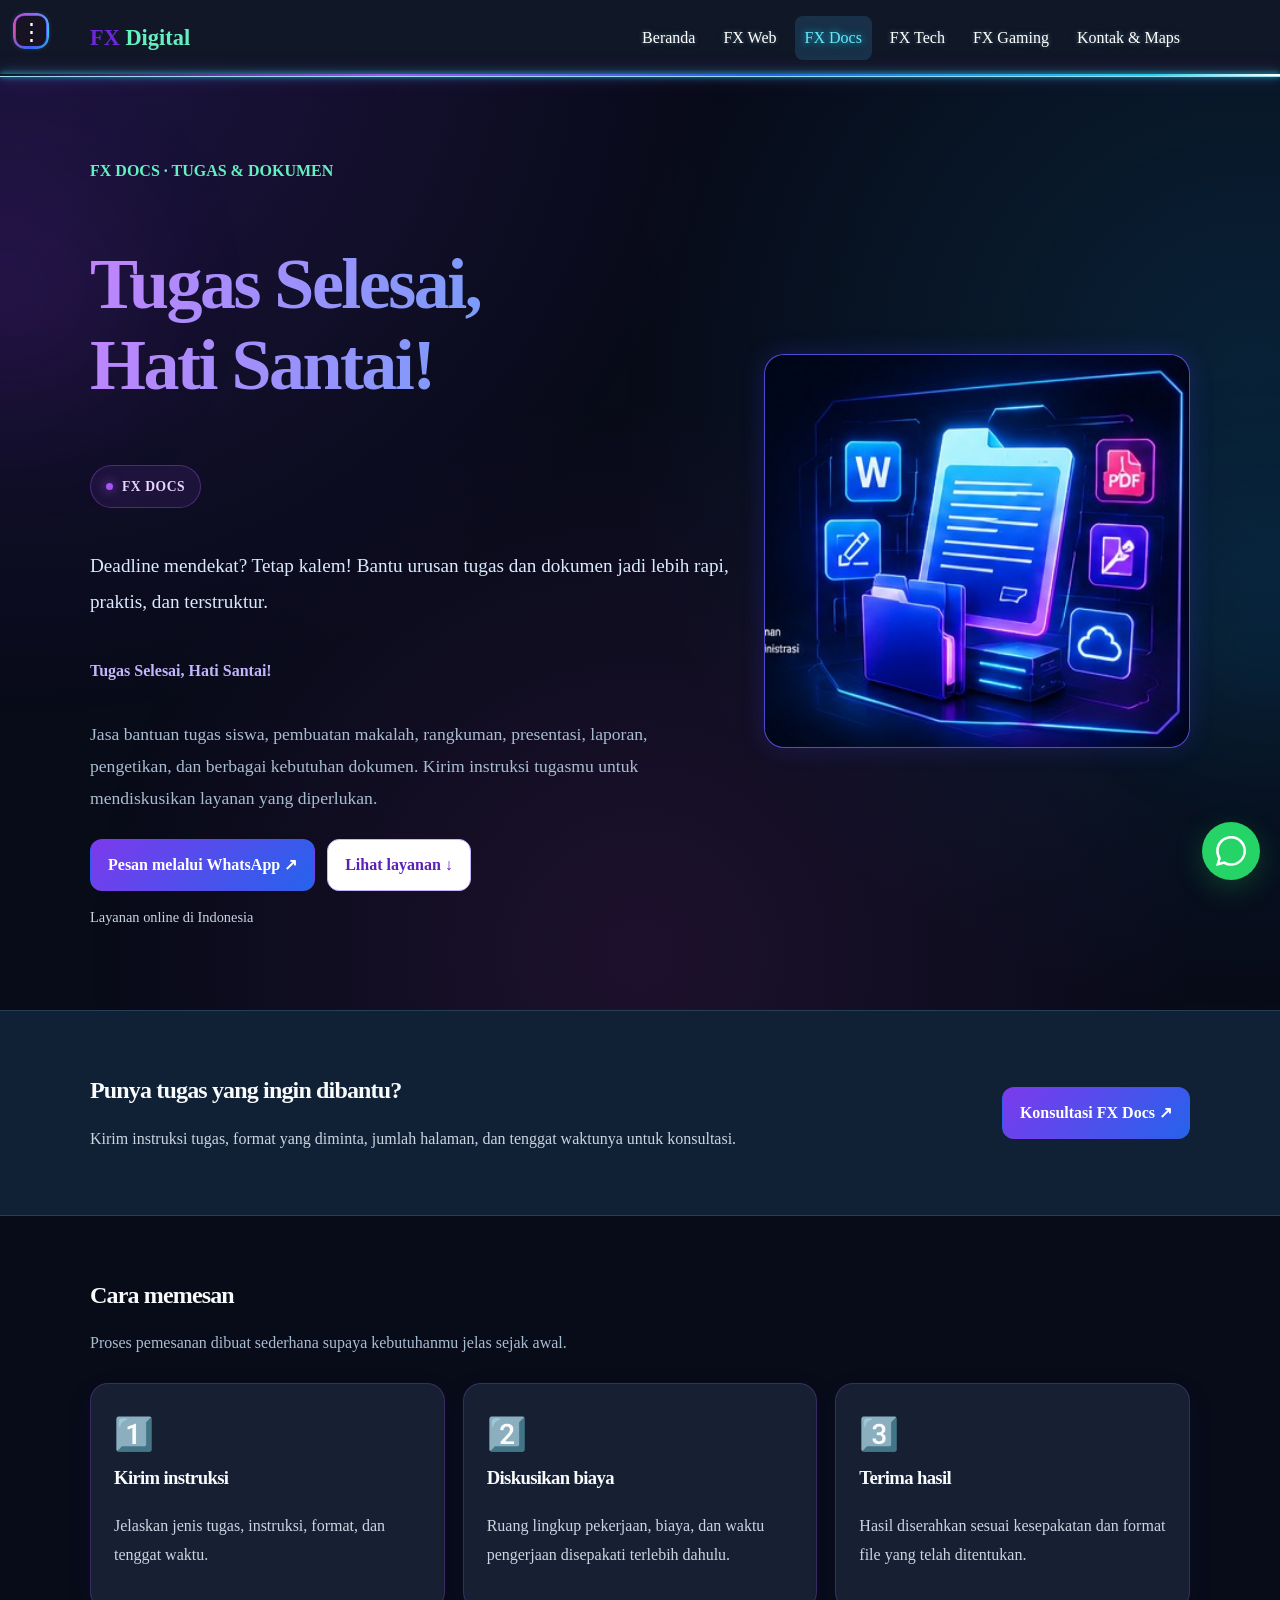
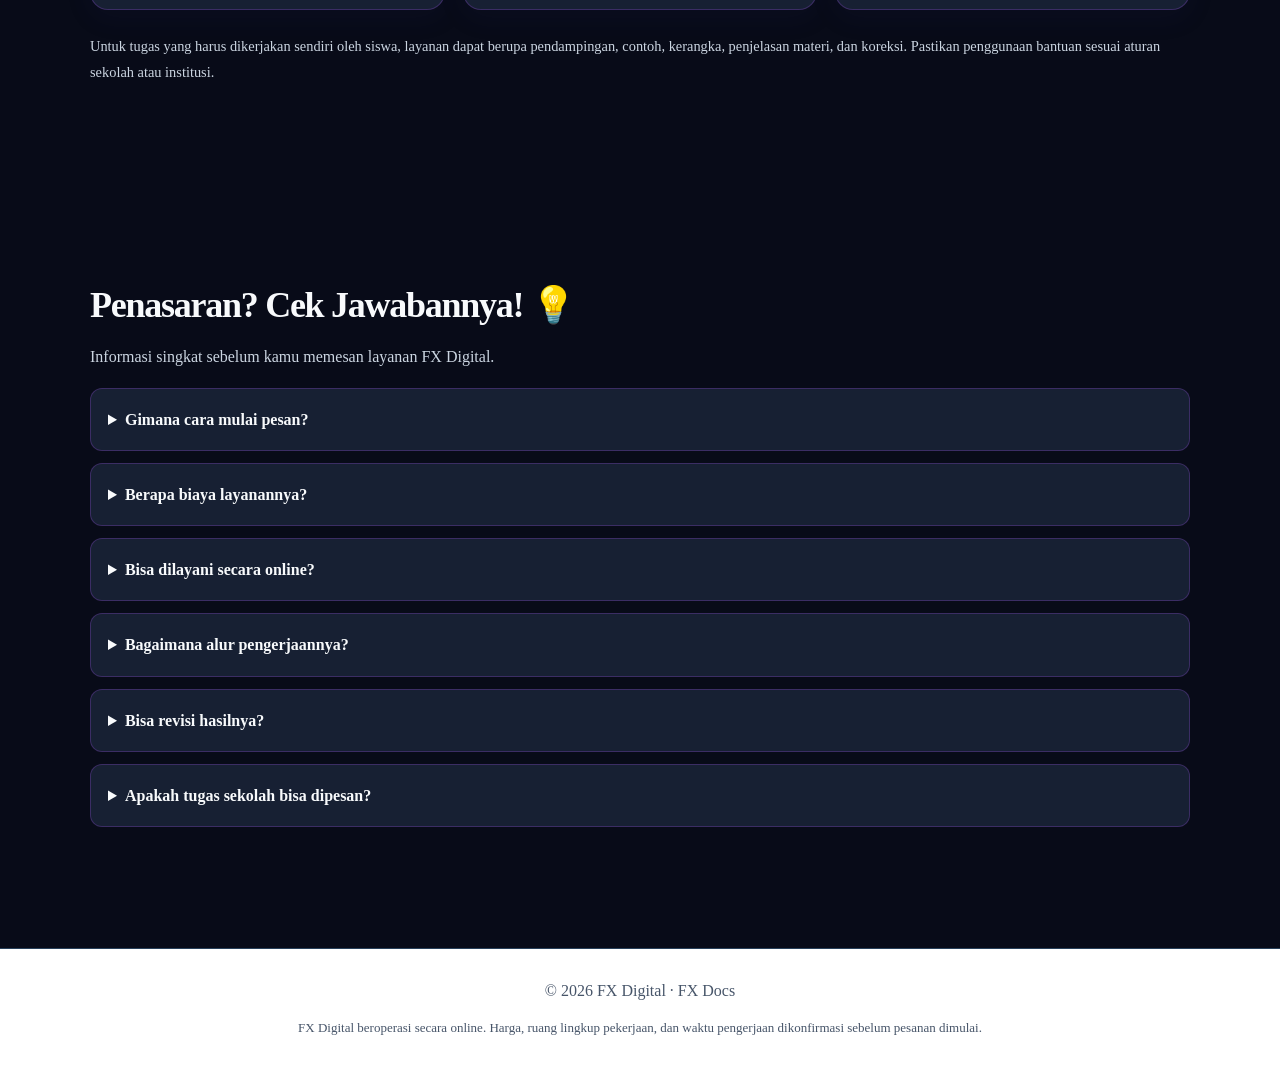
==== fx-docs.html @ 986e7e6f "Publikasi awal website FX Digital" ====
<!doctype html>
<html lang="id">
<head>
<meta charset="utf-8">
<meta name="viewport" content="width=device-width, initial-scale=1">
<title>FX Docs | Jasa Tugas dan Pengetikan</title>
<meta name="description" content="FX Docs melayani bantuan pengerjaan tugas siswa, makalah, rangkuman, presentasi, laporan, pengetikan, dan pembuatan dokumen.">
<link rel="stylesheet" href="assets/css/style.css">
  <link rel="stylesheet" href="assets/css/fx-enhancements.css">
<link rel="stylesheet" href="assets/css/fx-modern.css">
</head>
<body>

<header class="topbar">
  <div class="container nav">
    <a class="brand" href="index.html">FX <span>Digital</span></a>
    <button class="menu-toggle" type="button">☰ Menu</button>
    <nav class="navlinks">
      <a href="index.html" data-nav="index.html">Beranda</a>
      <a href="fx-web.html" data-nav="fx-web.html">FX Web</a>
      <a href="fx-docs.html" data-nav="fx-docs.html">FX Docs</a>
      <a href="fx-tech.html" data-nav="fx-tech.html">FX Tech</a>
      <a href="fx-gaming.html" data-nav="fx-gaming.html">FX Gaming</a>
      <a href="kontak.html" data-nav="kontak.html">Kontak & Maps</a>
    </nav>
  </div>
</header>

<main>

<section class="hero">
  <div class="container hero-grid">
    <div>
      <span class="eyebrow">FX DOCS · TUGAS & DOKUMEN</span>
      <h1>Tugas dan dokumen lebih praktis bersama <span class="gradient">FX Docs.</span></h1>
      <p class="lead">
        Jasa bantuan tugas siswa, pembuatan makalah, rangkuman,
        presentasi, laporan, pengetikan, dan berbagai kebutuhan dokumen.
        Kirim instruksi tugasmu untuk mendiskusikan layanan yang diperlukan.
      </p>
      <div class="actions">
        <a class="btn btn-primary"
           data-wa
           data-message="Halo FX Digital, saya ingin memesan layanan FX Docs.">
           Pesan melalui WhatsApp ↗
        </a>
        <a data-show-all-services class="btn btn-secondary" href="#layanan">Lihat layanan ↓</a>
      </div>
      <p class="small muted" data-service-area></p>
    </div>

    <aside class="hero-card fx-hero-art">
        <img src="assets/images/fx-hero/docs.jpg" alt="Ilustrasi dokumen digital" loading="eager">
      </aside>
  </div>
</section>

<section id="layanan" hidden>
  <div class="container">
    <div class="section-head">
      <h2>Layanan FX Docs</h2>
      <p>Pilih layanan yang sesuai dengan kebutuhan sekolah, kuliah, atau administrasi.</p>
    </div>

    <div class="grid">

      <article class="card">
        <div class="icon">📚</div>
        <h3>Bantuan Tugas Sekolah</h3>
        <p>
          Bantuan memahami instruksi, menyusun kerangka jawaban,
          mencari ide, membuat contoh, dan memeriksa tugas siswa.
        </p>
      </article>

      <article class="card">
        <div class="icon">📝</div>
        <h3>Pembuatan Makalah</h3>
        <p>
          Bantuan penyusunan struktur makalah, pendahuluan,
          pembahasan, kesimpulan, daftar pustaka, serta pemformatan dokumen.
        </p>
      </article>

      <article class="card">
        <div class="icon">📄</div>
        <h3>Jasa Pengetikan</h3>
        <p>
          Mengetik catatan atau materi dari bahan yang diberikan pelanggan,
          merapikan paragraf, dan menyusun dokumen digital.
        </p>
      </article>

      <article class="card">
        <div class="icon">📊</div>
        <h3>PowerPoint & Presentasi</h3>
        <p>
          Pembuatan dan perapian slide presentasi, pengaturan tata letak,
          serta penyusunan poin-poin agar materi mudah dipahami.
        </p>
      </article>

      <article class="card">
        <div class="icon">📖</div>
        <h3>Rangkuman Materi</h3>
        <p>
          Membantu merangkum bahan pelajaran, bacaan, atau catatan
          menjadi poin-poin yang lebih ringkas dan terstruktur.
        </p>
      </article>

      <article class="card">
        <div class="icon">📋</div>
        <h3>Laporan & Proposal</h3>
        <p>
          Bantuan penyusunan struktur laporan kegiatan, laporan praktikum,
          proposal, dan dokumen sejenis berdasarkan bahan serta instruksi pelanggan.
        </p>
      </article>

      <article class="card">
        <div class="icon">🔤</div>
        <h3>Format Word & PDF</h3>
        <p>
          Pengaturan margin, jenis huruf, spasi, heading, nomor halaman,
          tabel, daftar isi, dan konversi format file.
        </p>
      </article>

      <article class="card">
        <div class="icon">✍️</div>
        <h3>Koreksi & Perapian</h3>
        <p>
          Pemeriksaan ejaan, tata bahasa, konsistensi format,
          dan keterbacaan dokumen.
        </p>
      </article>

      <article class="card">
        <div class="icon">💡</div>
        <h3>Bantuan Materi & Latihan</h3>
        <p>
          Penjelasan konsep pelajaran, contoh soal, latihan,
          dan panduan langkah demi langkah untuk membantu memahami materi.
        </p>
      </article>

    </div>
  </div>
</section>

<section class="band">
  <div class="container cta">
    <div>
      <h2>Punya tugas yang ingin dibantu?</h2>
      <p>
        Kirim instruksi tugas, format yang diminta, jumlah halaman,
        dan tenggat waktunya untuk konsultasi.
      </p>
    </div>
    <a class="btn btn-primary"
       data-wa
       data-message="Halo FX Digital, saya ingin memesan bantuan tugas atau dokumen melalui FX Docs. Jenis tugas: ">
       Konsultasi FX Docs ↗
    </a>
  </div>
</section>

<section>
  <div class="container">
    <div class="section-head">
      <h2>Cara memesan</h2>
      <p>Proses pemesanan dibuat sederhana supaya kebutuhanmu jelas sejak awal.</p>
    </div>

    <div class="grid">
      <article class="card">
        <div class="icon">1️⃣</div>
        <h3>Kirim instruksi</h3>
        <p>Jelaskan jenis tugas, instruksi, format, dan tenggat waktu.</p>
      </article>

      <article class="card">
        <div class="icon">2️⃣</div>
        <h3>Diskusikan biaya</h3>
        <p>Ruang lingkup pekerjaan, biaya, dan waktu pengerjaan disepakati terlebih dahulu.</p>
      </article>

      <article class="card">
        <div class="icon">3️⃣</div>
        <h3>Terima hasil</h3>
        <p>Hasil diserahkan sesuai kesepakatan dan format file yang telah ditentukan.</p>
      </article>
    </div>

    <p class="small muted" style="margin-top:24px">
      Untuk tugas yang harus dikerjakan sendiri oleh siswa, layanan dapat
      berupa pendampingan, contoh, kerangka, penjelasan materi, dan koreksi.
      Pastikan penggunaan bantuan sesuai aturan sekolah atau institusi.
    </p>
  </div>
</section>

</main>

<footer class="footer">
  <div class="container">
    © <span data-year></span> FX Digital · FX Docs
  </div>
</footer>

<script src="assets/js/config.js"></script>
<script src="assets/js/main.js"></script>
  <script src="assets/js/fx-enhancements.js" defer></script>
<script src="assets/js/fx-modern.js" defer></script>

<script>
document.addEventListener('DOMContentLoaded', function () {
  const button = document.querySelector('[data-show-all-services]');
  const section = document.querySelector('#layanan');

  if (!button || !section) return;

  button.setAttribute('aria-expanded', 'false');

  button.addEventListener('click', function (event) {
    event.preventDefault();

    if (!section.hidden) {
      section.querySelectorAll('.fx-service-item').forEach(function (item) {
        item.open = false;
      });

      section.hidden = true;
      button.textContent = 'Lihat layanan ↓';
      button.setAttribute('aria-expanded', 'false');
    } else {
      section.hidden = false;

      section.querySelectorAll('.fx-service-item').forEach(function (item) {
        item.open = true;
      });

      button.textContent = 'Tutup layanan ↑';
      button.setAttribute('aria-expanded', 'true');
      section.scrollIntoView({ behavior: 'smooth', block: 'start' });
    }
  });
});
</script>

</body>
</html>
---- assets/css/style.css ----
:root {
  --bg: #07111f;
  --panel: #101e31;
  --text: #edf6ff;
  --muted: #a9bdd2;
  --mint: #65f0c0;
  --blue: #68baff;
  --line: #27405a;
}

* { box-sizing: border-box; }

html { scroll-behavior: smooth; }

body {
  margin: 0;
  background: var(--bg);
  color: var(--text);
  font-family: system-ui, sans-serif;
  line-height: 1.7;
}

a { color: inherit; text-decoration: none; }

.container {
  width: min(1100px, 92%);
  margin: auto;
}

.topbar {
  position: sticky;
  top: 0;
  z-index: 10;
  background: #07111fee;
  border-bottom: 1px solid var(--line);
}

.nav {
  min-height: 76px;
  display: flex;
  justify-content: space-between;
  align-items: center;
  gap: 20px;
}

.brand {
  font-size: 1.4rem;
  font-weight: 900;
}

.brand span { color: var(--mint); }

.navlinks {
  display: flex;
  gap: 8px;
  flex-wrap: wrap;
}

.navlinks a {
  padding: 8px 10px;
  border-radius: 8px;
  color: var(--muted);
}

.navlinks a:hover,
.navlinks a.active {
  background: #183149;
  color: var(--mint);
}

.menu-toggle { display: none; }

.hero { padding: 80px 0 65px; }

.hero-grid {
  display: grid;
  grid-template-columns: 1.2fr .8fr;
  gap: 35px;
  align-items: center;
}

.eyebrow {
  color: var(--mint);
  font-weight: 700;
}

h1 {
  font-size: clamp(2.5rem, 6vw, 4.5rem);
  line-height: 1.12;
  letter-spacing: -.04em;
}

h2 { line-height: 1.2; }

.gradient {
  background: linear-gradient(90deg, var(--mint), var(--blue));
  -webkit-background-clip: text;
  background-clip: text;
  color: transparent;
}

.lead {
  color: var(--muted);
  font-size: 1.1rem;
}

.actions {
  display: flex;
  flex-wrap: wrap;
  gap: 12px;
  margin-top: 25px;
}

.btn {
  display: inline-block;
  padding: 11px 17px;
  border-radius: 10px;
  font-weight: 800;
  border: 1px solid var(--line);
}

.btn-primary {
  background: var(--mint);
  color: #052018;
}

.btn-secondary { background: var(--panel); }

.hero-card,
.card,
.contact-card {
  background: linear-gradient(145deg, #13263b, #0d192a);
  border: 1px solid var(--line);
  border-radius: 18px;
  padding: 24px;
}

.hero-card .orb {
  display: grid;
  place-items: center;
  height: 160px;
  border-radius: 14px;
  background: linear-gradient(135deg, #174b4c, #1b3452);
  color: var(--mint);
  font-size: 4rem;
  font-weight: 900;
}

section { padding: 45px 0; }

.section-head { margin-bottom: 25px; }

.section-head p,
.card p,
.muted { color: var(--muted); }

.grid {
  display: grid;
  grid-template-columns: repeat(3, 1fr);
  gap: 18px;
}

.card { padding: 23px; }

.card h3 { margin-top: 0; }

.icon { font-size: 2rem; }

.band {
  background: #102035;
  border-block: 1px solid var(--line);
}

.cta {
  display: flex;
  align-items: center;
  justify-content: space-between;
  gap: 25px;
}

.contact-layout {
  display: grid;
  grid-template-columns: 1fr 1fr;
  gap: 20px;
}

.contact-line {
  padding: 15px 0;
  border-bottom: 1px solid var(--line);
}

.form { display: grid; gap: 12px; }

.form input,
.form textarea,
.form select {
  width: 100%;
  padding: 12px;
  background: #081625;
  color: var(--text);
  border: 1px solid var(--line);
  border-radius: 9px;
}

.form textarea { min-height: 120px; }

.footer {
  padding: 28px 0;
  border-top: 1px solid var(--line);
  color: var(--muted);
}

.small { font-size: .9rem; }

@media (max-width: 850px) {
  .hero-grid,
  .contact-layout { grid-template-columns: 1fr; }

  .grid { grid-template-columns: repeat(2, 1fr); }

  .nav { padding: 14px 0; }

  .menu-toggle {
    display: block;
    padding: 9px;
    background: var(--panel);
    color: var(--text);
    border: 1px solid var(--line);
    border-radius: 8px;
  }

  .navlinks {
    display: none;
    position: absolute;
    top: 65px;
    left: 4%;
    right: 4%;
    padding: 12px;
    background: var(--panel);
    border: 1px solid var(--line);
    border-radius: 12px;
  }

  .navlinks.open { display: grid; }

  .cta { align-items: flex-start; flex-direction: column; }
}

@media (max-width: 540px) {
  .grid { grid-template-columns: 1fr; }
  .hero { padding-top: 45px; }
}

/* ===== MENU SAMPING FX DIGITAL ===== */
.fx-menu-button {
  position: fixed;
  top: 18px;
  left: 18px;
  z-index: 10002;
  width: 46px;
  height: 46px;
  border: 1px solid rgba(255,255,255,.18);
  border-radius: 14px;
  background: #171322;
  color: #ffffff;
  font-size: 30px;
  line-height: 1;
  cursor: pointer;
  box-shadow: 0 6px 24px rgba(0,0,0,.25);
}

.fx-menu-button:hover {
  background: #6d28d9;
}

.fx-menu-overlay {
  position: fixed;
  inset: 0;
  z-index: 10000;
  background: rgba(0,0,0,.58);
  opacity: 0;
  visibility: hidden;
  transition: opacity .25s ease, visibility .25s ease;
}

.fx-menu-overlay.open {
  opacity: 1;
  visibility: visible;
}

.fx-side-menu {
  position: fixed;
  top: 0;
  left: 0;
  z-index: 10001;
  width: min(310px, 85vw);
  height: 100vh;
  height: 100dvh;
  box-sizing: border-box;
  padding: 28px 20px;
  overflow-y: auto;
  background: #120e1c;
  border-right: 1px solid rgba(255,255,255,.12);
  color: #fff;
  transform: translateX(-105%);
  transition: transform .25s ease;
}

.fx-side-menu.open {
  transform: translateX(0);
}

.fx-menu-header {
  display: flex;
  align-items: center;
  justify-content: space-between;
  gap: 12px;
  margin-bottom: 28px;
  padding-bottom: 20px;
  border-bottom: 1px solid rgba(255,255,255,.13);
}

.fx-menu-brand {
  font-size: 22px;
  font-weight: 800;
  color: #c4b5fd;
}

.fx-menu-close {
  width: 38px;
  height: 38px;
  border: 0;
  border-radius: 10px;
  background: #292238;
  color: #fff;
  font-size: 24px;
  cursor: pointer;
}

.fx-menu-label {
  margin: 20px 0 10px;
  color: #a99fbb;
  font-size: 12px;
  font-weight: 700;
  letter-spacing: 1.5px;
  text-transform: uppercase;
}

.fx-menu-links {
  display: grid;
  gap: 8px;
}

.fx-menu-links a {
  display: flex;
  align-items: center;
  gap: 12px;
  padding: 13px 14px;
  border: 1px solid transparent;
  border-radius: 12px;
  color: #f4f0ff;
  text-decoration: none;
  font-size: 15px;
  transition: background .2s, border-color .2s;
}

.fx-menu-links a:hover {
  background: #292039;
  border-color: #6d28d9;
}

.fx-menu-icon {
  width: 26px;
  text-align: center;
  font-size: 20px;
}

.fx-menu-contact {
  margin-top: 24px;
  padding: 16px;
  border-radius: 14px;
  background: linear-gradient(135deg, #4c1d95, #6d28d9);
}

.fx-menu-contact p {
  margin: 0 0 12px;
  color: #fff;
  font-size: 14px;
}

.fx-menu-contact a {
  display: block;
  padding: 10px 12px;
  border-radius: 9px;
  background: #fff;
  color: #4c1d95;
  text-align: center;
  text-decoration: none;
  font-weight: 700;
}

@media (max-width: 480px) {
  .fx-menu-button {
    top: 12px;
    left: 12px;
  }
}

/* ===== NAVBAR OTOMATIS SAAT SCROLL ===== */
header,
.navbar,
nav.navbar,
.site-header,
.main-header {
  transition: transform 0.3s ease, opacity 0.3s ease;
}

.fx-navbar-hidden {
  transform: translateY(-110%) !important;
  opacity: 0 !important;
  pointer-events: none !important;
}

/* ===== TEMA FX DIGITAL: LEBIH TERANG ===== */

:root {
  --fx-primary: #7c3aed;
  --fx-secondary: #2563eb;
  --fx-accent: #06b6d4;
  --fx-text: #1e1b4b;
  --fx-muted: #64748b;
  --fx-background: #f5f7ff;
  --fx-card: #ffffff;
  --fx-border: #e0e7ff;
}

body {
  background-color: var(--fx-background);
  color: var(--fx-text);
}

header,
.navbar,
nav.navbar,
.site-header,
.main-header {
  background-color: rgba(255, 255, 255, 0.96);
  color: var(--fx-text);
  border-bottom: 1px solid var(--fx-border);
}

h1, h2, h3, h4 {
  color: #312e81;
}

p {
  color: #475569;
}

a {
  transition: color .2s ease, background .2s ease;
}

button,
.btn,
.button {
  transition: all .2s ease;
}

.btn-primary,
.button-primary,
button.primary {
  background: linear-gradient(135deg, #7c3aed, #2563eb);
  color: #ffffff;
  border: none;
  border-radius: 12px;
}

.btn-primary:hover,
.button-primary:hover,
button.primary:hover {
  background: linear-gradient(135deg, #6d28d9, #1d4ed8);
  transform: translateY(-2px);
}

.card,
.service-card,
.feature-card {
  background: #ffffff;
  border: 1px solid #e0e7ff;
  border-radius: 18px;
  box-shadow: 0 8px 28px rgba(79, 70, 229, 0.08);
  transition: transform .25s ease, box-shadow .25s ease;
}

.card:hover,
.service-card:hover,
.feature-card:hover {
  transform: translateY(-4px);
  box-shadow: 0 14px 35px rgba(79, 70, 229, 0.15);
}

.fx-menu-button {
  background: linear-gradient(135deg, #7c3aed, #2563eb);
  color: #ffffff;
  border: 1px solid rgba(255,255,255,.5);
}

.fx-side-menu {
  background: linear-gradient(180deg, #ffffff, #f3f0ff);
  color: #1e1b4b;
  border-right: 1px solid #ddd6fe;
}

.fx-menu-brand {
  color: #6d28d9;
}

.fx-menu-label {
  color: #64748b;
}

.fx-menu-links a {
  color: #312e81;
}

.fx-menu-links a:hover {
  background: #ede9fe;
  border-color: #a78bfa;
}

.fx-menu-close {
  background: #ede9fe;
  color: #4c1d95;
}

.fx-menu-contact {
  background: linear-gradient(135deg, #7c3aed, #2563eb);
}

.fx-menu-contact p {
  color: #ffffff;
}

input,
textarea,
select {
  background: #ffffff;
  color: #1e1b4b;
  border: 1px solid #cbd5e1;
  border-radius: 10px;
}

input:focus,
textarea:focus,
select:focus {
  outline: 2px solid #a78bfa;
  border-color: #7c3aed;
}

::selection {
  background: #c4b5fd;
  color: #312e81;
}

/* ==========================================
   FX DIGITAL — PERBAIKAN KONTRAS DAN WARNA
   ========================================== */

:root {
  --fx-primary: #6d28d9;
  --fx-blue: #2563eb;
  --fx-dark-text: #1e293b;
  --fx-muted-text: #475569;
  --fx-light-bg: #f5f7ff;
  --fx-white: #ffffff;
}

/* Latar utama */
body {
  background: var(--fx-light-bg) !important;
  color: var(--fx-dark-text) !important;
}

/* Navbar terang */
header,
.site-header,
.main-header,
.navbar,
nav.navbar {
  background: #ffffff !important;
  color: var(--fx-dark-text) !important;
  border-bottom: 1px solid #e2e8f0 !important;
  box-shadow: 0 3px 15px rgba(30, 41, 59, 0.06);
}

header a,
.site-header a,
.main-header a,
.navbar a,
nav.navbar a {
  color: #475569 !important;
}

header a:hover,
.site-header a:hover,
.main-header a:hover,
.navbar a:hover,
nav.navbar a:hover {
  color: #6d28d9 !important;
}

/* Logo FX Digital */
header .brand,
header .logo,
.site-header .brand,
.site-header .logo,
.navbar .brand,
.navbar .logo {
  color: #6d28d9 !important;
}

/* Judul dan teks */
h1, h2, h3, h4 {
  color: #312e81 !important;
}

p, li, label {
  color: #475569;
}

/* Kartu layanan: putih dan bersih */
.card,
.service-card,
.feature-card,
.hero-card,
.contact-card,
.service-box,
.info-card {
  background: #ffffff !important;
  color: #334155 !important;
  border: 1px solid #e2e8f0 !important;
  box-shadow: 0 8px 28px rgba(49, 46, 129, 0.08) !important;
}

.card h1, .card h2, .card h3, .card h4,
.service-card h1, .service-card h2,
.service-card h3, .service-card h4,
.feature-card h1, .feature-card h2,
.feature-card h3, .feature-card h4,
.hero-card h1, .hero-card h2,
.hero-card h3, .hero-card h4,
.contact-card h1, .contact-card h2,
.contact-card h3, .contact-card h4 {
  color: #312e81 !important;
}

.card p,
.service-card p,
.feature-card p,
.hero-card p,
.contact-card p {
  color: #475569 !important;
}

/* Tombol utama */
a.btn-primary,
a.button-primary,
.btn-primary,
.button-primary,
button.primary {
  background: linear-gradient(135deg, #7c3aed, #2563eb) !important;
  color: #ffffff !important;
  border: none !important;
  border-radius: 12px;
}

/* Tombol sekunder: jangan sampai teks gelap di latar gelap */
a.btn-secondary,
a.button-secondary,
.btn-secondary,
.button-secondary,
a.btn:not(.btn-primary),
a.button:not(.button-primary) {
  background: #ffffff !important;
  color: #5b21b6 !important;
  border: 1px solid #c4b5fd !important;
  border-radius: 12px;
}

/* Panel visual FX pada bagian hero */
.hero-card,
.hero-visual,
.hero-panel,
.visual-card,
.contact-visual {
  background: #ffffff !important;
  color: #312e81 !important;
  border: 1px solid #e0e7ff !important;
}

.hero-card *,
.hero-visual *,
.hero-panel *,
.visual-card *,
.contact-visual * {
  color: #312e81;
}

/* Tombol titik tiga tetap cerah */
.fx-menu-button {
  background: linear-gradient(135deg, #7c3aed, #2563eb) !important;
  color: #ffffff !important;
}

/* Menu samping */
.fx-side-menu {
  background: #ffffff !important;
  color: #1e293b !important;
  border-right: 1px solid #e2e8f0 !important;
}

.fx-menu-brand {
  color: #6d28d9 !important;
}

.fx-menu-links a {
  color: #334155 !important;
}

.fx-menu-links a:hover {
  background: #f3e8ff !important;
  color: #6d28d9 !important;
}

/* Kolom formulir */
input, textarea, select {
  background: #ffffff !important;
  color: #1e293b !important;
  border: 1px solid #cbd5e1 !important;
}

input::placeholder,
textarea::placeholder {
  color: #64748b !important;
}

/* Footer */
footer {
  background: #ffffff !important;
  color: #475569 !important;
  border-top: 1px solid #e2e8f0;
}

footer p,
footer a {
  color: #475569 !important;
}

/* ===== FX DIGITAL: TOMBOL TITIK TIGA NEON ANIMASI ===== */
.fx-menu-button {
  position: fixed !important;
  top: 14px !important;
  left: 14px !important;
  width: 34px !important;
  height: 34px !important;
  padding: 0 !important;
  display: flex !important;
  align-items: center !important;
  justify-content: center !important;
  box-sizing: border-box !important;
  border: 2px solid transparent !important;
  border-radius: 11px !important;
  background:
    linear-gradient(#171322, #171322) padding-box,
    conic-gradient(
      from 0deg,
      #a855f7,
      #22d3ee,
      #2563eb,
      #ec4899,
      #a855f7
    ) border-box !important;
  color: #ffffff !important;
  font-size: 23px !important;
  line-height: 1 !important;
  box-shadow:
    0 0 7px rgba(168, 85, 247, .8),
    0 0 15px rgba(34, 211, 238, .35) !important;
  animation: fx-neon-spin 3s linear infinite,
             fx-neon-pulse 2s ease-in-out infinite alternate;
  transition:
    opacity .3s ease,
    transform .3s ease,
    visibility .3s ease !important;
  -webkit-tap-highlight-color: transparent;
}

.fx-menu-button:hover {
  transform: scale(1.08);
  box-shadow:
    0 0 10px rgba(168, 85, 247, 1),
    0 0 22px rgba(34, 211, 238, .7) !important;
}

@keyframes fx-neon-spin {
  from { filter: hue-rotate(0deg); }
  to   { filter: hue-rotate(360deg); }
}

@keyframes fx-neon-pulse {
  from {
    box-shadow:
      0 0 5px rgba(168, 85, 247, .6),
      0 0 10px rgba(34, 211, 238, .25);
  }
  to {
    box-shadow:
      0 0 9px rgba(168, 85, 247, .95),
      0 0 18px rgba(34, 211, 238, .65);
  }
}

/* Tombol bersembunyi ketika halaman digulir */
.fx-menu-button.fx-menu-scroll-hidden {
  opacity: 0 !important;
  visibility: hidden !important;
  transform: translateY(-12px) scale(.8) !important;
  pointer-events: none !important;
}

/* Hormati pengaturan pengguna yang mengurangi animasi */
@media (prefers-reduced-motion: reduce) {
  .fx-menu-button {
    animation: none !important;
    transition: opacity .2s ease !important;
  }
}

/* ===== PERBAIKAN: NEON HANYA DI PINGGIR TOMBOL ===== */
.fx-menu-button {
  position: fixed !important;
  isolation: isolate;
  width: 34px !important;
  height: 34px !important;
  padding: 0 !important;
  border: 0 !important;
  border-radius: 11px !important;
  background: transparent !important;
  color: #ffffff !important;
  font-size: 23px !important;
  box-shadow: none !important;
  filter: none !important;
  animation: none !important;
  overflow: visible !important;
}

.fx-menu-button::before {
  content: "";
  position: absolute;
  inset: -1px;
  z-index: -1;
  border-radius: 12px;
  padding: 2px;
  background: conic-gradient(
    from var(--fx-neon-angle, 0deg),
    #a855f7,
    #22d3ee,
    #2563eb,
    #ec4899,
    #a855f7
  );
  -webkit-mask:
    linear-gradient(#fff 0 0) content-box,
    linear-gradient(#fff 0 0);
  -webkit-mask-composite: xor;
  mask-composite: exclude;
  animation: fx-neon-border-spin 3s linear infinite;
  pointer-events: none;
}

.fx-menu-button::after {
  content: "";
  position: absolute;
  inset: 2px;
  z-index: -1;
  border-radius: 8px;
  background: #171322;
  box-shadow:
    0 0 7px rgba(168, 85, 247, .35),
    0 0 10px rgba(34, 211, 238, .2);
  pointer-events: none;
}

@keyframes fx-neon-border-spin {
  to {
    filter: hue-rotate(360deg);
  }
}

/* Jangan tampilkan tombol ketika menu samping terbuka */
.fx-menu-button.fx-menu-scroll-hidden {
  opacity: 0 !important;
  visibility: hidden !important;
  pointer-events: none !important;
  transform: translateY(-12px) scale(.85) !important;
}

/* ===== FX DIGITAL: NAVBAR LEBIH TERANG ===== */

/* Tulisan menu navbar */
header nav a,
header .nav-links a,
header .navbar a,
.navbar a,
.nav-links a,
nav a {
  color: #ffffff !important;
  opacity: 1 !important;
  text-shadow:
    0 0 5px rgba(255, 255, 255, 0.28),
    0 0 10px rgba(34, 211, 238, 0.18);
  transition:
    color 0.25s ease,
    text-shadow 0.25s ease;
}

/* Efek saat mouse diarahkan ke tulisan */
header nav a:hover,
header .nav-links a:hover,
header .navbar a:hover,
.navbar a:hover,
.nav-links a:hover,
nav a:hover {
  color: #67e8f9 !important;
  text-shadow:
    0 0 6px rgba(34, 211, 238, 0.85),
    0 0 14px rgba(34, 211, 238, 0.55);
}

/* Menu yang sedang aktif */
header nav a.active,
header .nav-links a.active,
header .navbar a.active,
.navbar a.active,
.nav-links a.active,
nav a.active,
header nav a[aria-current="page"],
nav a[aria-current="page"] {
  color: #67e8f9 !important;
  text-shadow:
    0 0 6px rgba(34, 211, 238, 0.7),
    0 0 12px rgba(34, 211, 238, 0.35);
}


/* ===== FX DIGITAL: GARIS NEON BERGERAK DI BAWAH NAVBAR ===== */

header,
header.navbar,
.navbar {
  position: relative;
  isolation: isolate;
}

/* Garis neon utama */
header::after,
header.navbar::after,
.navbar::after {
  content: "";
  position: absolute;
  left: 0;
  right: 0;
  bottom: 0;
  height: 2px;
  z-index: 999;
  pointer-events: none;

  background: linear-gradient(
    90deg,
    transparent 0%,
    #a855f7 15%,
    #2563eb 30%,
    #22d3ee 45%,
    #ffffff 50%,
    #22d3ee 55%,
    #ec4899 75%,
    #a855f7 90%,
    transparent 100%
  );

  background-size: 200% 100%;
  animation: fx-navbar-neon-flow 3s linear infinite;

  box-shadow:
    0 0 5px #22d3ee,
    0 0 10px rgba(34, 211, 238, 0.85),
    0 0 18px rgba(168, 85, 247, 0.65);
}

/* Cahaya yang melintas di sepanjang garis */
@keyframes fx-navbar-neon-flow {
  0% {
    background-position: 100% 50%;
    filter: hue-rotate(0deg);
    opacity: 0.8;
  }

  50% {
    opacity: 1;
  }

  100% {
    background-position: -100% 50%;
    filter: hue-rotate(45deg);
    opacity: 0.8;
  }
}

/* Hormati pengaturan pengguna yang mengurangi animasi */
@media (prefers-reduced-motion: reduce) {
  header::after,
  header.navbar::after,
  .navbar::after {
    animation: none;
    background-position: center;
  }
}



/* ===== ILUSTRASI HERO FX DIGITAL ===== */
.hero-card.fx-hero-art {
  position: relative;
  padding: 0 !important;
  overflow: hidden;
  min-width: 0;
  aspect-ratio: 1.08 / 1;
  display: flex;
  align-items: center;
  justify-content: center;
  background: #070b1d !important;
  border: 1px solid rgba(100, 90, 255, .8) !important;
  border-radius: 20px;
  box-shadow: 0 0 24px rgba(69, 70, 255, .22), inset 0 0 25px rgba(0, 190, 255, .08) !important;
}
.hero-card.fx-hero-art img {
  display: block;
  width: 100%;
  height: 100%;
  min-height: 240px;
  object-fit: cover;
  object-position: center;
  border-radius: inherit;
  transition: transform .45s ease, filter .45s ease;
}
.hero-card.fx-hero-art:hover img {
  transform: scale(1.035);
  filter: saturate(1.12) brightness(1.06);
}
@media (max-width: 850px) {
  .hero-card.fx-hero-art { aspect-ratio: 1.35 / 1; width: 100%; }
  .hero-card.fx-hero-art img { min-height: 220px; }
}
@media (max-width: 540px) {
  .hero-card.fx-hero-art { aspect-ratio: 1.2 / 1; }
  .hero-card.fx-hero-art img { min-height: 200px; }
}


/* FX DIGITAL: LAYANAN INTERAKTIF */
.fx-service-list {
  display: grid;
  grid-template-columns: 1fr;
  gap: 12px;
  max-width: 950px;
  margin: 28px auto 10px;
}
.fx-service-item {
  overflow: hidden;
  border: 1px solid rgba(120, 110, 180, .24);
  border-radius: 16px;
  background: var(--card, #fff);
  box-shadow: 0 8px 24px rgba(20, 15, 45, .06);
  transition: border-color .2s ease, box-shadow .2s ease;
}
.fx-service-item[open] {
  border-color: rgba(120, 90, 240, .65);
  box-shadow: 0 12px 30px rgba(70, 45, 160, .12);
}
.fx-service-item > summary {
  display: flex;
  align-items: center;
  gap: 13px;
  padding: 18px 20px;
  cursor: pointer;
  list-style: none;
  font-weight: 700;
}
.fx-service-item > summary::-webkit-details-marker { display: none; }
.fx-service-item > summary::marker { content: ""; }
.fx-service-icon {
  display: inline-grid;
  place-items: center;
  flex: 0 0 42px;
  width: 42px;
  height: 42px;
  border-radius: 12px;
  background: rgba(125, 95, 245, .12);
  font-size: 22px;
}
.fx-service-title { flex: 1; }
.fx-service-arrow {
  display: inline-grid;
  place-items: center;
  width: 30px;
  height: 30px;
  border-radius: 50%;
  background: rgba(125, 95, 245, .12);
  font-size: 21px;
  transition: transform .2s ease;
}
.fx-service-item[open] .fx-service-arrow { transform: rotate(45deg); }
.fx-service-content {
  padding: 0 22px 22px 75px;
  line-height: 1.75;
}
.fx-service-content p { margin: 0 0 14px; }
.fx-service-content h4 { margin: 12px 0 6px; }
.fx-service-content ul { padding-left: 22px; margin: 8px 0 20px; }
.fx-service-content li { margin: 5px 0; }
.fx-service-content .btn { display: inline-flex; }
.fx-service-item > summary:focus-visible {
  outline: 3px solid #8065ee;
  outline-offset: -4px;
}
@media (max-width: 600px) {
  .fx-service-item > summary { padding: 14px; gap: 10px; }
  .fx-service-content { padding: 0 16px 18px; }
  .fx-service-icon { flex-basis: 36px; width: 36px; height: 36px; }
}

/* FX DIGITAL - PERBAIKAN KONTRAS LAYANAN */
.fx-service-list .fx-service-item {
  background: #ffffff !important;
  color: #20243a !important;
  border: 1px solid #d9d6f5 !important;
  border-radius: 14px !important;
}

.fx-service-list .fx-service-item > summary {
  color: #20243a !important;
  background: #ffffff !important;
  font-size: 17px !important;
  font-weight: 700 !important;
}

.fx-service-list .fx-service-icon {
  display: none !important;
}

.fx-service-list .fx-service-title {
  color: #20243a !important;
}

.fx-service-list .fx-service-arrow {
  color: #ffffff !important;
  background: #5540d9 !important;
}

.fx-service-list .fx-service-content {
  color: #35384d !important;
  background: #ffffff !important;
}

.fx-service-list .fx-service-content p,
.fx-service-list .fx-service-content h4,
.fx-service-list .fx-service-content li {
  color: #35384d !important;
}

.fx-service-list .fx-service-content h4 {
  font-size: 15px !important;
  font-weight: 700 !important;
}

.fx-service-list .fx-service-item[open] {
  border-color: #7965ed !important;
}

.fx-service-list .fx-service-item > summary:hover {
  background: #f5f3ff !important;
}

.fx-service-list .fx-service-item > summary:focus-visible {
  outline: 3px solid #5540d9 !important;
  outline-offset: -3px;
}


/* FX DIGITAL - TOMBOL HERO BERDAMPINGAN */
.fx-hero-actions {
  display: flex;
  flex-wrap: wrap;
  align-items: center;
  gap: 12px;
  margin-top: 18px;
}
.fx-hero-actions > a {
  display: inline-flex;
  align-items: center;
  justify-content: center;
  margin: 0;
}
@media (max-width: 480px) {
  .fx-hero-actions > a {
    flex: 1 1 auto;
  }
}

/* ===== FX DIGITAL: PENYEMPURNAAN RESPONSIF MOBILE ===== */

html {
  max-width: 100%;
  overflow-x: clip;
}

body {
  width: 100%;
  max-width: 100%;
  overflow-x: clip;
}

img,
video,
iframe,
svg {
  max-width: 100%;
}

.container {
  width: min(1100px, 92%);
  min-width: 0;
}

.hero-grid > *,
.contact-layout > *,
.grid > *,
.actions > * {
  min-width: 0;
}

h1,
h2,
h3,
p,
a {
  overflow-wrap: anywhere;
}

button,
.btn,
input,
select,
textarea {
  max-width: 100%;
}

input,
select,
textarea {
  width: 100%;
  font: inherit;
}

@media (max-width: 600px) {
  .container {
    width: calc(100% - 32px);
  }

  .hero {
    padding: 38px 0 42px;
  }

  h1 {
    font-size: clamp(2rem, 8vw, 3rem);
    line-height: 1.15;
  }

  .lead {
    font-size: 1rem;
  }

  .actions {
    gap: 10px;
  }

  .actions .btn {
    text-align: center;
  }

  .contact-layout,
  .hero-grid {
    grid-template-columns: minmax(0, 1fr);
  }

  .fx-wa-floating {
    right: max(16px, env(safe-area-inset-right)) !important;
    bottom: max(16px, env(safe-area-inset-bottom)) !important;
    width: 54px !important;
    height: 54px !important;
    min-width: 54px !important;
    padding: 0 !important;
    display: flex !important;
    align-items: center !important;
    justify-content: center !important;
    border-radius: 50% !important;
  }
}

@media (max-width: 360px) {
  .container {
    width: calc(100% - 24px);
  }

  .fx-hero-actions {
    gap: 8px;
  }

  .fx-hero-actions > a {
    flex-basis: 100%;
  }
}

/* Sembunyikan tombol titik tiga khusus tampilan HP */
@media (max-width: 600px) {
  .fx-menu-button {
    display: none !important;
  }
}
---- assets/css/fx-enhancements.css ----
:root {
  --fx-bg: #0b1120;
  --fx-surface: #111827;
  --fx-card: #172033;
  --fx-card-hover: #202c42;
  --fx-text: #f8fafc;
  --fx-description: #cbd5e1;
  --fx-muted: #94a3b8;
  --fx-purple: #a78bfa;
  --fx-blue: #60a5fa;
  --fx-border: #334155;
  --fx-gradient: linear-gradient(135deg, #7c3aed, #2563eb);
}

html {
  scroll-behavior: smooth;
  scroll-padding-top: 90px;
}

body {
  background: var(--fx-bg) !important;
  color: var(--fx-text) !important;
}

body, button, input, textarea, select {
  font-family: inherit;
}

h1, h2, h3, h4, h5, h6,
.hero-title, .section-title {
  color: var(--fx-text) !important;
}

p, li, label, .description, .subtitle {
  color: var(--fx-description);
}

small, .muted {
  color: var(--fx-muted);
}

a {
  transition: color .2s ease;
}

a:hover {
  color: var(--fx-purple);
}

header, .navbar, nav.navbar, .site-header, .main-header {
  background: rgba(17, 24, 39, .96) !important;
  color: var(--fx-text) !important;
  border-bottom: 1px solid var(--fx-border);
  backdrop-filter: blur(14px);
}

header a, .navbar a, nav.navbar a,
.site-header a, .main-header a {
  color: var(--fx-description);
}

.card, .service-card, .feature-card,
.service-box, .info-card, .contact-card {
  background: var(--fx-card) !important;
  color: var(--fx-description) !important;
  border: 1px solid var(--fx-border) !important;
  border-radius: 18px;
  box-shadow: 0 8px 28px rgba(0,0,0,.18);
  transition: transform .25s ease, border-color .25s ease,
              box-shadow .25s ease, background .25s ease;
}

.card h1, .card h2, .card h3, .card h4,
.service-card h1, .service-card h2,
.service-card h3, .service-card h4,
.feature-card h1, .feature-card h2,
.feature-card h3, .feature-card h4 {
  color: var(--fx-text) !important;
}

.card p, .service-card p, .feature-card p {
  color: var(--fx-description) !important;
}

@media (hover: hover) and (pointer: fine) {
  .card:hover, .service-card:hover, .feature-card:hover,
  .service-box:hover, .info-card:hover {
    transform: translateY(-5px);
    background: var(--fx-card-hover) !important;
    border-color: #8b5cf6 !important;
    box-shadow: 0 16px 34px rgba(124,58,237,.16);
  }
}

.btn-primary, .button-primary, a.btn-primary,
a.button-primary, button.primary {
  background: var(--fx-gradient) !important;
  color: #fff !important;
  border: 1px solid transparent !important;
  border-radius: 12px;
  font-weight: 700;
  transition: transform .2s ease, filter .2s ease, box-shadow .2s ease;
}

@media (hover: hover) and (pointer: fine) {
  .btn-primary:hover, .button-primary:hover,
  a.btn-primary:hover, a.button-primary:hover {
    filter: brightness(1.15);
    transform: translateY(-2px);
    box-shadow: 0 8px 22px rgba(124,58,237,.25);
  }
}

input, textarea, select {
  width: 100%;
  box-sizing: border-box;
  padding: 12px 14px;
  background: #0b1120 !important;
  color: var(--fx-text) !important;
  border: 1px solid #475569 !important;
  border-radius: 10px;
}

input::placeholder, textarea::placeholder {
  color: var(--fx-muted) !important;
}

input:focus, textarea:focus, select:focus,
button:focus-visible, a:focus-visible {
  outline: 2px solid var(--fx-purple);
  outline-offset: 3px;
}

.fx-enhancement-section {
  width: min(1100px, calc(100% - 36px));
  margin: 64px auto;
  color: var(--fx-text);
}

.fx-enhancement-section h2 {
  margin-bottom: 12px;
  font-size: clamp(24px, 4vw, 36px);
}

.fx-enhancement-intro {
  max-width: 720px;
  line-height: 1.8;
  color: var(--fx-description);
}

.fx-enhancement-grid {
  display: grid;
  grid-template-columns: repeat(3, minmax(0, 1fr));
  gap: 18px;
  margin-top: 26px;
}

.fx-enhancement-card {
  min-width: 0;
  padding: 22px;
  background: var(--fx-card);
  border: 1px solid var(--fx-border);
  border-radius: 16px;
  color: var(--fx-description);
  transition: transform .25s ease, border-color .25s ease;
}

.fx-enhancement-card h3 {
  margin-top: 10px;
  color: var(--fx-text);
}

.fx-enhancement-card p {
  line-height: 1.7;
}

.fx-enhancement-icon {
  font-size: 30px;
}

.fx-reveal {
  opacity: 0;
  transform: translateY(22px);
  transition: opacity .6s ease, transform .6s ease;
}

.fx-reveal.fx-visible {
  opacity: 1;
  transform: translateY(0);
}

.fx-wa-floating {
  position: fixed;
  right: 20px;
  bottom: 20px;
  z-index: 9990;
  display: inline-flex;
  align-items: center;
  gap: 9px;
  padding: 14px 19px;
  border-radius: 999px;
  background: #16a34a;
  color: #fff !important;
  text-decoration: none;
  font-weight: 700;
  box-shadow: 0 8px 28px rgba(22,163,74,.3);
  transition: transform .2s ease, filter .2s ease;
}

.fx-wa-floating:hover {
  color: #fff !important;
  transform: translateY(-3px);
  filter: brightness(1.08);
}

.fx-order-button {
  display: inline-block;
  padding: 12px 18px;
  border: 0;
  border-radius: 10px;
  background: var(--fx-gradient);
  color: white !important;
  text-decoration: none;
  font-weight: 700;
  cursor: pointer;
}

.fx-faq-item {
  margin: 12px 0;
  border: 1px solid var(--fx-border);
  border-radius: 12px;
  background: var(--fx-card);
  overflow: hidden;
}

.fx-faq-item summary {
  padding: 17px;
  color: var(--fx-text);
  cursor: pointer;
  font-weight: 700;
}

.fx-faq-answer {
  padding: 0 17px 17px;
  color: var(--fx-description);
  line-height: 1.8;
}

.fx-order-dialog {
  width: min(520px, calc(100% - 32px));
  max-height: 85vh;
  overflow: auto;
  background: #111827;
  color: var(--fx-text);
  border: 1px solid var(--fx-border);
  border-radius: 18px;
  padding: 24px;
}

.fx-order-dialog::backdrop {
  background: rgba(0,0,0,.75);
  backdrop-filter: blur(4px);
}

.fx-order-dialog h2 {
  color: var(--fx-text);
}

.fx-order-form {
  display: grid;
  gap: 14px;
}

.fx-order-form label {
  display: grid;
  gap: 7px;
  color: var(--fx-description);
}

.fx-order-actions {
  display: flex;
  flex-wrap: wrap;
  gap: 10px;
}

.fx-order-close {
  background: #273449;
  color: white;
  border: 1px solid var(--fx-border);
  border-radius: 10px;
  padding: 12px 16px;
  cursor: pointer;
}

.fx-portfolio-note {
  color: var(--fx-muted) !important;
  font-size: 13px;
}

.fx-footer-note {
  color: var(--fx-muted);
  font-size: 13px;
  line-height: 1.7;
}

.fx-side-menu {
  background: #111827 !important;
  color: var(--fx-text) !important;
}

.fx-menu-links a {
  color: var(--fx-description) !important;
}

.fx-menu-links a:hover {
  background: #273449 !important;
  color: white !important;
}

.fx-menu-button {
  background: var(--fx-gradient) !important;
  color: white !important;
}

.fx-menu-brand {
  color: var(--fx-purple) !important;
}

.fx-menu-close {
  background: #273449 !important;
  color: white !important;
}

@media (max-width: 760px) {
  .fx-enhancement-grid {
    grid-template-columns: repeat(2, minmax(0, 1fr));
  }

  .fx-enhancement-section {
    margin: 44px auto;
  }

  .fx-wa-floating {
    right: 14px;
    bottom: 14px;
    padding: 13px 16px;
  }
}

@media (max-width: 480px) {
  .fx-enhancement-grid {
    grid-template-columns: 1fr;
  }

  .fx-wa-floating {
    font-size: 14px;
  }
}

@media (prefers-reduced-motion: reduce) {
  *, *::before, *::after {
    scroll-behavior: auto !important;
    animation-duration: .01ms !important;
    transition-duration: .01ms !important;
  }

  .fx-reveal {
    opacity: 1;
    transform: none;
  }
}


/* Tombol WhatsApp mengambang: ikon saja */
.fx-wa-floating {
  width: 58px;
  height: 58px;
  min-width: 58px;
  padding: 0;
  border-radius: 50%;
  display: flex;
  align-items: center;
  justify-content: center;
  gap: 0;
  color: #fff;
  background: #25D366;
}
.fx-wa-floating:hover {
  background: #1ebe5d;
}
.fx-wa-floating svg {
  display: block;
  flex-shrink: 0;
}
.fx-wa-floating span {
  display: none !important;
}
@media (max-width: 600px) {
  .fx-wa-floating {
    width: 52px;
    height: 52px;
    min-width: 52px;
  }
}
---- assets/css/fx-modern.css ----
/* =========================================
   FX DIGITAL - FUTURISTIC WEBSITE
   Dark Navy | Neon Purple | Electric Blue
========================================= */

:root {
  --fx-bg: #080b18;
  --fx-panel: #11182b;
  --fx-panel-light: #19233b;
  --fx-purple: #a855f7;
  --fx-blue: #38bdf8;
  --fx-pink: #e879f9;
  --fx-white: #f8fafc;
  --fx-muted: #cbd5e1;
  --fx-border: rgba(168, 85, 247, 0.25);
}

/* Global */

html {
  scroll-behavior: smooth;
  scroll-padding-top: 90px;
}

body {
  background-color: var(--fx-bg);
  color: var(--fx-white);
  overflow-x: hidden;
}

body,
button,
input,
textarea,
select {
  font-family: inherit;
}

/* Animated background */

body::before {
  content: "";
  position: fixed;
  inset: -30%;
  z-index: -5;
  pointer-events: none;

  background:
    radial-gradient(
      circle at 20% 20%,
      rgba(124, 58, 237, 0.20),
      transparent 35%
    ),
    radial-gradient(
      circle at 80% 45%,
      rgba(14, 165, 233, 0.15),
      transparent 35%
    ),
    radial-gradient(
      circle at 50% 85%,
      rgba(217, 70, 239, 0.10),
      transparent 35%
    );

  animation: fxBackgroundMove 18s ease-in-out infinite alternate;
}

@keyframes fxBackgroundMove {
  0% {
    transform: translate3d(-2%, -1%, 0) scale(1);
  }

  100% {
    transform: translate3d(2%, 2%, 0) scale(1.08);
  }
}

/* Typography */

h1,
h2,
h3 {
  color: var(--fx-white);
  letter-spacing: -0.035em;
  text-wrap: balance;
}

h1 {
  line-height: 1.12;
}

p {
  color: var(--fx-muted);
  line-height: 1.8;
}

/* Gradient text */

.fx-gradient-text {
  color: transparent !important;

  background: linear-gradient(
    100deg,
    #c084fc 0%,
    #60a5fa 35%,
    #f0abfc 65%,
    #c084fc 100%
  );

  background-size: 250% auto;
  background-clip: text;
  -webkit-background-clip: text;

  animation: fxGradientFlow 7s linear infinite;
}

@keyframes fxGradientFlow {
  to {
    background-position: 250% center;
  }
}

/* Hero subtitle */

.fx-hero-subtitle {
  max-width: 760px;
  margin: 22px auto;
  color: #dbeafe;
  font-size: clamp(1rem, 2vw, 1.2rem);
  line-height: 1.85;
}

.fx-hero-badge {
  display: inline-flex;
  align-items: center;
  gap: 9px;

  padding: 9px 15px;
  margin-bottom: 18px;

  color: #e9d5ff;
  background: rgba(168, 85, 247, 0.10);
  border: 1px solid rgba(168, 85, 247, 0.35);
  border-radius: 999px;

  font-size: 0.85rem;
  font-weight: 700;
  letter-spacing: 0.04em;
}

.fx-hero-badge::before {
  content: "";
  width: 7px;
  height: 7px;
  border-radius: 50%;
  background: #a855f7;
  box-shadow: 0 0 12px #a855f7;
}

/* Floating decorative lights */

.fx-orb {
  position: fixed;
  z-index: -2;
  width: 220px;
  height: 220px;
  border-radius: 50%;
  filter: blur(75px);
  opacity: 0.15;
  pointer-events: none;

  animation: fxFloat 12s ease-in-out infinite alternate;
}

.fx-orb-purple {
  top: 20%;
  left: -100px;
  background: #9333ea;
}

.fx-orb-blue {
  right: -100px;
  top: 55%;
  background: #0284c7;
  animation-delay: -5s;
}

@keyframes fxFloat {
  from {
    transform: translate3d(0, 0, 0);
  }

  to {
    transform: translate3d(35px, -45px, 0);
  }
}

/* Cards */

.fx-modern-card,
.service-card,
.project-card,
.feature-card,
.card {
  transition:
    transform 0.35s cubic-bezier(0.2, 0.8, 0.2, 1),
    border-color 0.35s ease,
    box-shadow 0.35s ease;
}

.fx-modern-card:hover,
.service-card:hover,
.project-card:hover,
.feature-card:hover,
.card:hover {
  transform: translateY(-7px);

  border-color: rgba(168, 85, 247, 0.65);

  box-shadow:
    0 18px 45px rgba(0, 0, 0, 0.22),
    0 0 25px rgba(124, 58, 237, 0.13);
}

/* Buttons */

button,
.btn,
a.button,
.cta-button {
  transition:
    transform 0.25s ease,
    box-shadow 0.25s ease,
    background-color 0.25s ease;
}

button:hover,
.btn:hover,
a.button:hover,
.cta-button:hover {
  box-shadow: 0 0 25px rgba(168, 85, 247, 0.25);
}

button:active,
.btn:active,
a.button:active,
.cta-button:active {
  transform: scale(0.97);
}

/* Scroll reveal */

.fx-reveal {
  opacity: 0;
  transform: translateY(24px);

  transition:
    opacity 0.7s ease,
    transform 0.7s cubic-bezier(0.2, 0.8, 0.2, 1);
}

.fx-reveal.fx-visible {
  opacity: 1;
  transform: translateY(0);
}

/* Rotating slogans */

.fx-ticker {
  display: inline-block;
  color: #c4b5fd;
  font-weight: 700;

  transition:
    opacity 0.25s ease,
    transform 0.25s ease;
}

.fx-ticker.fx-changing {
  opacity: 0;
  transform: translateY(8px);
}

/* Hero entrance */

.fx-hero-enter {
  animation: fxHeroEnter 0.9s cubic-bezier(0.2, 0.8, 0.2, 1) both;
}

@keyframes fxHeroEnter {
  from {
    opacity: 0;
    transform: translateY(25px);
  }

  to {
    opacity: 1;
    transform: translateY(0);
  }
}

/* Links */

.fx-modern-link {
  text-underline-offset: 5px;
}

a:focus-visible,
button:focus-visible {
  outline: 2px solid #c084fc;
  outline-offset: 4px;
}

/* Images */

img {
  max-width: 100%;
}

/* Mobile */

@media (max-width: 768px) {
  h1 {
    font-size: clamp(2rem, 9vw, 3.4rem);
  }

  .fx-orb {
    width: 140px;
    height: 140px;
    filter: blur(55px);
  }

  .fx-modern-card:hover,
  .service-card:hover,
  .project-card:hover,
  .feature-card:hover,
  .card:hover {
    transform: translateY(-3px);
  }

  .fx-hero-subtitle {
    font-size: 1rem;
  }
}

/* Accessibility */

@media (prefers-reduced-motion: reduce) {
  *,
  *::before,
  *::after {
    scroll-behavior: auto !important;
    animation-duration: 0.01ms !important;
    animation-iteration-count: 1 !important;
    transition-duration: 0.01ms !important;
  }

  .fx-reveal {
    opacity: 1;
    transform: none;
  }
}

/* Footer: tulisan tepat di tengah */
body > footer.footer {
  text-align: center;
}

body > footer.footer > .container {
  width: 100%;
  max-width: 100%;
  margin-left: auto;
  margin-right: auto;
  text-align: center;
  box-sizing: border-box;
}

/* FX DIGITAL - FOOTER RATA TENGAH */
body > footer.footer {
    text-align: center;
}

body > footer.footer > .container {
    width: 100%;
    max-width: 100%;
    margin-left: auto;
    margin-right: auto;
    text-align: center;
    box-sizing: border-box;
}
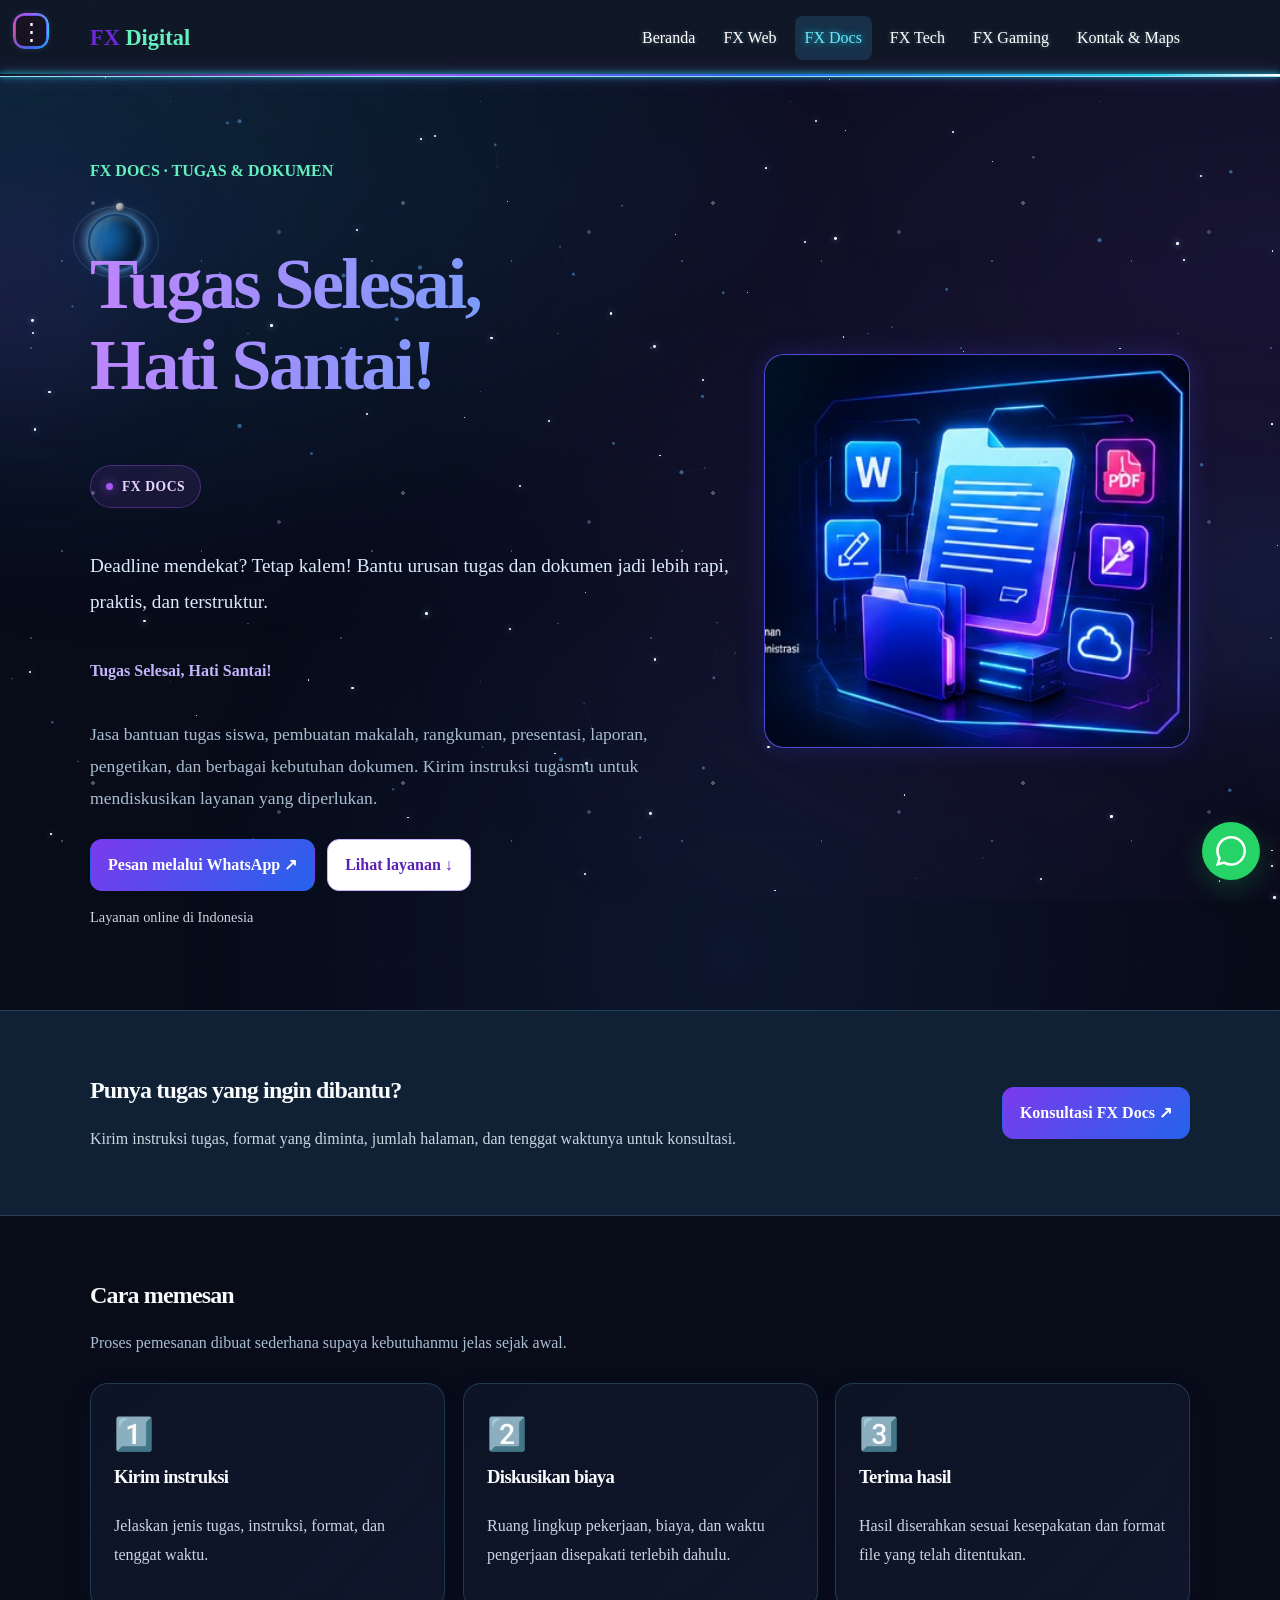
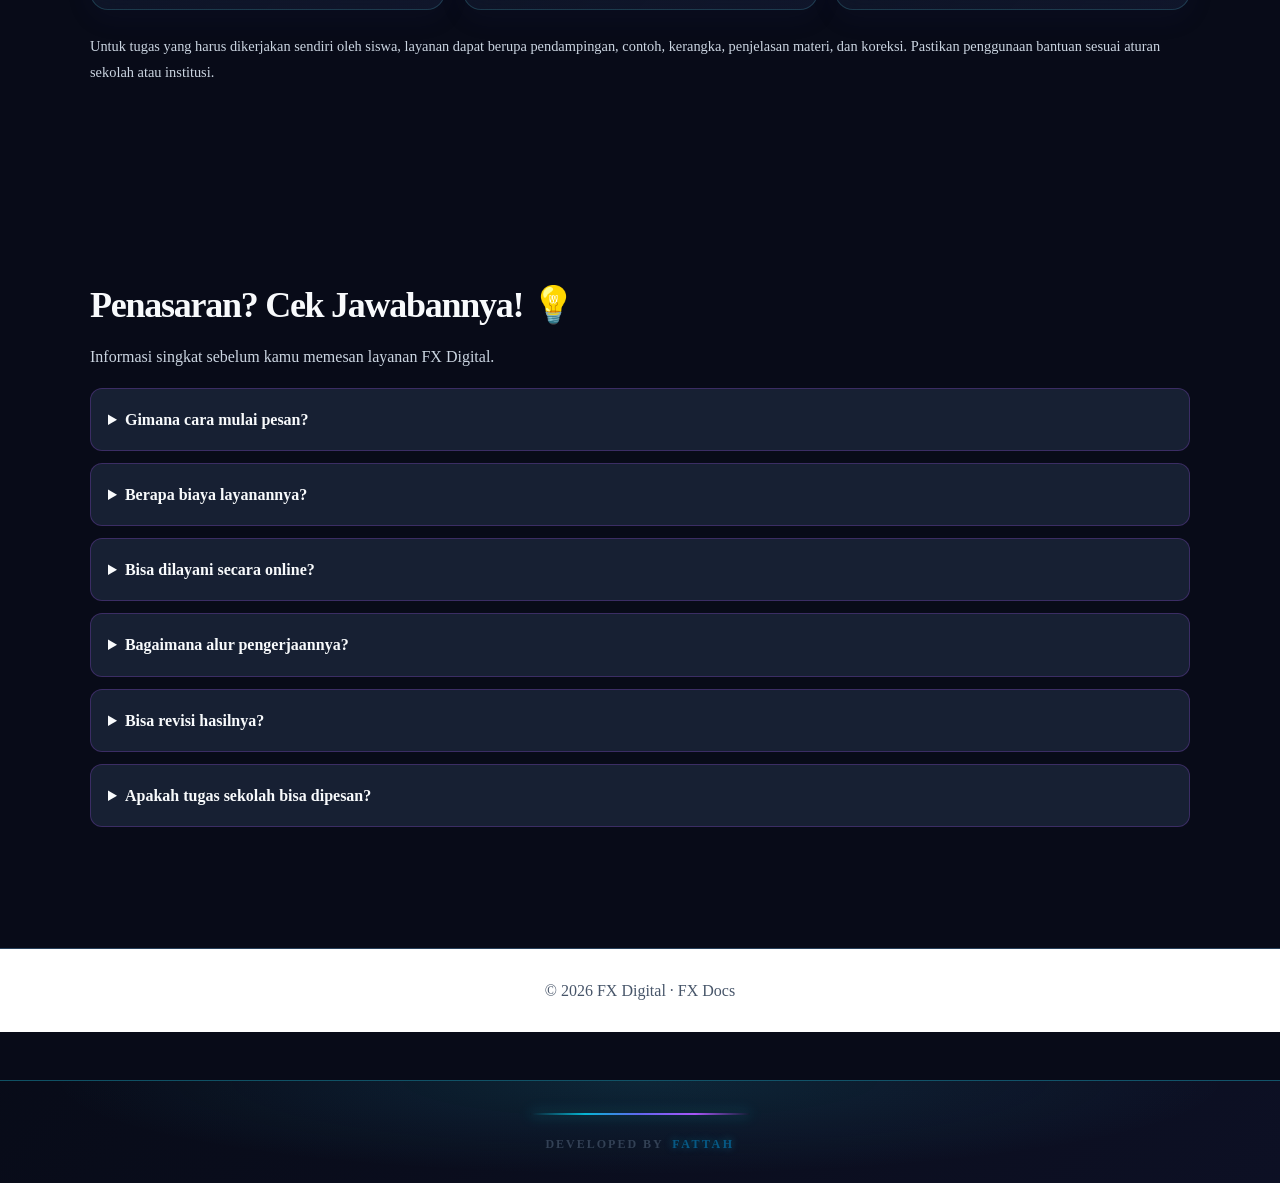
==== commit 80f48de4: "Update FX Digital website" ====
--- a/fx-docs.html
+++ b/fx-docs.html
@@ -4,10 +4,15 @@
 <meta charset="utf-8">
 <meta name="viewport" content="width=device-width, initial-scale=1">
 <title>FX Docs | Jasa Tugas dan Pengetikan</title>
-<meta name="description" content="FX Docs melayani bantuan pengerjaan tugas siswa, makalah, rangkuman, presentasi, laporan, pengetikan, dan pembuatan dokumen.">
+<meta name="description" content="FX Docs menyediakan layanan pengetikan, penyusunan dokumen, makalah, rangkuman, presentasi, dan laporan.">
 <link rel="stylesheet" href="assets/css/style.css">
   <link rel="stylesheet" href="assets/css/fx-enhancements.css">
 <link rel="stylesheet" href="assets/css/fx-modern.css">
+  <link rel="canonical" href="https://fx-digital.pages.dev/fx-docs">
+  <link rel="stylesheet" href="assets/css/fx-3d.css">
+  <link rel="stylesheet" href="assets/css/fx-cinematic.css">
+  <link rel="stylesheet" href="assets/css/fx-future.css">
+  <link rel="stylesheet" href="assets/css/fx-brand-motion.css">
 </head>
 <body>
 
@@ -249,5 +254,9 @@
 });
 </script>
 
+  <script src="assets/js/fx-3d.js" defer></script>
+  <script src="assets/js/fx-cinematic.js" defer></script>
+  <script src="assets/js/fx-future.js" defer></script>
+  <script src="assets/js/fx-brand-motion.js" defer></script>
 </body>
 </html>
--- a/assets/css/fx-3d.css
+++ b/assets/css/fx-3d.css
@@ -0,0 +1,253 @@
+/* FX DIGITAL — ULTRA FUTURISTIC 3D */
+
+:root {
+  --fx3d-cyan: #22d3ee;
+  --fx3d-blue: #60a5fa;
+  --fx3d-purple: #a855f7;
+}
+
+html {
+  background: #080b18;
+}
+
+body {
+  background-color: transparent !important;
+}
+
+/* Ambient neon atmosphere */
+body::after {
+  content: "";
+  position: fixed;
+  inset: 0;
+  z-index: -2;
+  pointer-events: none;
+  background:
+    radial-gradient(ellipse at 12% 22%, rgba(124,58,237,.16), transparent 42%),
+    radial-gradient(ellipse at 88% 35%, rgba(34,211,238,.12), transparent 40%),
+    radial-gradient(ellipse at 52% 95%, rgba(96,165,250,.10), transparent 45%);
+  background-size: 140% 140%;
+  animation: fx3d-atmosphere 18s ease-in-out infinite alternate;
+}
+
+@keyframes fx3d-atmosphere {
+  from { background-position: 0% 0%; }
+  to { background-position: 100% 100%; }
+}
+
+/* Subtle futuristic grid */
+.fx3d-grid {
+  position: fixed;
+  inset: 0;
+  z-index: -1;
+  pointer-events: none;
+  opacity: .13;
+  background-image:
+    linear-gradient(rgba(96,165,250,.14) 1px, transparent 1px),
+    linear-gradient(90deg, rgba(96,165,250,.14) 1px, transparent 1px);
+  background-size: 48px 48px;
+  mask-image: linear-gradient(to bottom, black, transparent 88%);
+}
+
+/* 3D card stage */
+.fx3d-card {
+  position: relative;
+  isolation: isolate;
+  transform-style: preserve-3d;
+  transition:
+    transform .22s ease,
+    border-color .3s ease,
+    box-shadow .3s ease;
+  will-change: transform;
+}
+
+.fx3d-card::before {
+  content: "";
+  position: absolute;
+  inset: 0;
+  z-index: -1;
+  pointer-events: none;
+  border-radius: inherit;
+  opacity: 0;
+  background: radial-gradient(
+    circle at var(--fx3d-x, 50%) var(--fx3d-y, 50%),
+    rgba(34,211,238,.22),
+    rgba(168,85,247,.08) 35%,
+    transparent 72%
+  );
+  transition: opacity .25s ease;
+}
+
+.fx3d-card:hover::before {
+  opacity: 1;
+}
+
+.fx3d-card:hover {
+  border-color: rgba(96,165,250,.65) !important;
+  box-shadow:
+    0 18px 45px rgba(0,0,0,.25),
+    0 0 24px rgba(96,165,250,.12);
+}
+
+/* Moving light sweep */
+.fx3d-card::after {
+  content: "";
+  position: absolute;
+  inset: 0;
+  border-radius: inherit;
+  pointer-events: none;
+  background: linear-gradient(
+    115deg,
+    transparent 20%,
+    rgba(255,255,255,.09) 45%,
+    rgba(34,211,238,.12) 50%,
+    transparent 72%
+  );
+  background-size: 230% 100%;
+  background-position: 130% 0;
+  transition: background-position .65s ease;
+}
+
+.fx3d-card:hover::after {
+  background-position: -30% 0;
+}
+
+/* Glowing buttons */
+.btn,
+.btn-primary,
+.btn-secondary,
+.fx-order-button,
+button.primary {
+  transition:
+    transform .25s ease,
+    box-shadow .25s ease,
+    filter .25s ease;
+}
+
+@media (hover: hover) and (pointer: fine) {
+  .btn:hover,
+  .btn-primary:hover,
+  .btn-secondary:hover,
+  .fx-order-button:hover,
+  button.primary:hover {
+    transform: translateY(-3px);
+    filter: brightness(1.12);
+    box-shadow:
+      0 8px 28px rgba(96,165,250,.18),
+      0 0 18px rgba(168,85,247,.12);
+  }
+}
+
+/* Hero depth */
+.hero-card {
+  transform-style: preserve-3d;
+}
+
+.hero-card .orb {
+  position: relative;
+  overflow: hidden;
+  box-shadow:
+    inset 0 0 35px rgba(34,211,238,.12),
+    0 0 32px rgba(96,165,250,.10);
+}
+
+.hero-card .orb::after {
+  content: "";
+  position: absolute;
+  width: 150%;
+  height: 150%;
+  top: -25%;
+  left: -25%;
+  pointer-events: none;
+  background: conic-gradient(
+    from 0deg,
+    transparent,
+    rgba(34,211,238,.20),
+    transparent 30%,
+    rgba(168,85,247,.18),
+    transparent 65%
+  );
+  animation: fx3d-orb-spin 12s linear infinite;
+}
+
+@keyframes fx3d-orb-spin {
+  to { transform: rotate(360deg); }
+}
+
+/* Scroll reveal */
+.fx3d-reveal {
+  opacity: 0;
+  transform: translateY(24px) scale(.985);
+  transition:
+    opacity .65s ease,
+    transform .65s cubic-bezier(.2,.7,.2,1);
+}
+
+.fx3d-reveal.fx3d-in {
+  opacity: 1;
+  transform: translateY(0) scale(1);
+}
+
+.fx3d-reveal:nth-child(3n + 2) {
+  transition-delay: 70ms;
+}
+
+.fx3d-reveal:nth-child(3n) {
+  transition-delay: 130ms;
+}
+
+/* Floating particles stay behind page content */
+#fx3d-particles {
+  position: fixed;
+  inset: 0;
+  width: 100%;
+  height: 100%;
+  z-index: -1;
+  pointer-events: none;
+  opacity: .72;
+}
+
+/* Mobile performance */
+@media (max-width: 700px) {
+  .fx3d-grid {
+    background-size: 34px 34px;
+    opacity: .08;
+  }
+
+  .fx3d-card {
+    transform: none !important;
+    will-change: auto;
+  }
+
+  .fx3d-card::after {
+    display: none;
+  }
+
+  #fx3d-particles {
+    opacity: .38;
+  }
+
+  .fx3d-reveal {
+    transform: translateY(14px);
+  }
+}
+
+/* Accessibility */
+@media (prefers-reduced-motion: reduce) {
+  *,
+  *::before,
+  *::after {
+    scroll-behavior: auto !important;
+    animation-duration: .01ms !important;
+    animation-iteration-count: 1 !important;
+    transition-duration: .01ms !important;
+  }
+
+  .fx3d-reveal {
+    opacity: 1;
+    transform: none;
+  }
+
+  #fx3d-particles {
+    display: none;
+  }
+}
--- a/assets/css/fx-cinematic.css
+++ b/assets/css/fx-cinematic.css
@@ -0,0 +1,167 @@
+/* FX DIGITAL — CINEMATIC HOLOGRAM */
+
+.fx3d-planet {
+  position: relative;
+  width: clamp(150px, 24vw, 270px);
+  aspect-ratio: 1;
+  margin: 24px auto;
+  border-radius: 50%;
+  isolation: isolate;
+  background:
+    radial-gradient(circle at 32% 27%, rgba(255,255,255,.95), transparent 4%),
+    radial-gradient(circle at 35% 30%, #67e8f9 0%, #2563eb 22%, #312e81 48%, #090b24 72%);
+  box-shadow:
+    inset -24px -18px 45px rgba(0,0,0,.75),
+    inset 10px 8px 25px rgba(103,232,249,.45),
+    0 0 24px rgba(34,211,238,.35),
+    0 0 65px rgba(99,102,241,.22);
+  animation: fxPlanetFloat 5s ease-in-out infinite;
+}
+
+.fx3d-planet::before,
+.fx3d-planet::after {
+  content: "";
+  position: absolute;
+  inset: -13%;
+  border: 1px solid rgba(103,232,249,.65);
+  border-radius: 50%;
+  transform: rotateX(68deg) rotateZ(-22deg);
+  box-shadow: 0 0 14px rgba(34,211,238,.15);
+  pointer-events: none;
+}
+
+.fx3d-planet::after {
+  inset: -23% -8%;
+  border-color: rgba(168,85,247,.7);
+  transform: rotateX(72deg) rotateZ(35deg);
+  animation: fxPlanetOrbit 12s linear infinite;
+}
+
+.fx3d-planet-halo {
+  position: absolute;
+  inset: -35%;
+  z-index: -1;
+  border-radius: 50%;
+  background: radial-gradient(circle, rgba(59,130,246,.2), transparent 68%);
+  filter: blur(12px);
+  pointer-events: none;
+}
+
+@keyframes fxPlanetFloat {
+  0%, 100% { transform: translateY(0) rotate(-4deg); }
+  50% { transform: translateY(-12px) rotate(4deg); }
+}
+
+@keyframes fxPlanetOrbit {
+  from { rotate: 0deg; }
+  to { rotate: 360deg; }
+}
+
+/* Cinematic intro */
+#fx-cinematic-intro {
+  position: fixed;
+  inset: 0;
+  z-index: 100000;
+  display: grid;
+  place-items: center;
+  padding: 24px;
+  background:
+    radial-gradient(ellipse at center, rgba(30,41,99,.5), transparent 55%),
+    #070914;
+  color: #fff;
+  text-align: center;
+  opacity: 1;
+  visibility: visible;
+  transition: opacity .8s ease, visibility .8s ease;
+}
+
+#fx-cinematic-intro.fx-intro-out {
+  opacity: 0;
+  visibility: hidden;
+  pointer-events: none;
+}
+
+.fx-intro-content {
+  width: min(100%, 560px);
+  animation: fxIntroRise 1s cubic-bezier(.2,.7,.2,1) both;
+}
+
+.fx-intro-mark {
+  width: 76px;
+  height: 76px;
+  margin: 0 auto 24px;
+  display: grid;
+  place-items: center;
+  border: 1px solid rgba(103,232,249,.8);
+  border-radius: 22px;
+  color: #67e8f9;
+  font-size: 28px;
+  font-weight: 900;
+  letter-spacing: -2px;
+  background: linear-gradient(145deg, rgba(34,211,238,.16), rgba(168,85,247,.15));
+  box-shadow: 0 0 38px rgba(34,211,238,.2), inset 0 0 24px rgba(168,85,247,.12);
+}
+
+.fx-intro-title {
+  margin: 0;
+  font-size: clamp(28px, 7vw, 52px);
+  font-weight: 900;
+  letter-spacing: .08em;
+  line-height: 1.15;
+  background: linear-gradient(100deg, #fff, #67e8f9 45%, #c4b5fd);
+  background-clip: text;
+  -webkit-background-clip: text;
+  color: transparent;
+}
+
+.fx-intro-subtitle {
+  margin: 16px 0 26px;
+  color: #a5b4fc;
+  font-size: 12px;
+  letter-spacing: .22em;
+  text-transform: uppercase;
+}
+
+.fx-intro-line {
+  width: min(230px, 70%);
+  height: 2px;
+  margin: auto;
+  overflow: hidden;
+  background: rgba(148,163,184,.2);
+}
+
+.fx-intro-line::after {
+  content: "";
+  display: block;
+  width: 45%;
+  height: 100%;
+  background: #67e8f9;
+  box-shadow: 0 0 14px #22d3ee;
+  animation: fxIntroLoading 1.4s ease-in-out infinite;
+}
+
+@keyframes fxIntroRise {
+  from { opacity: 0; transform: translateY(18px) scale(.97); }
+  to { opacity: 1; transform: translateY(0) scale(1); }
+}
+
+@keyframes fxIntroLoading {
+  from { transform: translateX(-110%); }
+  to { transform: translateX(250%); }
+}
+
+@media (max-width: 700px) {
+  .fx3d-planet { width: 155px; }
+  .fx3d-planet::after { inset: -18% -6%; }
+}
+
+@media (prefers-reduced-motion: reduce) {
+  .fx3d-planet,
+  .fx3d-planet::after,
+  .fx-intro-content,
+  .fx-intro-line::after {
+    animation: none !important;
+  }
+
+  #fx-cinematic-intro { transition: none !important; }
+}
--- a/assets/css/fx-future.css
+++ b/assets/css/fx-future.css
@@ -0,0 +1,195 @@
+/* FX DIGITAL — FUTURE MODE */
+
+.fx-future-glass {
+  position: relative;
+  isolation: isolate;
+  overflow: hidden;
+  border: 1px solid rgba(103,232,249,.18) !important;
+  background: linear-gradient(
+    135deg,
+    rgba(15,23,42,.78),
+    rgba(30,41,75,.38)
+  ) !important;
+  backdrop-filter: blur(14px);
+  -webkit-backdrop-filter: blur(14px);
+  box-shadow:
+    inset 0 1px 0 rgba(255,255,255,.06),
+    0 12px 35px rgba(0,0,0,.12);
+  transition:
+    border-color .3s ease,
+    box-shadow .3s ease,
+    background .3s ease;
+}
+
+.fx-future-glass::after {
+  content: "";
+  position: absolute;
+  z-index: 2;
+  inset: 0;
+  pointer-events: none;
+  background: linear-gradient(
+    115deg,
+    transparent 20%,
+    rgba(103,232,249,.10) 45%,
+    rgba(168,85,247,.12) 50%,
+    transparent 75%
+  );
+  transform: translateX(-120%);
+  transition: transform .8s ease;
+}
+
+@media (hover: hover) and (pointer: fine) {
+  .fx-future-glass:hover {
+    border-color: rgba(103,232,249,.55) !important;
+    box-shadow:
+      inset 0 1px 0 rgba(255,255,255,.10),
+      0 16px 42px rgba(0,0,0,.22),
+      0 0 25px rgba(34,211,238,.10);
+  }
+
+  .fx-future-glass:hover::after {
+    transform: translateX(120%);
+  }
+}
+
+/* Page transition portal */
+#fx-future-portal {
+  position: fixed;
+  inset: 0;
+  z-index: 100001;
+  display: grid;
+  place-items: center;
+  overflow: hidden;
+  background: #070914;
+  opacity: 0;
+  visibility: hidden;
+  pointer-events: none;
+  transition: opacity .28s ease, visibility .28s ease;
+}
+
+#fx-future-portal.fx-portal-active {
+  opacity: 1;
+  visibility: visible;
+}
+
+.fx-portal-ring {
+  width: min(48vw, 240px);
+  aspect-ratio: 1;
+  border: 2px solid rgba(103,232,249,.9);
+  border-radius: 50%;
+  box-shadow:
+    0 0 20px rgba(34,211,238,.4),
+    inset 0 0 24px rgba(168,85,247,.25);
+  animation: fxPortalExpand .45s ease-out forwards;
+}
+
+.fx-portal-ring::before,
+.fx-portal-ring::after {
+  content: "";
+  position: absolute;
+  width: inherit;
+  aspect-ratio: 1;
+  border: 1px solid rgba(168,85,247,.65);
+  border-radius: 50%;
+  animation: fxPortalSpin 1.2s linear infinite;
+}
+
+.fx-portal-ring::after {
+  border-color: rgba(96,165,250,.65);
+  animation-direction: reverse;
+}
+
+@keyframes fxPortalExpand {
+  from { transform: scale(.25) rotate(-35deg); opacity: .3; }
+  to { transform: scale(1.2) rotate(0); opacity: 1; }
+}
+
+@keyframes fxPortalSpin {
+  to { rotate: 360deg; }
+}
+
+@media (prefers-reduced-motion: reduce) {
+  .fx-future-glass,
+  .fx-future-glass::after {
+    transition: none !important;
+  }
+
+  #fx-future-portal {
+    transition: none !important;
+  }
+
+  .fx-portal-ring,
+  .fx-portal-ring::before,
+  .fx-portal-ring::after {
+    animation: none !important;
+  }
+}
+
+
+/* FX FUTURE SCROLL UPGRADE */
+#fx-scroll-progress {
+  position: fixed;
+  top: 0;
+  left: 0;
+  z-index: 100010;
+  width: 0%;
+  height: 3px;
+  background: linear-gradient(90deg, #22d3ee, #818cf8, #c084fc);
+  box-shadow: 0 0 12px rgba(34, 211, 238, .55);
+  pointer-events: none;
+}
+
+#fx-back-to-top {
+  position: fixed;
+  right: 22px;
+  bottom: 22px;
+  z-index: 100000;
+  width: 46px;
+  height: 46px;
+  display: grid;
+  place-items: center;
+  border: 1px solid rgba(103, 232, 249, .45);
+  border-radius: 15px;
+  background: rgba(15, 23, 42, .88);
+  color: #a5f3fc;
+  font: inherit;
+  font-size: 23px;
+  cursor: pointer;
+  opacity: 0;
+  visibility: hidden;
+  transform: translateY(10px);
+  transition: opacity .25s ease, transform .25s ease,
+              visibility .25s ease, border-color .25s ease;
+  backdrop-filter: blur(12px);
+  -webkit-backdrop-filter: blur(12px);
+}
+
+#fx-back-to-top.fx-top-visible {
+  opacity: 1;
+  visibility: visible;
+  transform: translateY(0);
+}
+
+#fx-back-to-top:focus-visible {
+  outline: 2px solid #67e8f9;
+  outline-offset: 4px;
+}
+
+@media (hover: hover) {
+  #fx-back-to-top:hover {
+    border-color: #67e8f9;
+    color: white;
+  }
+}
+
+@media (prefers-reduced-motion: reduce) {
+  #fx-back-to-top {
+    transition: none;
+  }
+}
+
+
+/* Tombol kembali ke atas dinonaktifkan agar tidak menutupi WhatsApp */
+#fx-back-to-top {
+  display: none !important;
+}
--- a/assets/css/fx-brand-motion.css
+++ b/assets/css/fx-brand-motion.css
@@ -0,0 +1,1290 @@
+
+/* FX DIGITAL — BRAND MOTION */
+
+.fx-brand-logo-motion {
+  display: inline-block;
+  transform-origin: center;
+  animation: fxBrandLogoPulse 4s ease-in-out infinite;
+  will-change: opacity, transform, filter;
+}
+
+@keyframes fxBrandLogoPulse {
+  0%, 100% {
+    opacity: .58;
+    transform: scale(.97);
+    filter: drop-shadow(0 0 0 rgba(34,211,238,0));
+  }
+  45%, 60% {
+    opacity: 1;
+    transform: scale(1);
+    filter:
+      drop-shadow(0 0 7px rgba(34,211,238,.55))
+      drop-shadow(0 0 16px rgba(129,140,248,.25));
+  }
+}
+
+.fx-brand-footer {
+  position: relative;
+  width: 100%;
+  box-sizing: border-box;
+  padding: 28px 16px 22px;
+  margin-top: 36px;
+  text-align: center;
+  overflow: hidden;
+  border-top: 1px solid rgba(103,232,249,.18);
+  background: linear-gradient(
+    180deg,
+    rgba(15,23,42,.04),
+    rgba(15,23,42,.30)
+  );
+  color: #a5b4fc;
+  font-size: 13px;
+  letter-spacing: 1.8px;
+}
+
+.fx-brand-footer::before {
+  content: "";
+  display: block;
+  width: min(160px, 45%);
+  height: 1px;
+  margin: 0 auto 18px;
+  background: linear-gradient(
+    90deg,
+    transparent,
+    #22d3ee,
+    #a78bfa,
+    transparent
+  );
+  box-shadow: 0 0 12px rgba(34,211,238,.35);
+}
+
+.fx-brand-footer-text {
+  display: inline-block;
+  animation: fxFooterGlow 3.8s ease-in-out infinite;
+}
+
+.fx-brand-footer-name {
+  font-weight: 800;
+  color: #ffffff;
+  letter-spacing: 2.2px;
+  text-shadow: 0 0 5px #ffffff, 0 0 12px rgba(34,211,238,.95), 0 0 24px rgba(167,139,250,.75);
+}
+
+@keyframes fxFooterGlow {
+  0%, 100% {
+    opacity: .55;
+    transform: translateY(2px);
+    text-shadow: 0 0 0 transparent;
+  }
+  50% {
+    opacity: 1;
+    transform: translateY(0);
+    text-shadow:
+      0 0 9px rgba(34,211,238,.48),
+      0 0 20px rgba(167,139,250,.25);
+  }
+}
+
+@media (prefers-reduced-motion: reduce) {
+  .fx-brand-logo-motion,
+  .fx-brand-footer-text {
+    animation: none !important;
+    opacity: 1;
+    transform: none;
+    filter: none;
+  }
+}
+
+
+/* FIX KONTRAS: DEVELOPED BY FATTAH */
+.fx-brand-footer {
+  background: #ffffff !important;
+  color: #334155 !important;
+}
+
+.fx-brand-footer-text {
+  color: #334155 !important;
+  opacity: 1 !important;
+}
+
+.fx-brand-footer-name {
+  color: #075985 !important;
+  font-weight: 900 !important;
+  opacity: 1 !important;
+  text-shadow:
+    0 0 1px rgba(7,89,133,.35),
+    0 0 8px rgba(34,211,238,.45) !important;
+}
+
+@keyframes fxFooterGlow {
+  0%, 100% {
+    opacity: 1;
+    transform: translateY(0);
+    text-shadow: 0 0 4px rgba(34,211,238,.25);
+  }
+  50% {
+    opacity: 1;
+    transform: translateY(0);
+    text-shadow:
+      0 0 7px rgba(34,211,238,.65),
+      0 0 14px rgba(14,165,233,.35);
+  }
+}
+
+/* =========================================
+   FX DIGITAL — PREMIUM FUTURE EDITION
+   ========================================= */
+
+/* 1. BACKGROUND KOSMIK DAN AURORA */
+body {
+  position: relative;
+  isolation: isolate;
+}
+
+body::before {
+  content: "";
+  position: fixed;
+  inset: -20%;
+  z-index: -1;
+  pointer-events: none;
+  background:
+    radial-gradient(ellipse at 15% 20%,
+      rgba(34, 211, 238, .13), transparent 38%),
+    radial-gradient(ellipse at 85% 35%,
+      rgba(139, 92, 246, .13), transparent 42%),
+    radial-gradient(ellipse at 55% 90%,
+      rgba(59, 130, 246, .10), transparent 40%);
+  animation: fxCosmicAurora 18s ease-in-out infinite alternate;
+  will-change: transform;
+}
+
+body::after {
+  content: "";
+  position: fixed;
+  inset: 0;
+  z-index: -1;
+  pointer-events: none;
+  opacity: .30;
+  background-image:
+    radial-gradient(1px 1px at 10% 20%, #67e8f9 99%, transparent),
+    radial-gradient(2px 2px at 30% 70%, #ffffff 99%, transparent),
+    radial-gradient(1px 1px at 55% 35%, #a5b4fc 99%, transparent),
+    radial-gradient(1px 1px at 80% 15%, #67e8f9 99%, transparent),
+    radial-gradient(2px 2px at 90% 80%, #c4b5fd 99%, transparent),
+    radial-gradient(1px 1px at 65% 90%, #ffffff 99%, transparent),
+    radial-gradient(1px 1px at 20% 90%, #a5f3fc 99%, transparent);
+  background-size: 310px 290px;
+  animation: fxCosmicStars 45s linear infinite;
+}
+
+@keyframes fxCosmicAurora {
+  0%   { transform: translate3d(-1%, 0, 0) scale(1); }
+  50%  { transform: translate3d(1%, 2%, 0) scale(1.04); }
+  100% { transform: translate3d(2%, -1%, 0) scale(1.08); }
+}
+
+@keyframes fxCosmicStars {
+  from { background-position: 0 0; }
+  to   { background-position: 100px 180px; }
+}
+
+/* 2. LOGO PREMIUM */
+.fx-brand-logo-motion {
+  position: relative;
+  animation: fxPremiumLogo 4.5s ease-in-out infinite !important;
+  transform-origin: center;
+  backface-visibility: hidden;
+}
+
+@keyframes fxPremiumLogo {
+  0%, 100% {
+    filter:
+      drop-shadow(0 0 2px rgba(34,211,238,.18));
+    transform: scale(1);
+  }
+  50% {
+    filter:
+      drop-shadow(0 0 5px rgba(34,211,238,.65))
+      drop-shadow(0 0 13px rgba(99,102,241,.35));
+    transform: scale(1.025);
+  }
+}
+
+/* Kilau bergerak hanya pada elemen logo berbentuk teks */
+.fx-brand-logo-motion:not(img)::after {
+  content: "";
+  display: block;
+  position: absolute;
+  top: 0;
+  bottom: 0;
+  left: -120%;
+  width: 55%;
+  pointer-events: none;
+  background: linear-gradient(
+    110deg,
+    transparent,
+    rgba(255,255,255,.55),
+    rgba(103,232,249,.30),
+    transparent
+  );
+  transform: skewX(-20deg);
+  animation: fxLogoShimmer 6s ease-in-out infinite;
+}
+
+@keyframes fxLogoShimmer {
+  0%, 65% { left: -120%; }
+  100% { left: 150%; }
+}
+
+/* 3. FOOTER PREMIUM */
+.fx-brand-footer {
+  position: relative;
+  isolation: isolate;
+  margin-top: 48px;
+  padding: 32px 16px 28px;
+  overflow: hidden;
+  border-top: 1px solid rgba(34,211,238,.35);
+  background:
+    radial-gradient(ellipse at 50% 0%,
+      rgba(34,211,238,.12), transparent 65%),
+    linear-gradient(135deg,
+      rgba(15,23,42,.06),
+      rgba(99,102,241,.06)) !important;
+  color: #334155 !important;
+}
+
+.fx-brand-footer::before {
+  width: min(220px, 55%);
+  height: 2px;
+  background: linear-gradient(
+    90deg,
+    transparent,
+    #06b6d4,
+    #6366f1,
+    #a855f7,
+    transparent
+  );
+  box-shadow: 0 0 14px rgba(34,211,238,.45);
+}
+
+.fx-brand-footer-text {
+  font-size: 12px;
+  font-weight: 700;
+  letter-spacing: 2px;
+  color: #334155 !important;
+  opacity: 1 !important;
+  animation: fxFooterPremium 4s ease-in-out infinite;
+}
+
+.fx-brand-footer-name {
+  display: inline-block;
+  margin-left: 4px;
+  color: #075985 !important;
+  font-weight: 900 !important;
+  letter-spacing: 2.5px;
+  text-shadow:
+    0 0 1px rgba(7,89,133,.25),
+    0 0 8px rgba(34,211,238,.40) !important;
+  animation: fxFattahPremium 3s ease-in-out infinite;
+}
+
+@keyframes fxFooterPremium {
+  0%, 100% { opacity: .82; }
+  50% { opacity: 1; }
+}
+
+@keyframes fxFattahPremium {
+  0%, 100% {
+    text-shadow: 0 0 4px rgba(34,211,238,.25);
+    transform: translateY(0);
+  }
+  50% {
+    text-shadow:
+      0 0 7px rgba(34,211,238,.65),
+      0 0 15px rgba(99,102,241,.35);
+    transform: translateY(-1px);
+  }
+}
+
+/* 4. LAYAR KECIL DAN AKSESIBILITAS */
+@media (max-width: 600px) {
+  .fx-brand-footer {
+    margin-top: 30px;
+    padding: 26px 12px 22px;
+  }
+
+  .fx-brand-footer-text {
+    font-size: 11px;
+    letter-spacing: 1.5px;
+  }
+}
+
+@media (prefers-reduced-motion: reduce) {
+  body::before,
+  body::after,
+  .fx-brand-logo-motion,
+  .fx-brand-logo-motion::after,
+  .fx-brand-footer-text,
+  .fx-brand-footer-name {
+    animation: none !important;
+    transition: none !important;
+  }
+}
+
+/* FX DIGITAL: MATIKAN SHIMMER LOGO */
+.fx-brand-logo-motion:not(img)::after {
+  animation: none !important;
+  opacity: 0 !important;
+  background: none !important;
+}
+
+/* FX DIGITAL: RUANG ANGKASA */
+#fx-cosmos-scene {
+  position: fixed;
+  inset: 0;
+  overflow: hidden;
+  pointer-events: none;
+  z-index: 0;
+  contain: strict;
+  background:
+    radial-gradient(ellipse at 15% 25%, rgba(40, 65, 150, .13), transparent 45%),
+    radial-gradient(ellipse at 85% 70%, rgba(115, 35, 155, .12), transparent 45%);
+}
+
+#fx-cosmos-scene .fx-space-star {
+  position: absolute;
+  border-radius: 50%;
+  background: #fff;
+  box-shadow: 0 0 6px rgba(150, 200, 255, .9);
+  animation: fxSpaceTwinkle var(--twinkle, 3s) ease-in-out infinite alternate;
+}
+
+#fx-cosmos-scene .fx-space-planet {
+  position: absolute;
+  border-radius: 50%;
+  transform-origin: center;
+  animation: fxPlanetFloat var(--orbit, 24s) ease-in-out infinite alternate;
+  box-shadow: inset -18px -10px 28px rgba(0, 0, 15, .7),
+              0 0 28px var(--planet-glow);
+  opacity: .72;
+}
+
+#fx-cosmos-scene .fx-space-planet::before {
+  content: "";
+  position: absolute;
+  inset: 20%;
+  border-radius: 50%;
+  background: linear-gradient(135deg, rgba(255,255,255,.45), transparent 55%);
+}
+
+#fx-cosmos-scene .fx-planet-ring {
+  position: absolute;
+  width: 155%;
+  height: 38%;
+  left: -27%;
+  top: 32%;
+  border: 2px solid rgba(170, 190, 255, .5);
+  border-radius: 50%;
+  transform: rotate(-22deg);
+  box-shadow: 0 0 8px rgba(130, 160, 255, .3);
+}
+
+#fx-cosmos-scene .fx-space-meteor {
+  position: absolute;
+  width: 110px;
+  height: 2px;
+  background: linear-gradient(90deg, transparent, #a9dfff, white);
+  border-radius: 50%;
+  filter: drop-shadow(0 0 4px #77bfff);
+  transform: rotate(-35deg);
+  animation: fxMeteorSlimFlight var(--flight, 1.8s) linear 1 !important;
+  animation-delay: var(--delay, 0s);
+}
+
+@keyframes fxSpaceTwinkle {
+  from { opacity: .2; transform: scale(.7); }
+  to   { opacity: 1; transform: scale(1.25); }
+}
+
+@keyframes fxPlanetFloat {
+  from { transform: translate3d(-8px, 5px, 0) rotate(-5deg); }
+  to   { transform: translate3d(12px, -12px, 0) rotate(8deg); }
+}
+
+@keyframes fxMeteorFlight {
+  0%   { transform: translate3d(0, 0, 0) rotate(-35deg); opacity: 0; }
+  8%   { opacity: .85; }
+  35%  { opacity: .7; }
+  55%, 100% { transform: translate3d(-65vw, 65vh, 0) rotate(-35deg); opacity: 0; }
+}
+
+@media (prefers-reduced-motion: reduce) {
+  #fx-cosmos-scene .fx-space-star,
+  #fx-cosmos-scene .fx-space-planet,
+  #fx-cosmos-scene .fx-space-meteor {
+    animation: fxMeteorSlimFlight var(--flight, 1.8s) linear 1 !important;
+  }
+}
+
+/* Bumi berputar dengan tekstur, awan, dan atmosfer */
+.fx-space-planet.fx-earth-planet {
+  overflow: visible !important;
+  background: radial-gradient(circle at 30% 25%, #8be4ff 0%, #1769bd 35%, #06152f 76%) !important;
+  box-shadow: 0 0 18px rgba(65,160,255,.55), 0 0 42px rgba(35,120,255,.28), inset -12px -8px 18px rgba(0,0,0,.65) !important;
+  isolation: isolate;
+}
+.fx-earth-surface,
+.fx-earth-clouds,
+.fx-earth-atmosphere {
+  position: absolute;
+  inset: 0;
+  display: block;
+  border-radius: 50%;
+  pointer-events: none;
+}
+.fx-earth-surface {
+  overflow: hidden;
+  background-color: #1478c9;
+  background-image: url('https://threejs.org/examples/textures/planets/earth_atmos_2048.jpg');
+  background-size: auto 100%;
+  background-repeat: repeat-x;
+  animation: fxEarthRotate 32s linear infinite;
+  box-shadow: inset -14px -6px 20px rgba(0,0,0,.68);
+}
+.fx-earth-clouds {
+  inset: -1%;
+  background: repeating-linear-gradient(105deg, transparent 0 17px, rgba(255,255,255,.10) 20px, transparent 25px 39px);
+  mix-blend-mode: screen;
+  opacity: .5;
+  animation: fxEarthClouds 24s linear infinite;
+}
+.fx-earth-atmosphere {
+  inset: -4px;
+  border: 2px solid rgba(115,205,255,.72);
+  box-shadow: 0 0 8px rgba(75,175,255,.75), inset 0 0 8px rgba(75,175,255,.25);
+}
+@keyframes fxEarthRotate {
+  from { background-position: 0 50%; }
+  to { background-position: 200% 50%; }
+}
+@keyframes fxEarthClouds {
+  from { transform: rotate(0deg); }
+  to { transform: rotate(360deg); }
+}
+@media (prefers-reduced-motion: reduce) {
+  .fx-earth-surface,
+  .fx-earth-clouds { animation: none !important; }
+}
+
+/* Planet ungu kanan bawah ikut berotasi */
+.fx-space-planet:not(.fx-earth-planet) {
+  overflow: visible;
+  isolation: isolate;
+}
+
+.fx-space-planet:not(.fx-earth-planet)::before {
+  content: "";
+  position: absolute;
+  inset: 0;
+  border-radius: 50%;
+  pointer-events: none;
+  background:
+    repeating-linear-gradient(
+      0deg,
+      transparent 0 8px,
+      rgba(220,190,255,.22) 9px 12px,
+      rgba(55,20,100,.25) 13px 17px
+    ),
+    radial-gradient(
+      circle at 28% 24%,
+      rgba(255,220,255,.4),
+      transparent 38%
+    );
+  mix-blend-mode: screen;
+  opacity: .8;
+  animation: fxPurplePlanetRotate 12s linear infinite;
+}
+
+@keyframes fxPurplePlanetRotate {
+  from { transform: rotate(0deg); }
+  to   { transform: rotate(360deg); }
+}
+
+@media (prefers-reduced-motion: reduce) {
+  .fx-space-planet:not(.fx-earth-planet)::before {
+    animation: none !important;
+  }
+}
+
+/* Bulan mengorbit Bumi */
+.fx-earth-planet {
+  z-index: 3;
+}
+
+.fx-moon-orbit {
+  position: absolute;
+  left: 50%;
+  top: 50%;
+  width: 104px;
+  height: 104px;
+  border: 1px solid rgba(180,210,255,.18);
+  border-radius: 50%;
+  transform: translate(-50%, -50%);
+  animation: fxMoonOrbit 8s linear infinite;
+  pointer-events: none;
+}
+
+.fx-moon {
+  position: absolute;
+  width: 10px;
+  height: 10px;
+  left: 50%;
+  top: -5px;
+  border-radius: 50%;
+  background:
+    radial-gradient(circle at 30% 28%, #fff 0 8%, transparent 10%),
+    radial-gradient(circle at 35% 30%, #e8e8e8, #999 68%, #444);
+  box-shadow: 0 0 8px rgba(220,230,255,.6);
+}
+
+@keyframes fxMoonOrbit {
+  from { transform: translate(-50%, -50%) rotate(0deg); }
+  to { transform: translate(-50%, -50%) rotate(360deg); }
+}
+
+@media (prefers-reduced-motion: reduce) {
+  .fx-moon-orbit { animation: none !important; }
+}
+
+/* ===== FX DIGITAL: TATA SURYA LEBIH ALAMI ===== */
+
+/* Bumi kecil dengan atmosfer biru */
+.fx-space-planet.fx-earth-planet {
+  width: 52px;
+  height: 52px;
+  border-radius: 50%;
+  box-shadow:
+    0 0 8px rgba(90,180,255,.75),
+    0 0 20px rgba(35,120,255,.35),
+    inset -9px -4px 13px rgba(0,0,0,.55);
+}
+
+/* Orbit Bulan sedikit elips dan berputar berlawanan arah jarum jam */
+.fx-earth-planet .fx-moon-orbit {
+  width: 86px;
+  height: 72px;
+  border: 1px solid rgba(170,210,255,.24);
+  border-radius: 50%;
+  animation: fxMoonNaturalOrbit 8s linear infinite;
+  transform-origin: center;
+}
+
+.fx-earth-planet .fx-moon {
+  width: 8px;
+  height: 8px;
+  top: -4px;
+  background:
+    radial-gradient(circle at 30% 25%, #fff 0 8%, transparent 10%),
+    radial-gradient(circle at 35% 35%, #e9e9e9, #aaa 65%, #555);
+  box-shadow: 0 0 5px rgba(230,240,255,.55);
+}
+
+@keyframes fxMoonNaturalOrbit {
+  from { transform: translate(-50%, -50%) rotate(0deg); }
+  to   { transform: translate(-50%, -50%) rotate(-360deg); }
+}
+
+/* Saturnus: atmosfer emas, pita awan, dan sisi malam */
+.fx-space-planet:not(.fx-earth-planet) {
+  background:
+    radial-gradient(ellipse at 32% 25%,
+      rgba(255,242,200,.95) 0%,
+      transparent 22%),
+    repeating-linear-gradient(
+      0deg,
+      #8b6948 0%,
+      #d9bd88 9%,
+      #f0dfb5 16%,
+      #b18b5d 23%,
+      #e5c99a 31%,
+      #8b6b4f 39%
+    ) !important;
+  box-shadow:
+    0 0 18px rgba(230,190,120,.24),
+    inset -20px -7px 24px rgba(20,12,8,.75),
+    inset 5px 3px 10px rgba(255,240,200,.28) !important;
+  overflow: visible;
+}
+
+/* Pita awan bergerak halus pada permukaan Saturnus */
+.fx-space-planet:not(.fx-earth-planet)::before {
+  content: "";
+  position: absolute;
+  inset: 0;
+  border-radius: 50%;
+  background:
+    repeating-linear-gradient(
+      0deg,
+      transparent 0 7px,
+      rgba(255,235,190,.23) 8px 10px,
+      rgba(100,65,40,.18) 11px 14px
+    );
+  mix-blend-mode: soft-light;
+  animation: fxSaturnClouds 22s linear infinite;
+  pointer-events: none;
+}
+
+@keyframes fxSaturnClouds {
+  from { background-position: 0 0; }
+  to   { background-position: 0 90px; }
+}
+
+/* Cincin Saturnus: partikel es dan batu yang mengitari planet */
+.fx-space-planet:not(.fx-earth-planet) .fx-planet-ring {
+  width: 148%;
+  height: 36%;
+  left: 50%;
+  top: 50%;
+  border: 0 !important;
+  border-radius: 50%;
+  transform: translate(-50%, -50%) rotate(-17deg);
+  background:
+    radial-gradient(ellipse at center,
+      transparent 0 43%,
+      rgba(225,200,158,.10) 44% 46%,
+      transparent 47% 50%,
+      rgba(220,195,155,.16) 51% 53%,
+      transparent 54% 57%,
+      rgba(240,220,180,.12) 58% 60%,
+      transparent 61%),
+    repeating-conic-gradient(
+      from 0deg,
+      rgba(240,220,185,.95) 0deg 1deg,
+      rgba(105,80,58,.75) 1.2deg 2deg,
+      transparent 2.2deg 3.3deg,
+      rgba(205,180,140,.9) 3.5deg 4deg,
+      transparent 4.2deg 5deg
+    );
+  -webkit-mask: radial-gradient(ellipse at center,
+    transparent 0 39%,
+    #000 43% 61%,
+    transparent 65%);
+  mask: radial-gradient(ellipse at center,
+    transparent 0 39%,
+    #000 43% 61%,
+    transparent 65%);
+  filter: drop-shadow(0 0 2px rgba(230,200,150,.5));
+  pointer-events: none;
+}
+
+@media (prefers-reduced-motion: reduce) {
+  .fx-earth-planet .fx-moon-orbit,
+  .fx-space-planet:not(.fx-earth-planet)::before {
+    animation: none !important;
+  }
+}
+
+/* Perbaikan perspektif cincin Saturnus */
+.fx-space-planet:not(.fx-earth-planet) {
+  isolation: isolate;
+  overflow: visible !important;
+}
+
+/* Cincin berada di belakang badan planet */
+.fx-space-planet:not(.fx-earth-planet) .fx-planet-ring {
+  z-index: -1;
+  width: 155%;
+  height: 38%;
+  left: 50%;
+  top: 50%;
+  border: none !important;
+  border-radius: 50%;
+  transform: translate(-50%, -50%) rotate(-17deg);
+  background:
+    repeating-linear-gradient(
+      0deg,
+      rgba(235,215,175,.9) 0 1px,
+      rgba(115,90,65,.75) 1px 2px,
+      rgba(220,195,155,.85) 2px 3px,
+      transparent 3px 4px
+    );
+  -webkit-mask: radial-gradient(
+    ellipse at center,
+    transparent 0 39%,
+    #000 43% 60%,
+    transparent 64%
+  );
+  mask: radial-gradient(
+    ellipse at center,
+    transparent 0 39%,
+    #000 43% 60%,
+    transparent 64%
+  );
+  box-shadow: 0 0 4px rgba(225,195,145,.3);
+  pointer-events: none;
+}
+
+/* Lapisan badan Saturnus menutupi bagian belakang cincin */
+.fx-space-planet:not(.fx-earth-planet)::after {
+  content: "";
+  position: absolute;
+  inset: 0;
+  z-index: 2;
+  border-radius: 50%;
+  pointer-events: none;
+  background:
+    radial-gradient(
+      ellipse at 30% 25%,
+      rgba(255,240,200,.22),
+      transparent 45%
+    ),
+    linear-gradient(
+      100deg,
+      transparent 35%,
+      rgba(0,0,0,.08) 60%,
+      rgba(15,10,8,.65) 100%
+    );
+}
+
+/* Cincin bagian depan melintas di depan planet */
+.fx-space-planet:not(.fx-earth-planet) .fx-planet-ring {
+  clip-path: inset(50% 0 0 0);
+  z-index: 3;
+}
+
+/* ===== FX DIGITAL UFO JOURNEY ===== */
+.fx-space-ufo {
+  position: absolute;
+  z-index: 20;
+  left: 82%;
+  top: 63%;
+  width: 42px;
+  height: 24px;
+  opacity: 0;
+  pointer-events: none;
+  transform-origin: center;
+  animation: fxUfoJourney 20s ease-in-out infinite;
+  filter: drop-shadow(0 0 7px rgba(80,220,255,.65));
+}
+
+.fx-ufo-dome {
+  position: absolute;
+  width: 15px;
+  height: 9px;
+  left: 13px;
+  top: 0;
+  border-radius: 70% 70% 20% 20%;
+  background: radial-gradient(ellipse at 35% 25%, #e7ffff, #4dbfe8 65%, #2863a8);
+  border: 1px solid rgba(180,245,255,.8);
+}
+
+.fx-ufo-body {
+  position: absolute;
+  width: 42px;
+  height: 12px;
+  left: 0;
+  top: 7px;
+  border-radius: 50%;
+  background: linear-gradient(180deg, #e5faff, #7d9dbb 45%, #263a5c 80%);
+  border: 1px solid #9cecff;
+  box-shadow: 0 0 9px rgba(80,220,255,.8);
+}
+
+.fx-ufo-lights {
+  position: absolute;
+  left: 7px;
+  top: 13px;
+  width: 28px;
+  height: 3px;
+  border-radius: 50%;
+  background: repeating-linear-gradient(
+    90deg,
+    #fff7a8 0 3px,
+    #45efff 3px 6px,
+    transparent 6px 8px
+  );
+  animation: fxUfoBlink .6s linear infinite alternate;
+}
+
+.fx-ufo-beam {
+  position: absolute;
+  left: 10px;
+  top: 18px;
+  width: 22px;
+  height: 0;
+  opacity: 0;
+  background: linear-gradient(
+    180deg,
+    rgba(100,245,255,.42),
+    rgba(100,245,255,0)
+  );
+  clip-path: polygon(35% 0, 65% 0, 100% 100%, 0 100%);
+  animation: fxUfoBeam 20s ease-in-out infinite;
+}
+
+/* UFO berangkat dari Saturnus, melengkung ke Bumi, lalu menghilang */
+@keyframes fxUfoJourney {
+  0%, 8% {
+    left: 82%;
+    top: 63%;
+    opacity: 0;
+    transform: translate(0, 0) rotate(0deg) scale(.65);
+  }
+  12% {
+    opacity: 1;
+    transform: translate(0, -8px) rotate(-8deg) scale(.85);
+  }
+  30% {
+    left: 68%;
+    top: 51%;
+    opacity: 1;
+    transform: translate(0, -12px) rotate(-15deg) scale(1);
+  }
+  48% {
+    left: 48%;
+    top: 38%;
+    opacity: 1;
+    transform: translate(0, -18px) rotate(-5deg) scale(1.05);
+  }
+  65% {
+    left: 25%;
+    top: 27%;
+    opacity: 1;
+    transform: translate(0, -5px) rotate(8deg) scale(.9);
+  }
+  75% {
+    left: 9%;
+    top: 25%;
+    opacity: 1;
+    transform: translate(0, 7px) rotate(0deg) scale(.65);
+  }
+  82% {
+    left: 9%;
+    top: 25%;
+    opacity: .8;
+    transform: translate(0, 12px) scale(.35);
+  }
+  89%, 100% {
+    left: 9%;
+    top: 25%;
+    opacity: 0;
+    transform: translate(0, 12px) scale(.1);
+  }
+}
+
+@keyframes fxUfoBeam {
+  0%, 70% {
+    height: 0;
+    opacity: 0;
+  }
+  75% {
+    height: 35px;
+    opacity: .85;
+  }
+  83% {
+    height: 45px;
+    opacity: .65;
+  }
+  89%, 100% {
+    height: 0;
+    opacity: 0;
+  }
+}
+
+@keyframes fxUfoBlink {
+  from { opacity: .55; }
+  to { opacity: 1; }
+}
+
+@media (prefers-reduced-motion: reduce) {
+  .fx-space-ufo,
+  .fx-ufo-beam,
+  .fx-ufo-lights {
+    animation: none !important;
+  }
+  .fx-space-ufo {
+    display: none !important;
+  }
+}
+
+/* ===== UFO HYPER-SPEED + BLITZ EFFECT ===== */
+
+/* UFO mengecil saat mendekati Bumi */
+.fx-space-ufo {
+  animation: fxUfoBlitzJourney 20s linear infinite !important;
+  will-change: left, top, opacity, transform, filter;
+}
+
+/* Kilatan cahaya saat UFO melesat */
+.fx-space-ufo::before {
+  content: "";
+  position: absolute;
+  width: 85px;
+  height: 3px;
+  top: 10px;
+  right: 28px;
+  opacity: 0;
+  pointer-events: none;
+  background: linear-gradient(
+    90deg,
+    transparent,
+    rgba(60,210,255,.15),
+    rgba(130,245,255,.95),
+    white
+  );
+  box-shadow: 0 0 9px #5cecff, 0 0 18px rgba(60,190,255,.8);
+  transform: rotate(-12deg);
+  transform-origin: right center;
+  animation: fxUfoSpeedTrail 20s linear infinite;
+}
+
+/* Cahaya blitz di sekitar UFO */
+.fx-space-ufo .fx-ufo-body {
+  animation: fxUfoFlash 20s linear infinite;
+}
+
+@keyframes fxUfoBlitzJourney {
+  0%, 8% {
+    left: 82%;
+    top: 63%;
+    opacity: 0;
+    transform: translate(0,0) rotate(0deg) scale(.8);
+    filter: brightness(1);
+  }
+
+  12% {
+    opacity: 1;
+    transform: translate(0,-5px) rotate(-8deg) scale(1);
+  }
+
+  27% {
+    left: 68%;
+    top: 51%;
+    opacity: 1;
+    transform: translate(0,-8px) rotate(-12deg) scale(.85);
+  }
+
+  /* UFO mulai melesat */
+  32% {
+    filter: brightness(1.8);
+    transform: translate(-8px,-12px) rotate(-20deg) scale(.75);
+  }
+
+  46% {
+    left: 48%;
+    top: 38%;
+    opacity: 1;
+    transform: translate(0,-12px) rotate(-8deg) scale(.62);
+    filter: brightness(1.5);
+  }
+
+  /* Blitz: lompatan cepat menuju Bumi */
+  49% {
+    left: 42%;
+    top: 34%;
+    transform: translate(0,-20px) rotate(-25deg) scale(.5);
+    filter: brightness(3);
+  }
+
+  51% {
+    left: 25%;
+    top: 27%;
+    transform: translate(0,-5px) rotate(8deg) scale(.42);
+    filter: brightness(2);
+  }
+
+  66% {
+    left: 13%;
+    top: 25%;
+    opacity: 1;
+    transform: translate(0,3px) rotate(0deg) scale(.3);
+    filter: brightness(1.5);
+  }
+
+  /* Mendekati Bumi, UFO terlihat semakin kecil */
+  75% {
+    left: 9%;
+    top: 25%;
+    opacity: 1;
+    transform: translate(0,5px) scale(.18);
+    filter: brightness(2);
+  }
+
+  /* Mendarat lalu menghilang */
+  82% {
+    left: 9%;
+    top: 25%;
+    opacity: .7;
+    transform: translate(0,10px) scale(.08);
+    filter: brightness(3);
+  }
+
+  86%, 100% {
+    left: 9%;
+    top: 25%;
+    opacity: 0;
+    transform: translate(0,10px) scale(0);
+    filter: brightness(1);
+  }
+}
+
+@keyframes fxUfoSpeedTrail {
+  0%, 30% { opacity: 0; transform: scaleX(.1) rotate(-12deg); }
+  32% { opacity: 1; transform: scaleX(1.2) rotate(-12deg); }
+  38% { opacity: .7; transform: scaleX(.8) rotate(-12deg); }
+  45% { opacity: 0; transform: scaleX(.1) rotate(-12deg); }
+  48% { opacity: 0; }
+  49% { opacity: 1; transform: scaleX(1.5) rotate(-12deg); }
+  53% { opacity: .6; transform: scaleX(.6) rotate(-12deg); }
+  57%, 100% { opacity: 0; transform: scaleX(.1) rotate(-12deg); }
+}
+
+@keyframes fxUfoFlash {
+  0%, 30%, 45%, 57%, 100% {
+    box-shadow: 0 0 8px rgba(80,220,255,.7);
+  }
+  32%, 49%, 51% {
+    box-shadow: 0 0 15px #fff, 0 0 28px #53eaff, 0 0 45px #248cff;
+  }
+}
+
+@media (prefers-reduced-motion: reduce) {
+  .fx-space-ufo,
+  .fx-space-ufo::before,
+  .fx-space-ufo .fx-ufo-body {
+    animation: none !important;
+  }
+}
+
+/* ===== FX DIGITAL: METEOR MELINTASI BUMI ===== */
+.fx-space-meteor {
+  position: absolute;
+  top: -15%;
+  left: -15%;
+  width: 150px;
+  height: 2px;
+  z-index: 5;
+  pointer-events: none;
+  opacity: 0;
+  border-radius: 50%;
+  background: linear-gradient(
+    90deg,
+    transparent 0%,
+    rgba(80, 190, 255, .12) 25%,
+    rgba(130, 225, 255, .8) 75%,
+    #fff 100%
+  );
+  box-shadow:
+    0 0 5px rgba(80, 190, 255, .9),
+    0 0 12px rgba(80, 190, 255, .65);
+  transform: rotate(35deg);
+  animation: fxMeteorCrossEarth 1.4s linear forwards;
+}
+
+.fx-space-meteor::after {
+  content: "";
+  position: absolute;
+  right: -3px;
+  top: -2px;
+  width: 6px;
+  height: 6px;
+  border-radius: 50%;
+  background: white;
+  box-shadow: 0 0 8px #fff, 0 0 18px #48cfff;
+}
+
+@keyframes fxMeteorCrossEarth {
+  0% {
+    opacity: 0;
+    transform: translate(0, 0) rotate(35deg) scale(.6);
+  }
+  10% {
+    opacity: 1;
+  }
+  75% {
+    opacity: .9;
+  }
+  100% {
+    opacity: 0;
+    transform: translate(75vw, 55vh) rotate(35deg) scale(1.2);
+  }
+}
+
+@media (prefers-reduced-motion: reduce) {
+  .fx-space-meteor {
+    animation: none !important;
+    display: none !important;
+  }
+}
+
+
+/* ===== METEOR: BATU DI DEPAN, CAHAYA DI BELAKANG ===== */
+.fx-space-meteor {
+  width: 125px !important;
+  height: 3px !important;
+  transform-origin: right center;
+  background: linear-gradient(
+    90deg,
+    transparent 0%,
+    rgba(60,160,255,.08) 30%,
+    rgba(80,195,255,.35) 65%,
+    rgba(180,240,255,.9) 92%,
+    #fff 100%
+  ) !important;
+  box-shadow:
+    0 0 5px rgba(80,190,255,.65),
+    0 0 10px rgba(80,190,255,.35) !important;
+}
+
+/* Batu meteor menjadi titik utama di ujung depan */
+.fx-space-meteor::after {
+  right: -2px !important;
+  top: -2px !important;
+  width: 7px !important;
+  height: 7px !important;
+  background: #fff !important;
+  border-radius: 50%;
+  box-shadow:
+    0 0 3px #fff,
+    0 0 7px #8be7ff,
+    0 0 13px #36aaff !important;
+}
+
+/* Lintasan melintas di dekat Bumi di sisi kiri */
+@keyframes fxMeteorCrossEarth {
+  0% {
+    opacity: 0;
+    transform: translate(0, 0) rotate(35deg) scale(.65);
+  }
+  8% {
+    opacity: 1;
+  }
+  70% {
+    opacity: 1;
+  }
+  100% {
+    opacity: 0;
+    transform: translate(22vw, 20vh) rotate(35deg) scale(1);
+  }
+}
+
+
+/* ===== METEOR: EKOR CAHAYA TANPA TONJOLAN BULAT ===== */
+.fx-space-meteor::after {
+  display: none !important;
+  content: none !important;
+}
+
+.fx-space-meteor {
+  width: 125px !important;
+  height: 3px !important;
+  border: none !important;
+  border-radius: 50% !important;
+  background: linear-gradient(
+    90deg,
+    transparent 0%,
+    rgba(60,160,255,.04) 30%,
+    rgba(60,160,255,.14) 50%,
+    rgba(80,195,255,.4) 72%,
+    rgba(180,240,255,.8) 92%,
+    #fff 100%
+  ) !important;
+  box-shadow:
+    0 0 5px rgba(80,190,255,.4),
+    0 0 10px rgba(60,170,255,.2) !important;
+}
+
+/* METEOR: EKOR MEMUDAR */
+.fx-space-meteor {
+  background: linear-gradient(90deg, transparent 0%, rgba(60,160,255,0.03) 25%, rgba(60,160,255,0.12) 50%, rgba(80,195,255,0.38) 72%, rgba(180,240,255,0.85) 94%, #fff 100%) !important;
+  box-shadow: 0 0 4px rgba(80,190,255,0.45), 0 0 8px rgba(60,170,255,0.25) !important;
+}
+.fx-space-meteor::after { display: none !important; content: none !important; }
+
+
+
+/* FX DIGITAL - METEOR TIPIS DENGAN EKOR MEMUDAR */
+#fx-cosmos-scene .fx-space-meteor {
+  position: absolute !important;
+  width: 90px !important;
+  height: 1px !important;
+  border: 0 !important;
+  border-radius: 0 !important;
+  filter: none !important;
+  box-shadow: none !important;
+  pointer-events: none;
+  background: linear-gradient(
+    90deg,
+    transparent 0%,
+    rgba(70,160,255,.05) 35%,
+    rgba(100,200,255,.28) 72%,
+    rgba(200,240,255,.85) 96%,
+    #fff 100%
+  ) !important;
+  transform-origin: right center !important;
+  animation: fxMeteorSlimFlight var(--flight, 1.8s) linear 1 !important;
+  
+}
+
+#fx-cosmos-scene .fx-space-meteor::before,
+#fx-cosmos-scene .fx-space-meteor::after {
+  display: none !important;
+  content: none !important;
+}
+
+
+
+
+
+@keyframes fxMeteorSlimFlight {
+  0% {
+    opacity: 0;
+    transform: translate3d(0, 0, 0) rotate(35deg);
+  }
+  12% {
+    opacity: 0.9;
+  }
+  75% {
+    opacity: 0.85;
+  }
+  100% {
+    opacity: 0;
+    transform: translate3d(var(--dx, 20vw), var(--dy, 15vh), 0) rotate(35deg);
+  }
+}
+
+
+/* FX_REALISTIC_SOLAR_LIGHT */
+.fx-space-planet.fx-earth-planet {
+  isolation: isolate;
+  background:
+    radial-gradient(circle at 18% 22%,
+      rgba(255,247,213,.65) 0%,
+      rgba(255,220,150,.20) 15%,
+      transparent 38%),
+    radial-gradient(circle at 35% 32%,
+      #258bd0 0%, #07519b 52%, #020817 100%) !important;
+}
+
+.fx-space-planet.fx-earth-planet .fx-earth-surface {
+  box-shadow:
+    inset 5px 2px 10px rgba(255,237,190,.30),
+    inset -15px -5px 19px rgba(0,0,8,.88) !important;
+}
+
+.fx-space-planet.fx-earth-planet .fx-earth-atmosphere {
+  border: 2px solid rgba(115,205,255,.5) !important;
+  box-shadow:
+    -2px -2px 8px rgba(255,225,165,.25),
+    0 0 9px rgba(75,175,255,.55),
+    inset 0 0 7px rgba(75,175,255,.2) !important;
+}
+
+.fx-space-planet.fx-earth-planet .fx-moon {
+  background:
+    radial-gradient(circle at 27% 27%,
+      #fffef0 0%, #e8e5d8 38%, #777984 72%, #171923 100%) !important;
+  box-shadow:
+    -1px -1px 4px rgba(255,239,195,.35),
+    1px 2px 5px rgba(0,0,0,.35) !important;
+}
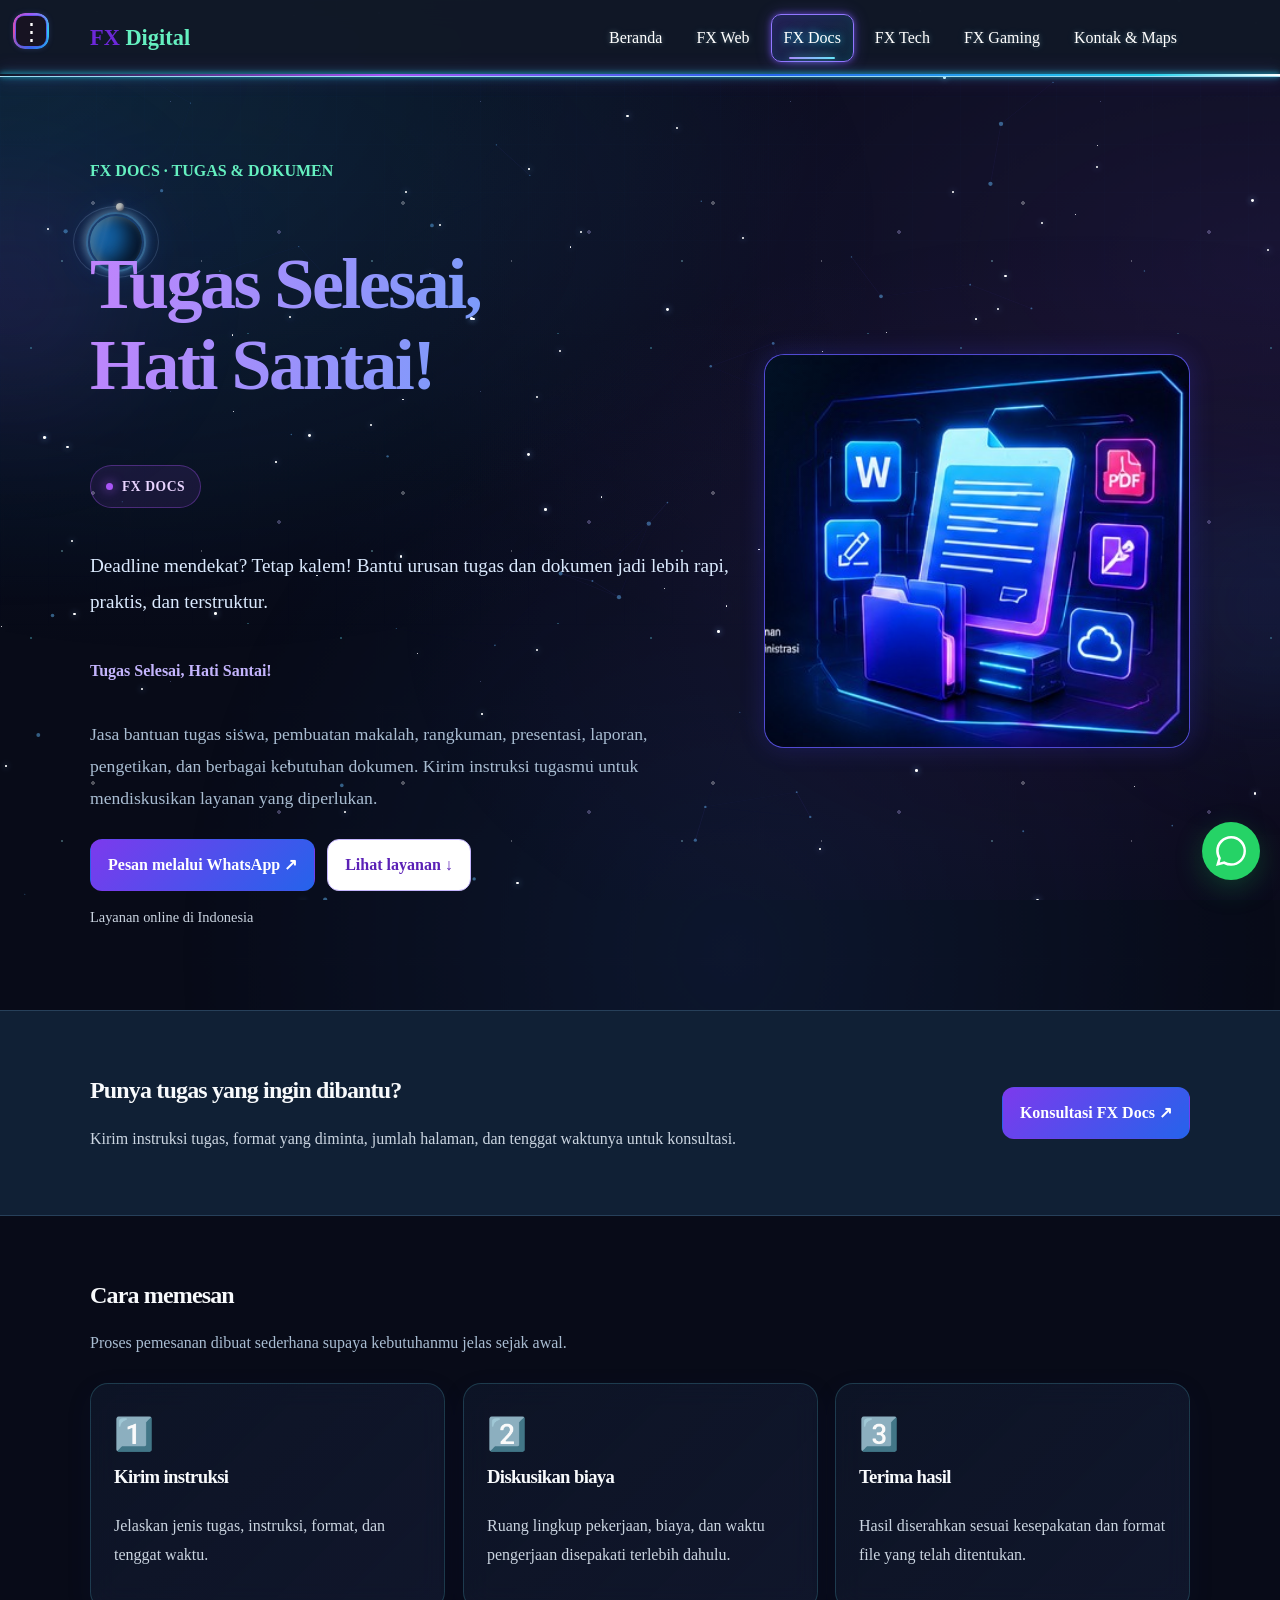
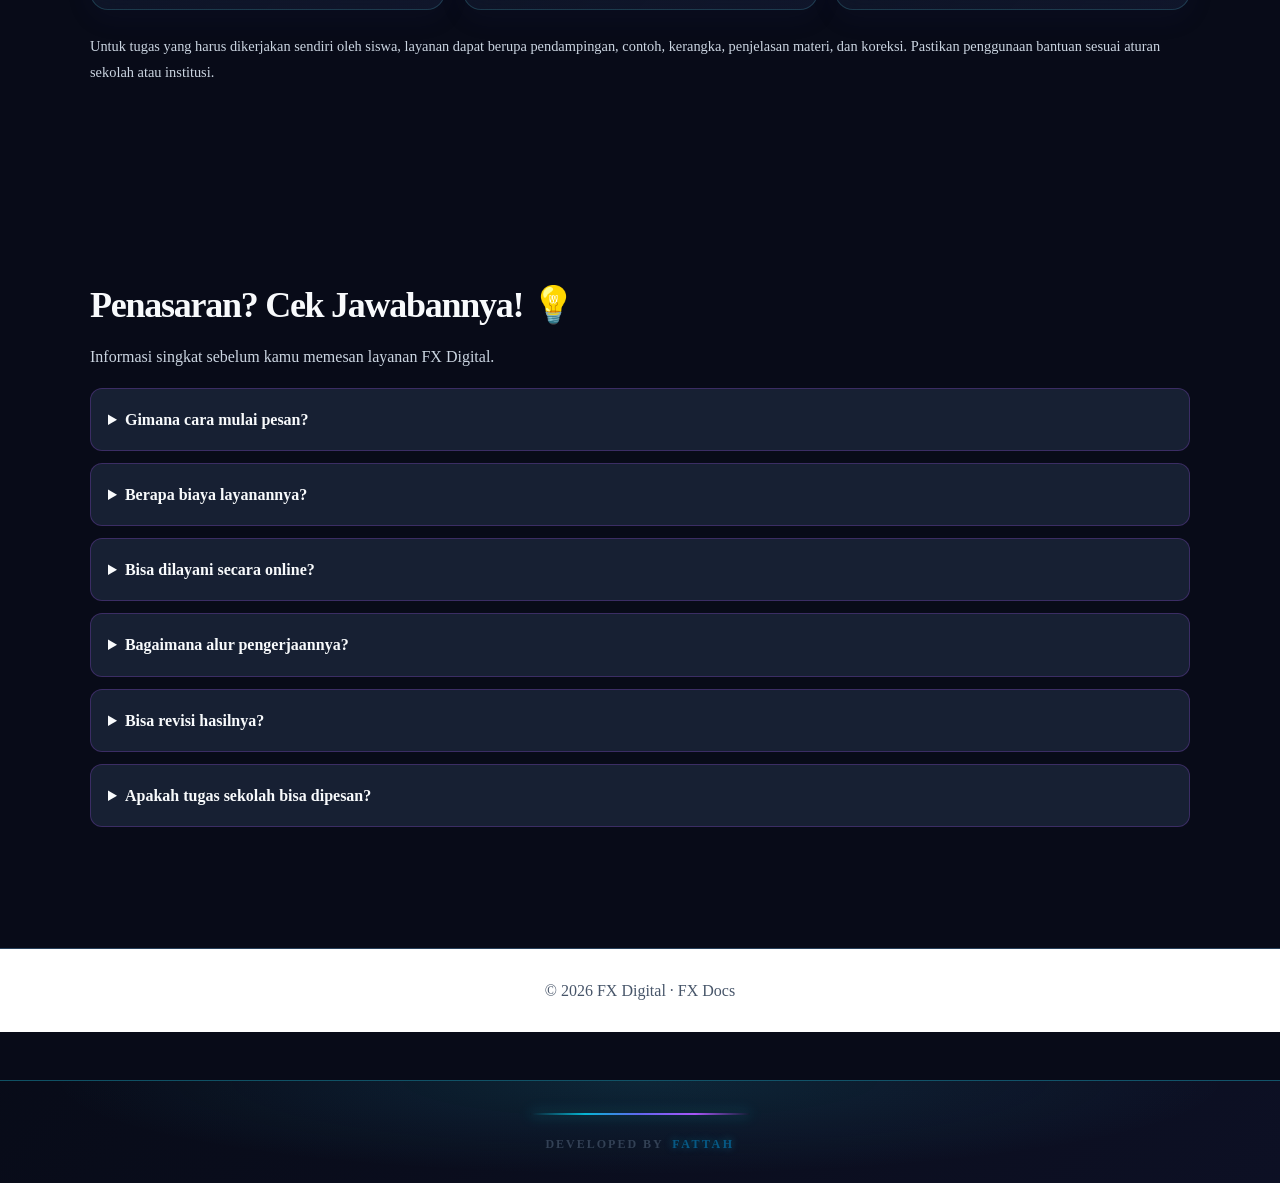
==== commit a803858d: "Fix navbar neon and stylesheet links" ====
--- a/fx-docs.html
+++ b/fx-docs.html
@@ -13,6 +13,7 @@
   <link rel="stylesheet" href="assets/css/fx-cinematic.css">
   <link rel="stylesheet" href="assets/css/fx-future.css">
   <link rel="stylesheet" href="assets/css/fx-brand-motion.css">
+  <link rel="stylesheet" href="assets/css/fx-navbar-neon.css">
 </head>
 <body>
 
--- a/assets/css/fx-navbar-neon.css
+++ b/assets/css/fx-navbar-neon.css
@@ -0,0 +1,93 @@
+/* FX DIGITAL - NEON NAVBAR */
+
+.navlinks a[data-nav] {
+  position: relative;
+  display: inline-flex;
+  align-items: center;
+  justify-content: center;
+  padding: 9px 12px;
+  border: 1px solid transparent;
+  border-radius: 10px;
+  color: var(--muted);
+  background: transparent;
+  text-decoration: none;
+  transition:
+    color 220ms ease,
+    background 220ms ease,
+    border-color 220ms ease,
+    box-shadow 220ms ease,
+    transform 220ms ease;
+}
+
+/* Efek hover */
+.navlinks a[data-nav]:hover {
+  color: #ffffff !important;
+  background: rgba(112, 72, 255, 0.12) !important;
+  border-color: rgba(133, 111, 255, 0.75) !important;
+  box-shadow:
+    0 0 7px rgba(112, 72, 255, 0.32),
+    inset 0 0 8px rgba(112, 72, 255, 0.08);
+  transform: translateY(-1px);
+}
+
+/* Kotak neon halaman aktif */
+.navlinks a[data-nav].active {
+  color: #ffffff !important;
+  background: linear-gradient(
+    135deg,
+    rgba(104, 63, 255, 0.22),
+    rgba(0, 210, 255, 0.10)
+  ) !important;
+  border: 1px solid #9277ff !important;
+  box-shadow:
+    0 0 6px rgba(126, 91, 255, 0.65),
+    0 0 16px rgba(126, 91, 255, 0.28),
+    inset 0 0 9px rgba(0, 210, 255, 0.08);
+}
+
+/* Garis neon di bawah menu aktif */
+.navlinks a[data-nav].active::after {
+  content: "";
+  position: absolute;
+  left: 22%;
+  right: 22%;
+  bottom: 2px;
+  height: 2px;
+  border-radius: 10px;
+  background: linear-gradient(90deg, #a78bfa, #67e8f9);
+  box-shadow: 0 0 8px rgba(103, 232, 249, 0.75);
+}
+
+/* Fokus keyboard */
+.navlinks a[data-nav]:focus-visible {
+  outline: 2px solid #67e8f9;
+  outline-offset: 3px;
+}
+
+/* Tampilan mobile */
+@media (max-width: 850px) {
+  .navlinks a[data-nav] {
+    width: 100%;
+    box-sizing: border-box;
+    justify-content: flex-start;
+    padding: 12px 14px;
+  }
+
+  .navlinks a[data-nav].active::after {
+    left: auto;
+    right: 12px;
+    bottom: 50%;
+    width: 5px;
+    height: 5px;
+    border-radius: 50%;
+    transform: translateY(50%);
+  }
+}
+
+/* Kurangi animasi jika diminta oleh sistem pengguna */
+@media (prefers-reduced-motion: reduce) {
+  .navlinks a[data-nav] {
+    transition: none;
+    transform: none;
+  }
+}
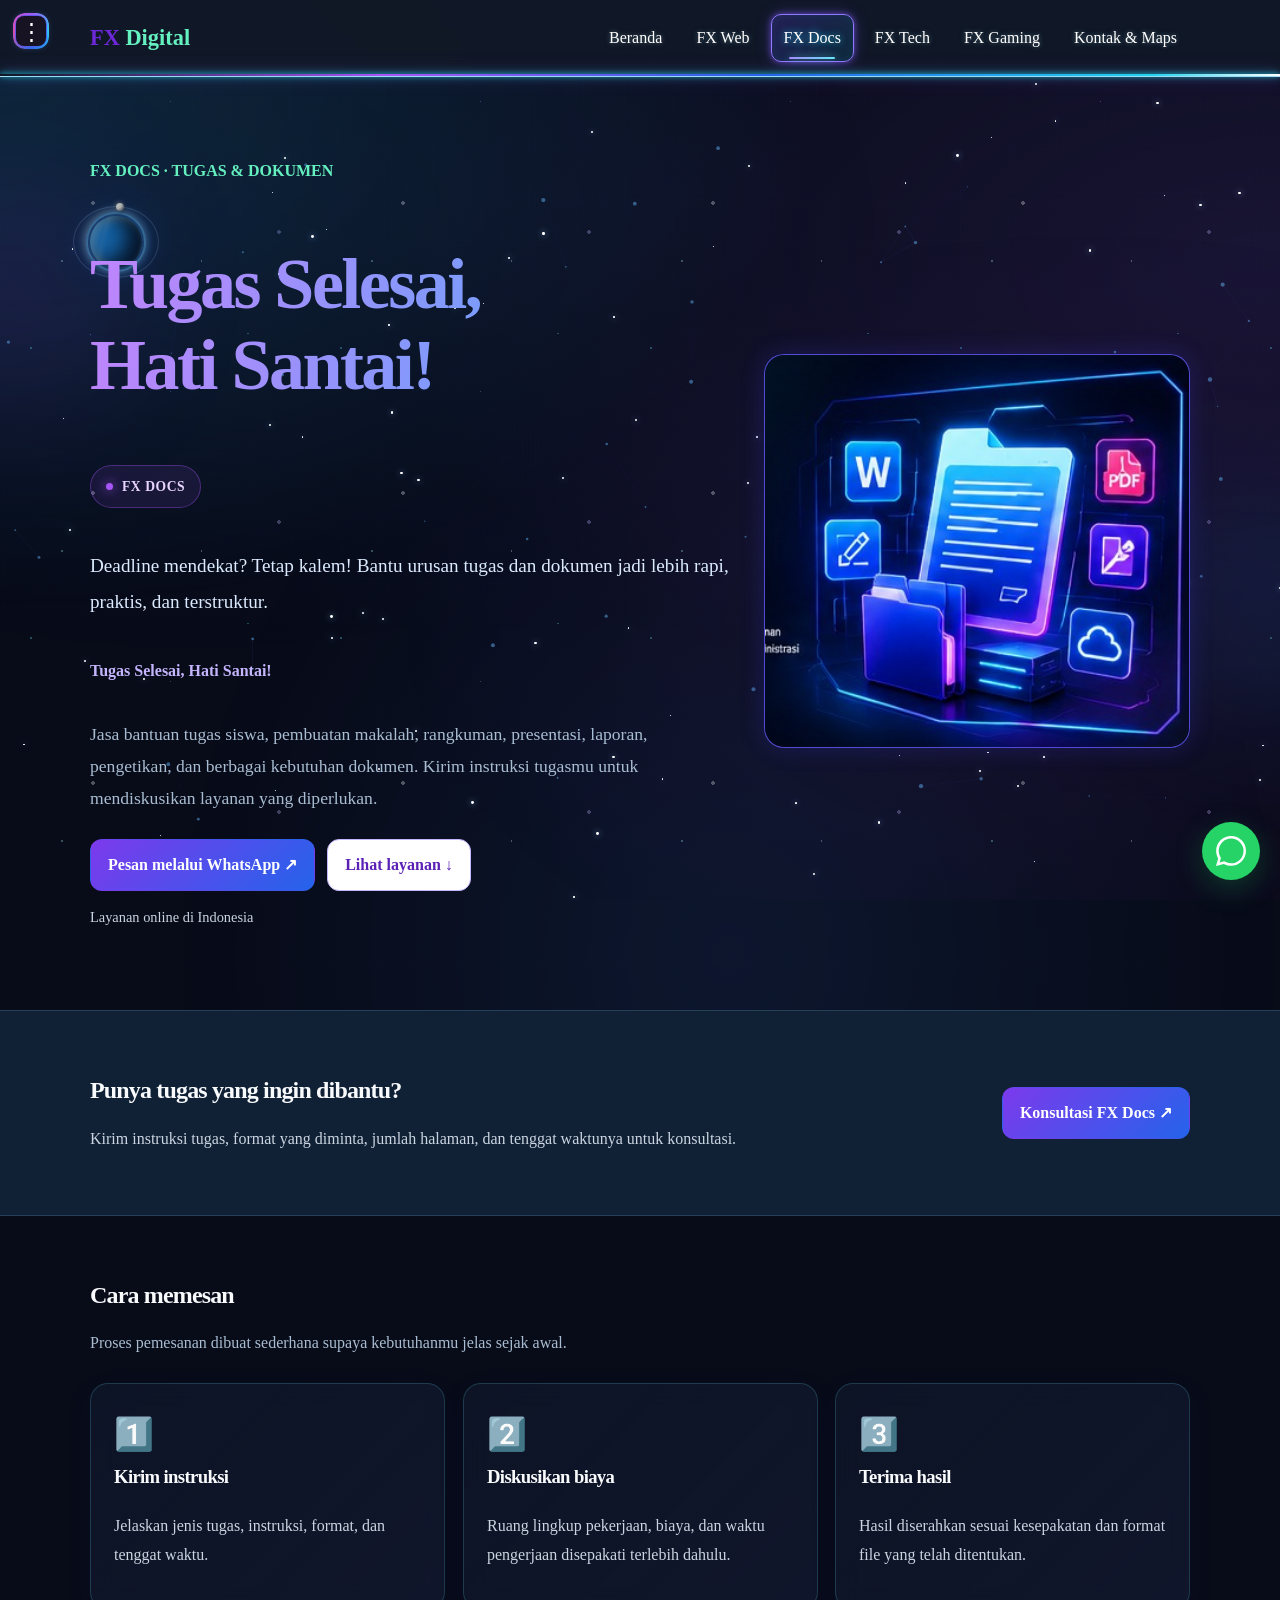
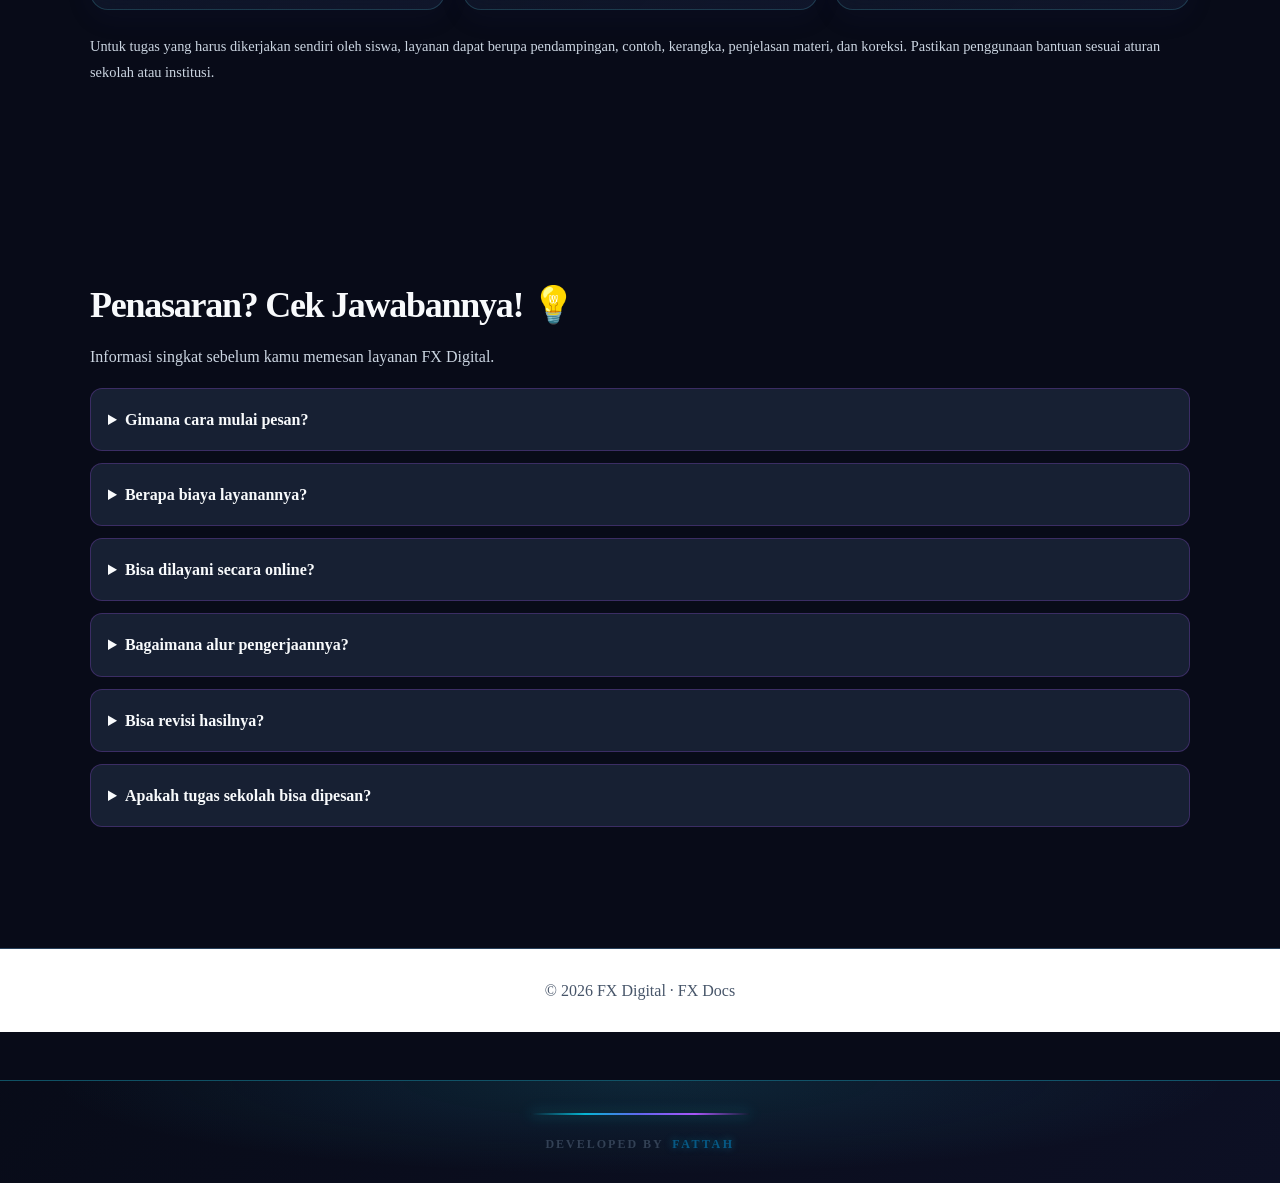
==== commit b9cd6a16: "Fix active neon navigation" ====
--- a/fx-docs.html
+++ b/fx-docs.html
@@ -259,5 +259,6 @@
   <script src="assets/js/fx-cinematic.js" defer></script>
   <script src="assets/js/fx-future.js" defer></script>
   <script src="assets/js/fx-brand-motion.js" defer></script>
+  <script src="assets/js/fx-navbar-active.js" defer></script>
 </body>
 </html>
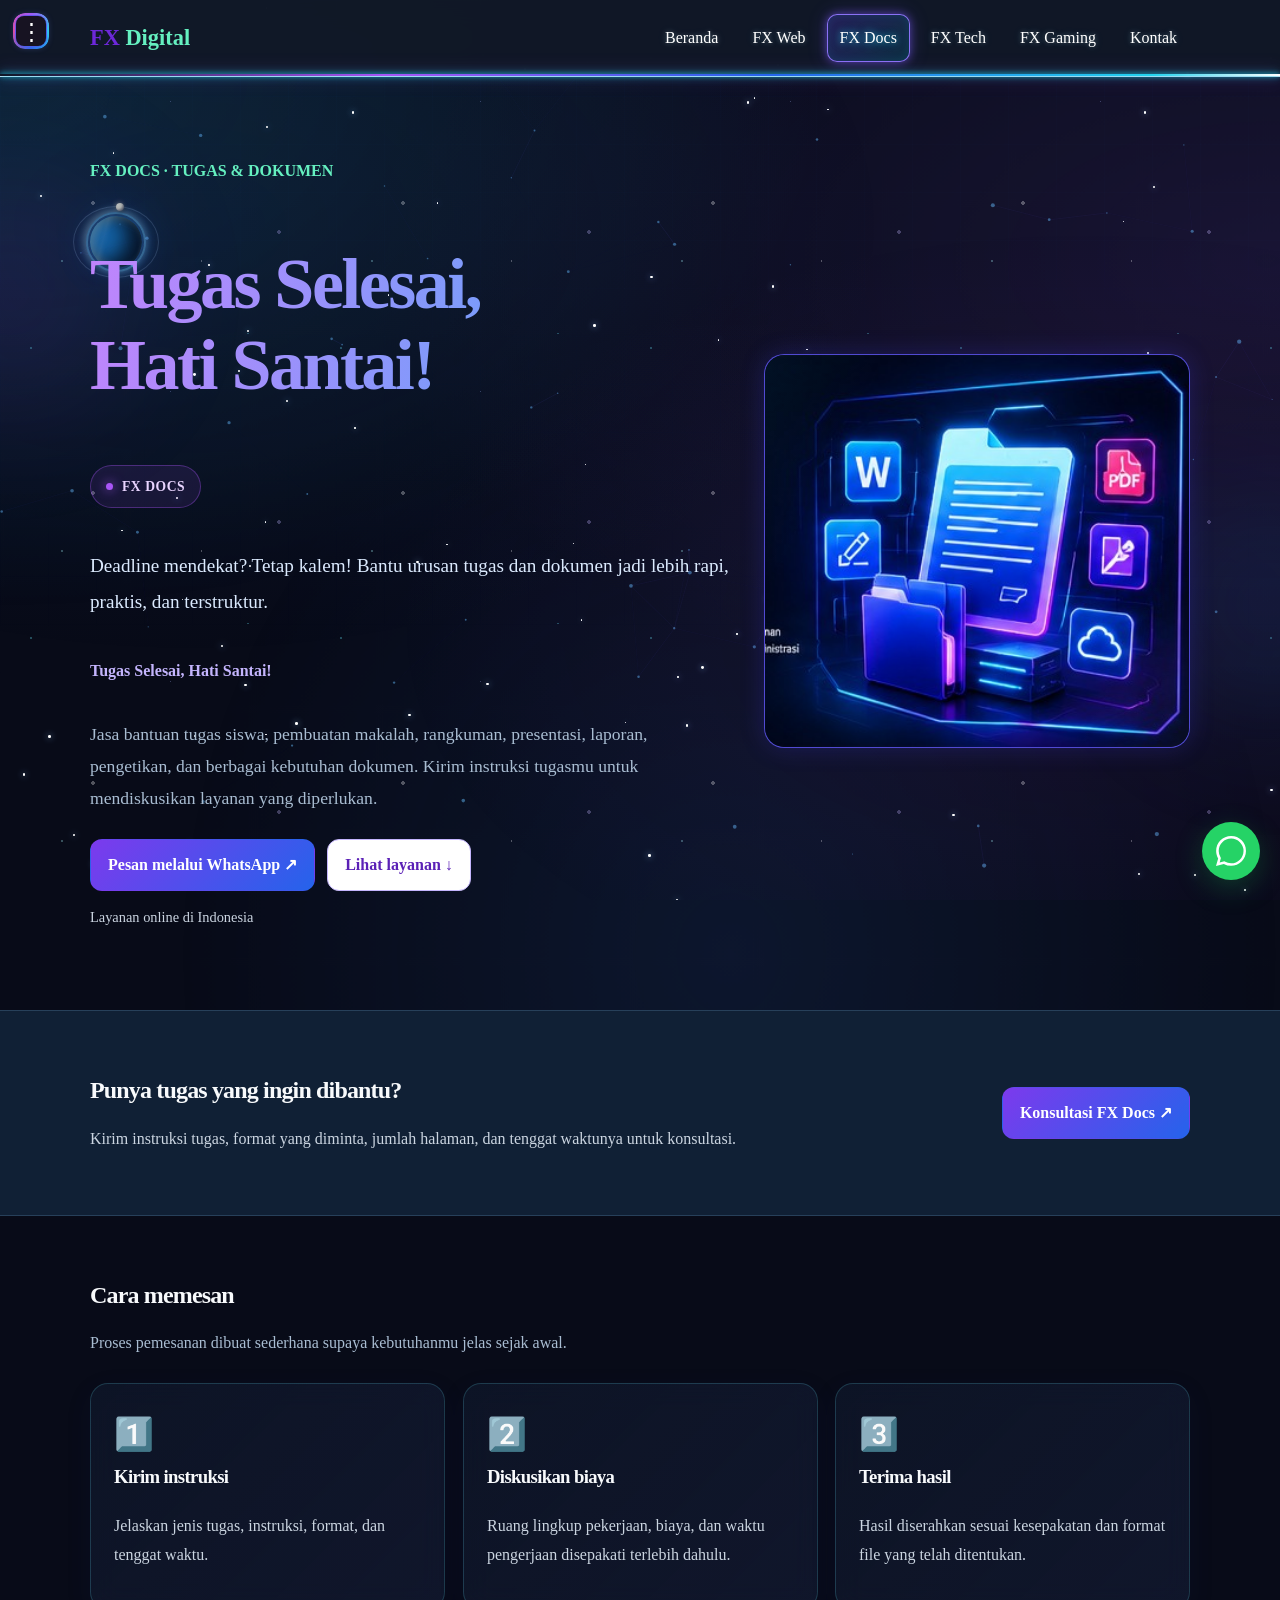
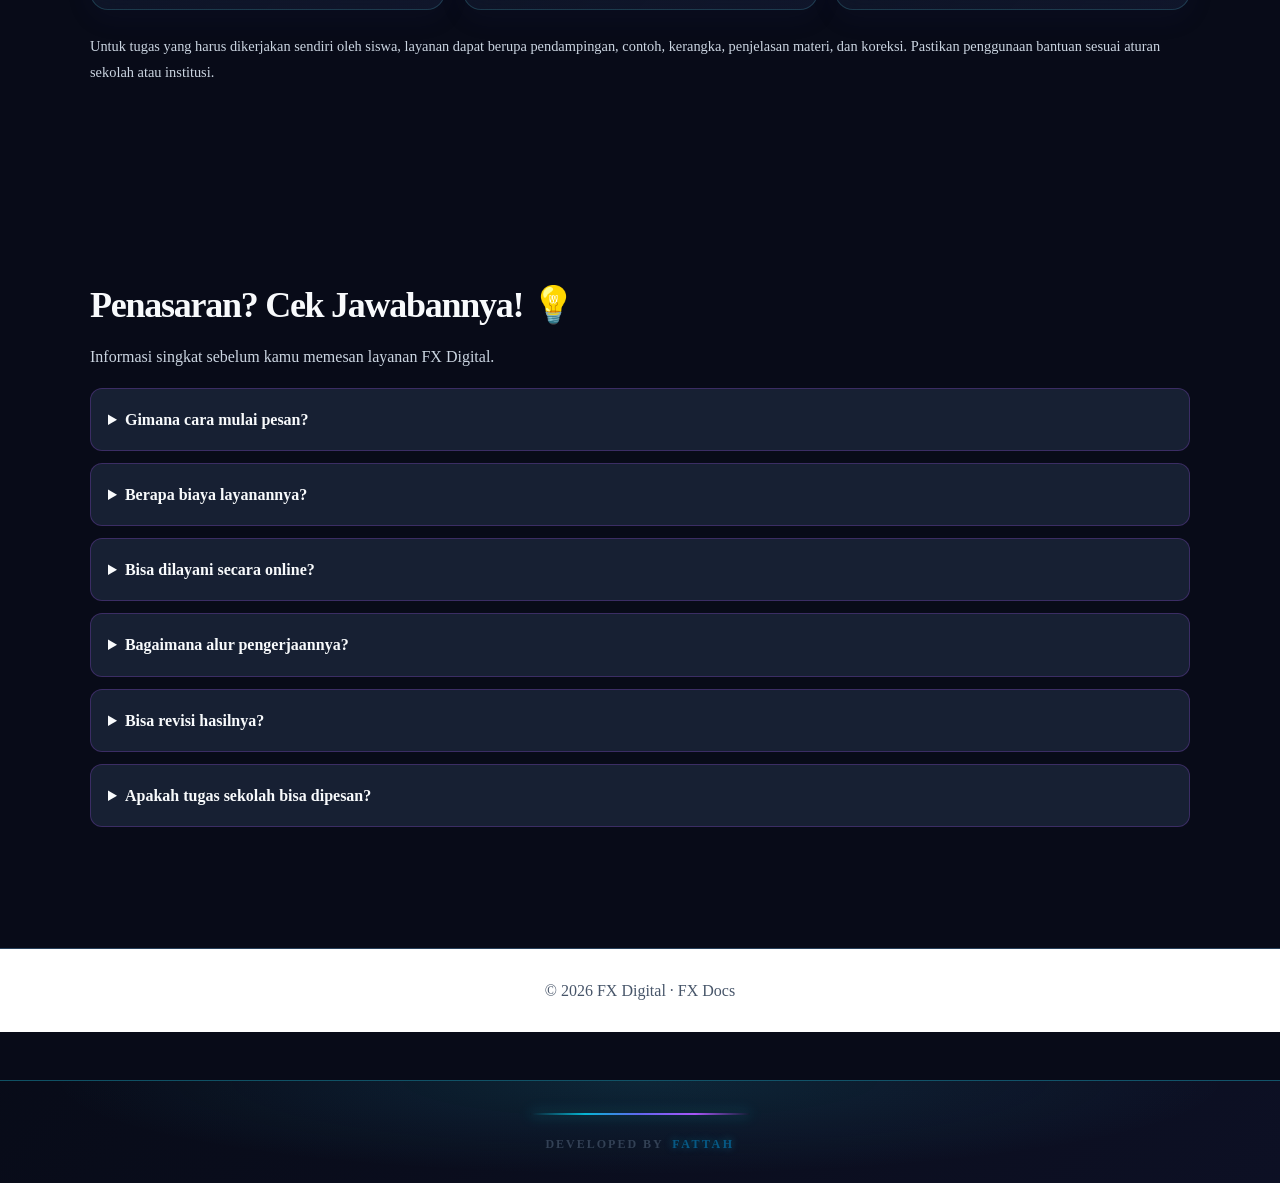
==== commit a68a2797: "Update navbar and service card effects" ====
--- a/fx-docs.html
+++ b/fx-docs.html
@@ -27,7 +27,7 @@
       <a href="fx-docs.html" data-nav="fx-docs.html">FX Docs</a>
       <a href="fx-tech.html" data-nav="fx-tech.html">FX Tech</a>
       <a href="fx-gaming.html" data-nav="fx-gaming.html">FX Gaming</a>
-      <a href="kontak.html" data-nav="kontak.html">Kontak & Maps</a>
+      <a href="kontak.html" data-nav="kontak.html">Kontak</a>
     </nav>
   </div>
 </header>
--- a/assets/css/style.css
+++ b/assets/css/style.css
@@ -1339,3 +1339,34 @@
   }
 }
 
+
+/* ==================================================
+   FX TECH & FX GAMING — TOMBOL KARTU SEJAJAR
+   ================================================== */
+
+/* Kartu layanan terbuka menggunakan tata letak kolom */
+.fx-service-list .fx-service-item[open] {
+  display: flex;
+  flex-direction: column;
+}
+
+/* Konten kartu memenuhi tinggi yang tersedia */
+.fx-service-list .fx-service-item[open] > .fx-service-content {
+  display: flex;
+  flex-direction: column;
+  flex: 1 1 auto;
+  min-height: 100%;
+}
+
+/* Tombol konsultasi selalu berada di bagian bawah */
+.fx-service-list .fx-service-item[open] .fx-service-content > a.btn[data-wa] {
+  margin-top: auto;
+  align-self: flex-start;
+}
+
+/* Pastikan isi kartu tidak terpotong */
+.fx-service-list .fx-service-item[open] .fx-service-content > p,
+.fx-service-list .fx-service-item[open] .fx-service-content > h4,
+.fx-service-list .fx-service-item[open] .fx-service-content > ul {
+  flex-shrink: 0;
+}
--- a/assets/css/fx-navbar-neon.css
+++ b/assets/css/fx-navbar-neon.css
@@ -91,3 +91,372 @@
     transform: none;
   }
 }
+
+
+/* FX NAVBAR MOVING INDICATOR */
+.navlinks {
+  position: relative;
+  isolation: isolate;
+}
+
+.navlinks .fx-nav-indicator {
+  position: absolute;
+  z-index: 0;
+  top: 0;
+  left: 0;
+  width: 0;
+  height: 0;
+  box-sizing: border-box;
+  border: 1px solid rgba(146, 119, 255, .95);
+  border-radius: 10px;
+  background: linear-gradient(
+    135deg,
+    rgba(104, 63, 255, .24),
+    rgba(0, 210, 255, .13)
+  );
+  box-shadow:
+    0 0 8px rgba(126, 91, 255, .55),
+    0 0 20px rgba(126, 91, 255, .22),
+    inset 0 0 10px rgba(0, 210, 255, .10);
+  pointer-events: none;
+  opacity: 0;
+  transition:
+    left 320ms cubic-bezier(.2, .8, .2, 1),
+    top 320ms cubic-bezier(.2, .8, .2, 1),
+    width 320ms cubic-bezier(.2, .8, .2, 1),
+    height 320ms cubic-bezier(.2, .8, .2, 1),
+    opacity 160ms ease;
+}
+
+.navlinks a[data-nav] {
+  z-index: 1;
+}
+
+.navlinks a[data-nav].active {
+  position: relative;
+  z-index: 1;
+  color: #fff !important;
+  background: transparent !important;
+  border-color: transparent !important;
+  box-shadow: none !important;
+}
+
+.navlinks a[data-nav].active::after {
+  display: none;
+}
+
+@media (prefers-reduced-motion: reduce) {
+  .navlinks .fx-nav-indicator {
+    transition: none;
+  }
+}
+
+/* FX SHARED SERVICE CARDS */
+.fx-service-list {
+  display: grid;
+  grid-template-columns: repeat(3, minmax(0, 1fr));
+  gap: 20px;
+  align-items: stretch;
+}
+
+.fx-service-item {
+  min-width: 0;
+  box-sizing: border-box;
+  overflow: hidden;
+  border: 1px solid rgba(103, 232, 249, .14);
+  border-radius: 22px;
+  background: linear-gradient(145deg, rgba(17, 29, 52, .94), rgba(20, 25, 48, .88));
+  box-shadow: inset 0 1px 0 rgba(255, 255, 255, .025);
+  transition: border-color 220ms ease, box-shadow 220ms ease, transform 220ms ease;
+}
+
+.fx-service-item:hover {
+  border-color: rgba(103, 232, 249, .42);
+  box-shadow: 0 8px 28px rgba(0, 0, 0, .18), 0 0 16px rgba(103, 232, 249, .07);
+  transform: translateY(-3px);
+}
+
+.fx-service-item > summary {
+  display: flex;
+  align-items: center;
+  gap: 12px;
+  min-height: 70px;
+  box-sizing: border-box;
+  padding: 22px 24px;
+  list-style: none;
+  cursor: pointer;
+  color: #f1f5ff;
+  font-weight: 700;
+}
+
+.fx-service-item > summary::-webkit-details-marker {
+  display: none;
+}
+
+.fx-service-icon {
+  flex: 0 0 auto;
+  font-size: 1.6rem;
+  line-height: 1.3;
+}
+
+.fx-service-title {
+  flex: 1 1 auto;
+  min-width: 0;
+  line-height: 1.45;
+}
+
+.fx-service-arrow {
+  flex: 0 0 auto;
+  color: #67e8f9;
+  transition: transform 200ms ease;
+}
+
+.fx-service-item[open] .fx-service-arrow {
+  transform: rotate(45deg);
+}
+
+.fx-service-content {
+  padding: 0 24px 24px;
+  color: #c4cede;
+  line-height: 1.75;
+}
+
+.fx-service-content p:first-child {
+  margin-top: 0;
+}
+
+.fx-service-content h4 {
+  color: #f1f5ff;
+}
+
+@media (max-width: 1000px) {
+  .fx-service-list {
+    grid-template-columns: repeat(2, minmax(0, 1fr));
+  }
+}
+
+@media (max-width: 640px) {
+  .fx-service-list {
+    grid-template-columns: minmax(0, 1fr);
+    gap: 14px;
+  }
+
+  .fx-service-item {
+    border-radius: 18px;
+  }
+
+  .fx-service-item > summary {
+    padding: 18px;
+  }
+
+  .fx-service-content {
+    padding: 0 18px 20px;
+  }
+}
+
+@media (prefers-reduced-motion: reduce) {
+  .fx-service-item,
+  .fx-service-arrow {
+    transition: none;
+    transform: none;
+  }
+}
+
+/* =========================================
+   FX DIGITAL — PENYAMAAN KARTU LAYANAN
+   FX Web, FX Tech, FX Gaming
+   Mengikuti tema gelap FX Docs
+   ========================================= */
+
+.fx-service-list {
+  display: grid;
+  grid-template-columns: repeat(3, minmax(0, 1fr));
+  gap: 20px;
+  align-items: stretch;
+}
+
+.fx-service-item {
+  min-width: 0;
+  box-sizing: border-box;
+  overflow: hidden;
+  border: 1px solid #334155 !important;
+  border-radius: 18px !important;
+  background: #172033 !important;
+  color: #cbd5e1 !important;
+  box-shadow: 0 8px 28px rgba(0, 0, 0, .18) !important;
+  transition:
+    transform .25s ease,
+    border-color .25s ease,
+    box-shadow .25s ease,
+    background .25s ease;
+}
+
+.fx-service-item > summary {
+  display: flex;
+  align-items: center;
+  gap: 12px;
+  min-height: 70px;
+  padding: 22px 23px;
+  box-sizing: border-box;
+  list-style: none;
+  cursor: pointer;
+  color: #f8fafc !important;
+  font-weight: 700;
+}
+
+.fx-service-item > summary::-webkit-details-marker {
+  display: none;
+}
+
+.fx-service-icon {
+  flex: 0 0 auto;
+  font-size: 1.6rem;
+  line-height: 1.3;
+}
+
+.fx-service-title {
+  flex: 1 1 auto;
+  min-width: 0;
+  color: #f8fafc !important;
+  line-height: 1.45;
+}
+
+.fx-service-arrow {
+  flex: 0 0 auto;
+  color: #a78bfa !important;
+  transition: transform .2s ease;
+}
+
+.fx-service-item[open] .fx-service-arrow {
+  transform: rotate(45deg);
+}
+
+.fx-service-content {
+  padding: 0 23px 23px;
+  color: #cbd5e1 !important;
+  line-height: 1.75;
+}
+
+.fx-service-content p,
+.fx-service-content li {
+  color: #cbd5e1 !important;
+}
+
+.fx-service-content h4 {
+  color: #f8fafc !important;
+}
+
+@media (hover: hover) and (pointer: fine) {
+  .fx-service-item:hover {
+    transform: translateY(-5px);
+    background: #202c42 !important;
+    border-color: #8b5cf6 !important;
+    box-shadow: 0 16px 34px rgba(124, 58, 237, .16) !important;
+  }
+}
+
+@media (max-width: 1000px) {
+  .fx-service-list {
+    grid-template-columns: repeat(2, minmax(0, 1fr));
+  }
+}
+
+@media (max-width: 640px) {
+  .fx-service-list {
+    grid-template-columns: minmax(0, 1fr);
+    gap: 14px;
+  }
+
+  .fx-service-item > summary {
+    padding: 18px;
+  }
+
+  .fx-service-content {
+    padding: 0 18px 20px;
+  }
+}
+
+@media (prefers-reduced-motion: reduce) {
+  .fx-service-item,
+  .fx-service-arrow {
+    transition: none;
+  }
+
+  .fx-service-item:hover {
+    transform: none;
+  }
+}
+
+/* =========================================
+   FX DIGITAL — FINAL DARK SERVICE CARDS
+   FX Web, FX Tech, FX Gaming
+   ========================================= */
+
+.fx-service-list .fx-service-item {
+  background: #172033 !important;
+  color: #cbd5e1 !important;
+  border: 1px solid #334155 !important;
+  border-radius: 18px !important;
+  box-shadow: 0 8px 28px rgba(0, 0, 0, .22) !important;
+}
+
+.fx-service-list .fx-service-item > summary {
+  background: transparent !important;
+  color: #f8fafc !important;
+}
+
+.fx-service-list .fx-service-item .fx-service-icon {
+  display: inline-grid !important;
+  color: #a78bfa !important;
+}
+
+.fx-service-list .fx-service-item .fx-service-title {
+  color: #f8fafc !important;
+}
+
+.fx-service-list .fx-service-item .fx-service-arrow {
+  color: #a78bfa !important;
+  background: transparent !important;
+}
+
+.fx-service-list .fx-service-item .fx-service-content {
+  background: transparent !important;
+  color: #cbd5e1 !important;
+}
+
+.fx-service-list .fx-service-item .fx-service-content p,
+.fx-service-list .fx-service-item .fx-service-content li {
+  color: #cbd5e1 !important;
+}
+
+.fx-service-list .fx-service-item .fx-service-content h4 {
+  color: #f8fafc !important;
+}
+
+.fx-service-list .fx-service-item > summary:hover {
+  background: rgba(167, 139, 250, .08) !important;
+}
+
+.fx-service-list .fx-service-item[open] {
+  border-color: #8b5cf6 !important;
+}
+
+@media (hover: hover) and (pointer: fine) {
+  .fx-service-list .fx-service-item:hover {
+    background: #202c42 !important;
+    border-color: #8b5cf6 !important;
+    box-shadow: 0 16px 34px rgba(124, 58, 237, .18) !important;
+    transform: translateY(-5px);
+  }
+}
+
+@media (prefers-reduced-motion: reduce) {
+  .fx-service-list .fx-service-item,
+  .fx-service-list .fx-service-item * {
+    transition: none !important;
+  }
+
+  .fx-service-list .fx-service-item:hover {
+    transform: none;
+  }
+}
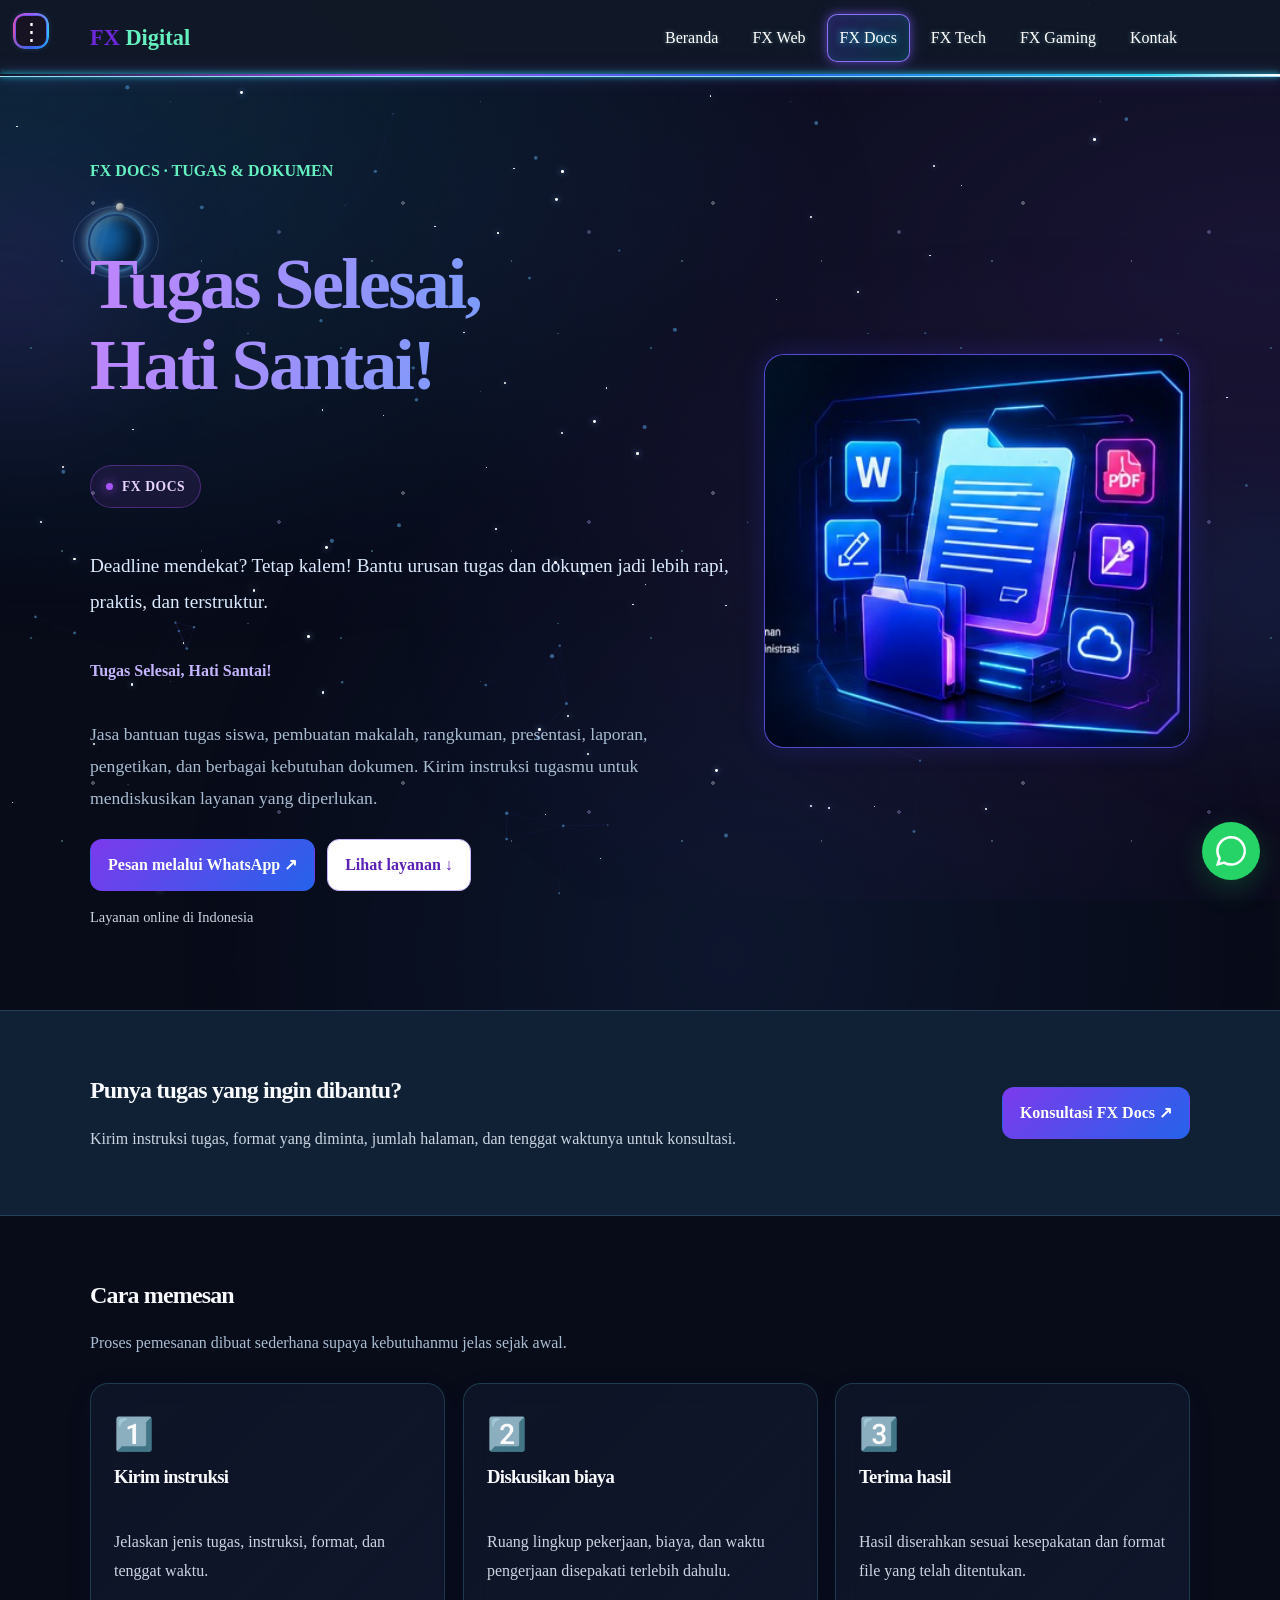
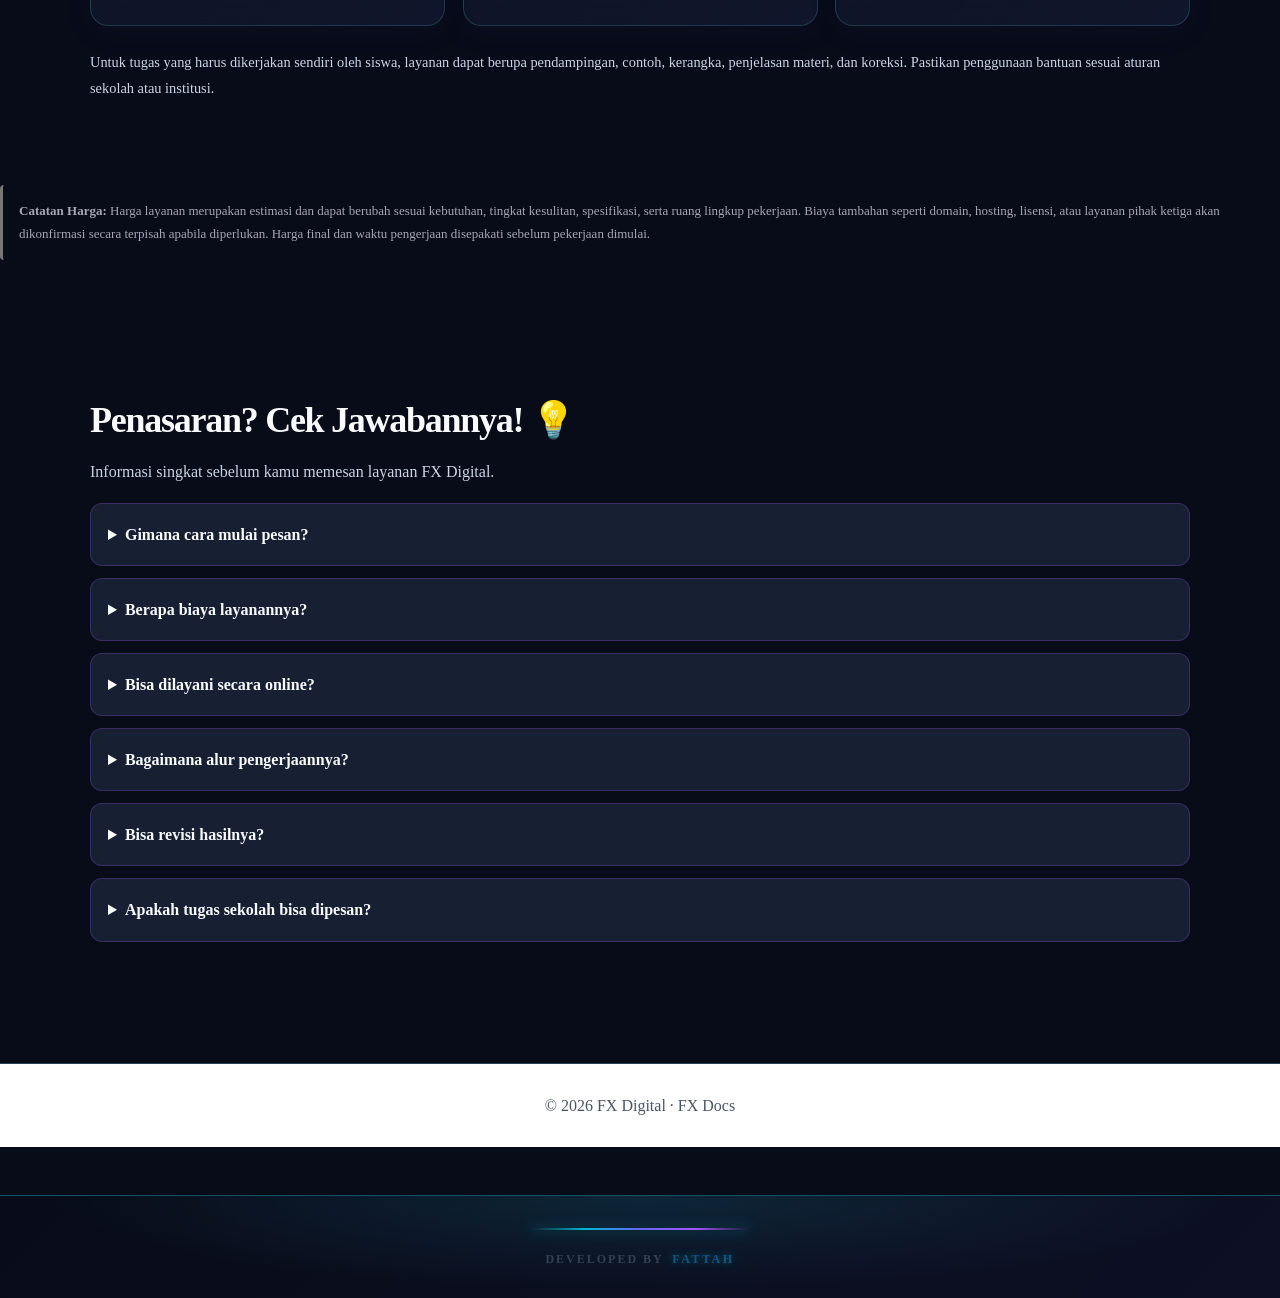
==== commit 5d77fef9: "Update FX Digital service cards and package modal" ====
--- a/fx-docs.html
+++ b/fx-docs.html
@@ -77,6 +77,7 @@
           Bantuan memahami instruksi, menyusun kerangka jawaban,
           mencari ide, membuat contoh, dan memeriksa tugas siswa.
         </p>
+<p class="fx-service-price"><strong>Harga mulai dari Rp25.000</strong></p>
       </article>
 
       <article class="card">
@@ -86,6 +87,7 @@
           Bantuan penyusunan struktur makalah, pendahuluan,
           pembahasan, kesimpulan, daftar pustaka, serta pemformatan dokumen.
         </p>
+<p class="fx-service-price"><strong>Harga mulai dari Rp50.000</strong></p>
       </article>
 
       <article class="card">
@@ -95,6 +97,7 @@
           Mengetik catatan atau materi dari bahan yang diberikan pelanggan,
           merapikan paragraf, dan menyusun dokumen digital.
         </p>
+<p class="fx-service-price"><strong>Harga mulai dari Rp3.000/halaman</strong></p>
       </article>
 
       <article class="card">
@@ -104,6 +107,7 @@
           Pembuatan dan perapian slide presentasi, pengaturan tata letak,
           serta penyusunan poin-poin agar materi mudah dipahami.
         </p>
+<p class="fx-service-price"><strong>Harga mulai dari Rp35.000</strong></p>
       </article>
 
       <article class="card">
@@ -113,6 +117,7 @@
           Membantu merangkum bahan pelajaran, bacaan, atau catatan
           menjadi poin-poin yang lebih ringkas dan terstruktur.
         </p>
+<p class="fx-service-price"><strong>Harga mulai dari Rp20.000</strong></p>
       </article>
 
       <article class="card">
@@ -122,6 +127,7 @@
           Bantuan penyusunan struktur laporan kegiatan, laporan praktikum,
           proposal, dan dokumen sejenis berdasarkan bahan serta instruksi pelanggan.
         </p>
+<p class="fx-service-price"><strong>Harga mulai dari Rp35.000</strong></p>
       </article>
 
       <article class="card">
@@ -131,6 +137,7 @@
           Pengaturan margin, jenis huruf, spasi, heading, nomor halaman,
           tabel, daftar isi, dan konversi format file.
         </p>
+<p class="fx-service-price"><strong>Harga mulai dari Rp25.000</strong></p>
       </article>
 
       <article class="card">
@@ -140,6 +147,7 @@
           Pemeriksaan ejaan, tata bahasa, konsistensi format,
           dan keterbacaan dokumen.
         </p>
+<p class="fx-service-price"><strong>Harga mulai dari Rp15.000</strong></p>
       </article>
 
       <article class="card">
@@ -149,6 +157,7 @@
           Penjelasan konsep pelajaran, contoh soal, latihan,
           dan panduan langkah demi langkah untuk membantu memahami materi.
         </p>
+<p class="fx-service-price"><strong>Harga mulai dari Rp15.000</strong></p>
       </article>
 
     </div>
@@ -207,6 +216,16 @@
   </div>
 </section>
 
+
+  <div class="fx-price-note" style="margin:24px 0;padding:14px 16px;font-size:13px;line-height:1.8;color:#a7a7b5;border-left:3px solid #777;border-radius:4px;">
+    <strong>Catatan Harga:</strong>
+    Harga layanan merupakan estimasi dan dapat berubah sesuai kebutuhan,
+    tingkat kesulitan, spesifikasi, serta ruang lingkup pekerjaan.
+    Biaya tambahan seperti domain, hosting, lisensi, atau layanan pihak
+    ketiga akan dikonfirmasi secara terpisah apabila diperlukan.
+    Harga final dan waktu pengerjaan disepakati sebelum pekerjaan dimulai.
+  </div>
+
 </main>
 
 <footer class="footer">
@@ -260,5 +279,6 @@
   <script src="assets/js/fx-future.js" defer></script>
   <script src="assets/js/fx-brand-motion.js" defer></script>
   <script src="assets/js/fx-navbar-active.js" defer></script>
+  <script src="assets/js/fx-service-packages.js" defer></script>
 </body>
 </html>
--- a/assets/css/fx-enhancements.css
+++ b/assets/css/fx-enhancements.css
@@ -402,3 +402,302 @@
     min-width: 52px;
   }
 }
+
+
+/* Harga pada kartu layanan FX Digital */
+.fx-service-price {
+  margin-top: 12px;
+  padding: 10px 12px;
+  border: 1px solid var(--border, rgba(128, 128, 128, 0.25));
+  border-radius: 10px;
+  font-size: 0.95rem;
+  line-height: 1.5;
+}
+.fx-service-price strong {
+  font-weight: 700;
+}
+
+/* =================================
+   FX DIGITAL - SERVICE PACKAGES
+================================= */
+
+.fx-has-packages {
+  display: flex;
+  flex-direction: column;
+}
+
+.fx-package-area {
+  width: 100%;
+  margin-top: auto;
+  padding-top: 18px;
+}
+
+.fx-package-toggle {
+  width: 100%;
+  display: flex;
+  justify-content: space-between;
+  align-items: center;
+  padding: 15px 18px;
+  border: none;
+  border-radius: 12px;
+  background: linear-gradient(135deg, #f5a623, #ffcf66);
+  color: #241700;
+  font-weight: 800;
+  font-size: 15px;
+  cursor: pointer;
+  transition: transform .2s ease, filter .2s ease;
+}
+
+.fx-package-toggle:hover {
+  filter: brightness(1.06);
+  transform: translateY(-2px);
+}
+
+.fx-package-arrow {
+  font-size: 21px;
+}
+
+.fx-package-panel {
+  display: grid;
+  grid-template-columns: repeat(3, minmax(0, 1fr));
+  gap: 12px;
+  margin-top: 14px;
+}
+
+.fx-package-panel[hidden] {
+  display: none;
+}
+
+.fx-package-option {
+  display: flex;
+  flex-direction: column;
+  gap: 10px;
+  padding: 16px;
+  border: 1px solid var(--border-color, #ddd);
+  border-radius: 12px;
+  background: var(--card-bg, #fff);
+  min-width: 0;
+}
+
+.fx-package-option h4 {
+  margin: 0;
+  font-size: 17px;
+}
+
+.fx-package-option > strong {
+  color: var(--accent-color, #d99100);
+  font-size: 18px;
+  overflow-wrap: anywhere;
+}
+
+.fx-package-option p {
+  font-size: 13px;
+  line-height: 1.6;
+  margin: 0;
+}
+
+.fx-package-order {
+  display: block;
+  margin-top: auto;
+  padding: 11px 10px;
+  border-radius: 9px;
+  background: #168b4b;
+  color: #fff !important;
+  text-align: center;
+  text-decoration: none;
+  font-size: 13px;
+  font-weight: 700;
+}
+
+.fx-package-order:hover {
+  background: #10743d;
+}
+
+@media (max-width: 700px) {
+  .fx-package-panel {
+    grid-template-columns: 1fr;
+  }
+}
+
+/* =================================
+   FX DIGITAL PACKAGE MODAL
+================================= */
+
+body.fx-modal-open {
+  overflow: hidden;
+}
+
+.fx-modal-overlay {
+  position: fixed;
+  inset: 0;
+  z-index: 999999;
+  display: flex;
+  align-items: center;
+  justify-content: center;
+  padding: 20px;
+  background: rgba(3, 7, 20, .82);
+  backdrop-filter: blur(8px);
+  -webkit-backdrop-filter: blur(8px);
+}
+
+.fx-modal-overlay[hidden] {
+  display: none;
+}
+
+.fx-package-modal {
+  position: relative;
+  width: min(900px, 100%);
+  max-height: 90%;
+  overflow-y: auto;
+  padding: 32px;
+  border: 1px solid rgba(255, 190, 70, .4);
+  border-radius: 22px;
+  background: #101a32;
+  color: #f5f7ff;
+  box-shadow: 0 25px 90px rgba(0, 0, 0, .6);
+  animation: fxModalEnter .22s ease-out;
+}
+
+@keyframes fxModalEnter {
+  from {
+    opacity: 0;
+    transform: translateY(15px) scale(.97);
+  }
+  to {
+    opacity: 1;
+    transform: translateY(0) scale(1);
+  }
+}
+
+.fx-modal-close {
+  position: absolute;
+  top: 15px;
+  right: 18px;
+  width: 42px;
+  height: 42px;
+  border: 1px solid rgba(255,255,255,.2);
+  border-radius: 50%;
+  background: rgba(255,255,255,.08);
+  color: white;
+  font-size: 28px;
+  cursor: pointer;
+}
+
+.fx-modal-heading {
+  text-align: center;
+  margin-bottom: 28px;
+  padding: 0 35px;
+}
+
+.fx-modal-heading > span {
+  color: #ffc45b;
+  font-size: 12px;
+  font-weight: 800;
+  letter-spacing: 2px;
+}
+
+.fx-modal-heading h2 {
+  color: #fff;
+  font-size: clamp(23px, 4vw, 32px);
+  margin: 10px 0;
+}
+
+.fx-modal-heading p {
+  color: #bdc8dc;
+  font-size: 14px;
+}
+
+.fx-modal-packages {
+  display: grid;
+  grid-template-columns: repeat(3, minmax(0, 1fr));
+  gap: 16px;
+}
+
+.fx-modal-package {
+  display: flex;
+  flex-direction: column;
+  align-items: stretch;
+  min-width: 0;
+  padding: 24px 18px;
+  border: 1px solid rgba(255,255,255,.15);
+  border-radius: 16px;
+  background: #192744;
+  color: #f5f7ff;
+  text-align: center;
+}
+
+.fx-modal-package.standard {
+  border: 2px solid #ffc45b;
+  background: #24304a;
+}
+
+.fx-modal-package h3 {
+  color: #fff;
+  font-size: 20px;
+  margin: 0 0 18px;
+}
+
+.fx-modal-package > strong {
+  display: block;
+  color: #ffc45b;
+  font-size: clamp(20px, 3vw, 26px);
+  overflow-wrap: anywhere;
+  margin-bottom: 15px;
+}
+
+.fx-modal-package p {
+  color: #c8d2e4;
+  font-size: 14px;
+  line-height: 1.7;
+  margin: 0 0 22px;
+}
+
+.fx-modal-package .fx-package-order {
+  margin-top: auto;
+  padding: 13px 10px;
+  border-radius: 10px;
+  background: #159653;
+  color: white !important;
+  font-weight: 800;
+  text-decoration: none;
+  text-align: center;
+}
+
+.fx-modal-package .fx-package-order:hover {
+  background: #0f7540;
+}
+
+@media (max-width: 650px) {
+  .fx-package-modal {
+    padding: 25px 17px;
+  }
+
+  .fx-modal-packages {
+    grid-template-columns: 1fr;
+  }
+
+  .fx-modal-package {
+    padding: 20px;
+  }
+}
+
+/* =================================
+   FIX POSISI TOMBOL PAKET DI BAWAH CARD
+================================= */
+
+article.card {
+  display: flex;
+  flex-direction: column;
+}
+
+article.card .fx-package-area {
+  width: 100%;
+  margin-top: auto;
+  padding-top: 22px;
+}
+
+article.card .fx-package-toggle {
+  width: 100%;
+  min-height: 54px;
+  flex-shrink: 0;
+}
--- a/assets/css/fx-brand-motion.css
+++ b/assets/css/fx-brand-motion.css
@@ -1288,3 +1288,206 @@
     -1px -1px 4px rgba(255,239,195,.35),
     1px 2px 5px rgba(0,0,0,.35) !important;
 }
+
+
+/* ===== FX COSMIC BLACK HOLE ===== */
+#fx-cosmos-scene .fx-blackhole {
+  pointer-events: auto !important;
+  position: absolute;
+  z-index: 30;
+  width: 352px;
+  height: 352px;
+  padding: 0;
+  border: 0;
+  border-radius: 50%;
+  background: transparent;
+  cursor: pointer;
+  pointer-events: auto;
+  opacity: 0;
+  visibility: hidden;
+  scale: .65;
+  transition: opacity .25s ease, scale .3s ease, visibility .25s;
+  touch-action: manipulation;
+}
+
+#fx-cosmos-scene .fx-blackhole.fx-bh-visible {
+  opacity: 1;
+  visibility: visible;
+  scale: 1;
+}
+
+#fx-cosmos-scene .fx-bh-core {
+  position: absolute;
+  inset: 25px;
+  border-radius: 50%;
+  background: #020106;
+  box-shadow: 0 0 12px 5px #7c3aed,
+              0 0 25px 8px rgba(168,85,247,.55);
+}
+
+#fx-cosmos-scene .fx-bh-ring {
+  position: absolute;
+  inset: 14px 0;
+  border: 4px solid transparent;
+  border-top-color: #f0abfc;
+  border-bottom-color: #8b5cf6;
+  border-radius: 50%;
+  transform: rotate(-25deg) scaleY(.58);
+  box-shadow: 0 0 10px #a855f7;
+  animation: fxBhSpin 2s linear infinite;
+}
+
+#fx-cosmos-scene .fx-bh-ring-inner {
+  position: absolute;
+  inset: 20px 3px;
+  border: 3px solid transparent;
+  border-left-color: #67e8f9;
+  border-right-color: #c084fc;
+  border-radius: 50%;
+  transform: rotate(35deg) scaleY(.65);
+  animation: fxBhSpinReverse 2.7s linear infinite;
+}
+
+#fx-cosmos-scene .fx-blackhole:focus-visible {
+  outline: 2px solid #67e8f9;
+  outline-offset: 4px;
+}
+
+#fx-cosmos-scene .fx-space-planet.fx-bh-absorbing {
+  translate: var(--fx-bh-dx) var(--fx-bh-dy);
+  scale: .025;
+  opacity: 0 !important;
+  transition: translate 7s cubic-bezier(.5, 0, .9, .4),
+              scale 7s ease-in,
+              opacity 7s ease-in !important;
+}
+
+@keyframes fxBhSpin {
+  to { rotate: 335deg; }
+}
+
+@keyframes fxBhSpinReverse {
+  to { rotate: -325deg; }
+}
+
+@media (max-width: 600px) {
+  #fx-cosmos-scene .fx-blackhole {
+    width: 72px;
+    height: 72px;
+  }
+
+  #fx-cosmos-scene .fx-bh-core {
+    inset: 21px;
+  }
+}
+
+@media (prefers-reduced-motion: reduce) {
+  #fx-cosmos-scene .fx-bh-ring,
+  #fx-cosmos-scene .fx-bh-ring-inner {
+    animation-duration: 8s;
+  }
+}
+
+
+/* ===== FX DIGITAL BLACK HOLE: LIGHT ABSORPTION ===== */
+
+#fx-cosmos-scene.fx-bh-light-drain::after {
+  content: "";
+  position: absolute;
+  inset: 0;
+  z-index: 25;
+  pointer-events: none;
+  background: radial-gradient(
+    circle at var(--fx-bh-x, 50%) var(--fx-bh-y, 50%),
+    rgba(0, 0, 0, 0.62) 0%,
+    rgba(0, 0, 0, 0.48) 16%,
+    rgba(0, 0, 0, 0.28) 36%,
+    rgba(0, 0, 0, 0.08) 58%,
+    transparent 76%
+  );
+  animation: fxBHLightDrain 2.2s ease-in-out infinite alternate;
+}
+
+@keyframes fxBHLightDrain {
+  from {
+    opacity: 0.45;
+  }
+  to {
+    opacity: 1;
+  }
+}
+
+#fx-cosmos-scene .fx-blackhole {
+  z-index: 30;
+}
+
+@media (max-width: 600px) {
+  #fx-cosmos-scene .fx-blackhole {
+    width: 240px;
+    height: 240px;
+  }
+}
+
+@media (prefers-reduced-motion: reduce) {
+  #fx-cosmos-scene.fx-bh-light-drain::after {
+    animation: none;
+    opacity: 0.7;
+  }
+}
+
+/* BLACK HOLE: SELURUH BACKGROUND MEREDUP */
+#fx-cosmos-scene.fx-bh-light-drain::after {
+  background: rgba(0, 0, 0, 0.65) !important;
+  animation: fxBHLightDrain 2.2s ease-in-out infinite alternate;
+  pointer-events: none;
+}
+
+@keyframes fxBHLightDrain {
+  from { opacity: 0.45; }
+  to { opacity: 1; }
+}
+
+
+/* ===== FX UFO PANIK KETIKA BLACK HOLE AKTIF ===== */
+#fx-cosmos-scene.fx-bh-ufo-panic .fx-space-ufo {
+  animation: fxUfoPanic 3.2s ease-in-out infinite !important;
+  transform-origin: center;
+  z-index: 20;
+}
+
+@keyframes fxUfoPanic {
+  0%   { transform: translate(0, 0) rotate(0deg) scale(1); }
+  12%  { transform: translate(45px, -32px) rotate(24deg) scale(1.08); }
+  25%  { transform: translate(-55px, 28px) rotate(-35deg) scale(.92); }
+  39%  { transform: translate(25px, 58px) rotate(48deg) scale(1.12); }
+  53%  { transform: translate(-70px, -18px) rotate(-48deg) scale(.9); }
+  68%  { transform: translate(48px, -48px) rotate(32deg) scale(1.05); }
+  83%  { transform: translate(-25px, 35px) rotate(-25deg) scale(.96); }
+  100% { transform: translate(0, 0) rotate(0deg) scale(1); }
+}
+
+/* UFO kembali menuju Bumi setelah planet muncul */
+#fx-cosmos-scene.fx-bh-ufo-return .fx-space-ufo {
+  animation: fxUfoReturn 5s ease-in-out forwards !important;
+  z-index: 20;
+}
+
+@keyframes fxUfoReturn {
+  0%   { transform: translate(0, 0) rotate(0deg) scale(.8); }
+  35%  { transform: translate(-35px, -25px) rotate(-18deg) scale(1); }
+  70%  { transform: translate(25px, 12px) rotate(12deg) scale(.85); }
+  100% { transform: translate(0, 0) rotate(0deg) scale(1); }
+}
+
+@media (prefers-reduced-motion: reduce) {
+  #fx-cosmos-scene.fx-bh-ufo-panic .fx-space-ufo,
+  #fx-cosmos-scene.fx-bh-ufo-return .fx-space-ufo {
+    animation: none !important;
+  }
+}\n\n
+/* Perbaikan: UFO tetap terlihat dan animasinya tetap berjalan */
+#fx-cosmos-scene.fx-bh-ufo-panic .fx-space-ufo,
+#fx-cosmos-scene.fx-bh-ufo-return .fx-space-ufo {
+  display: block !important;
+  visibility: visible !important;
+}
